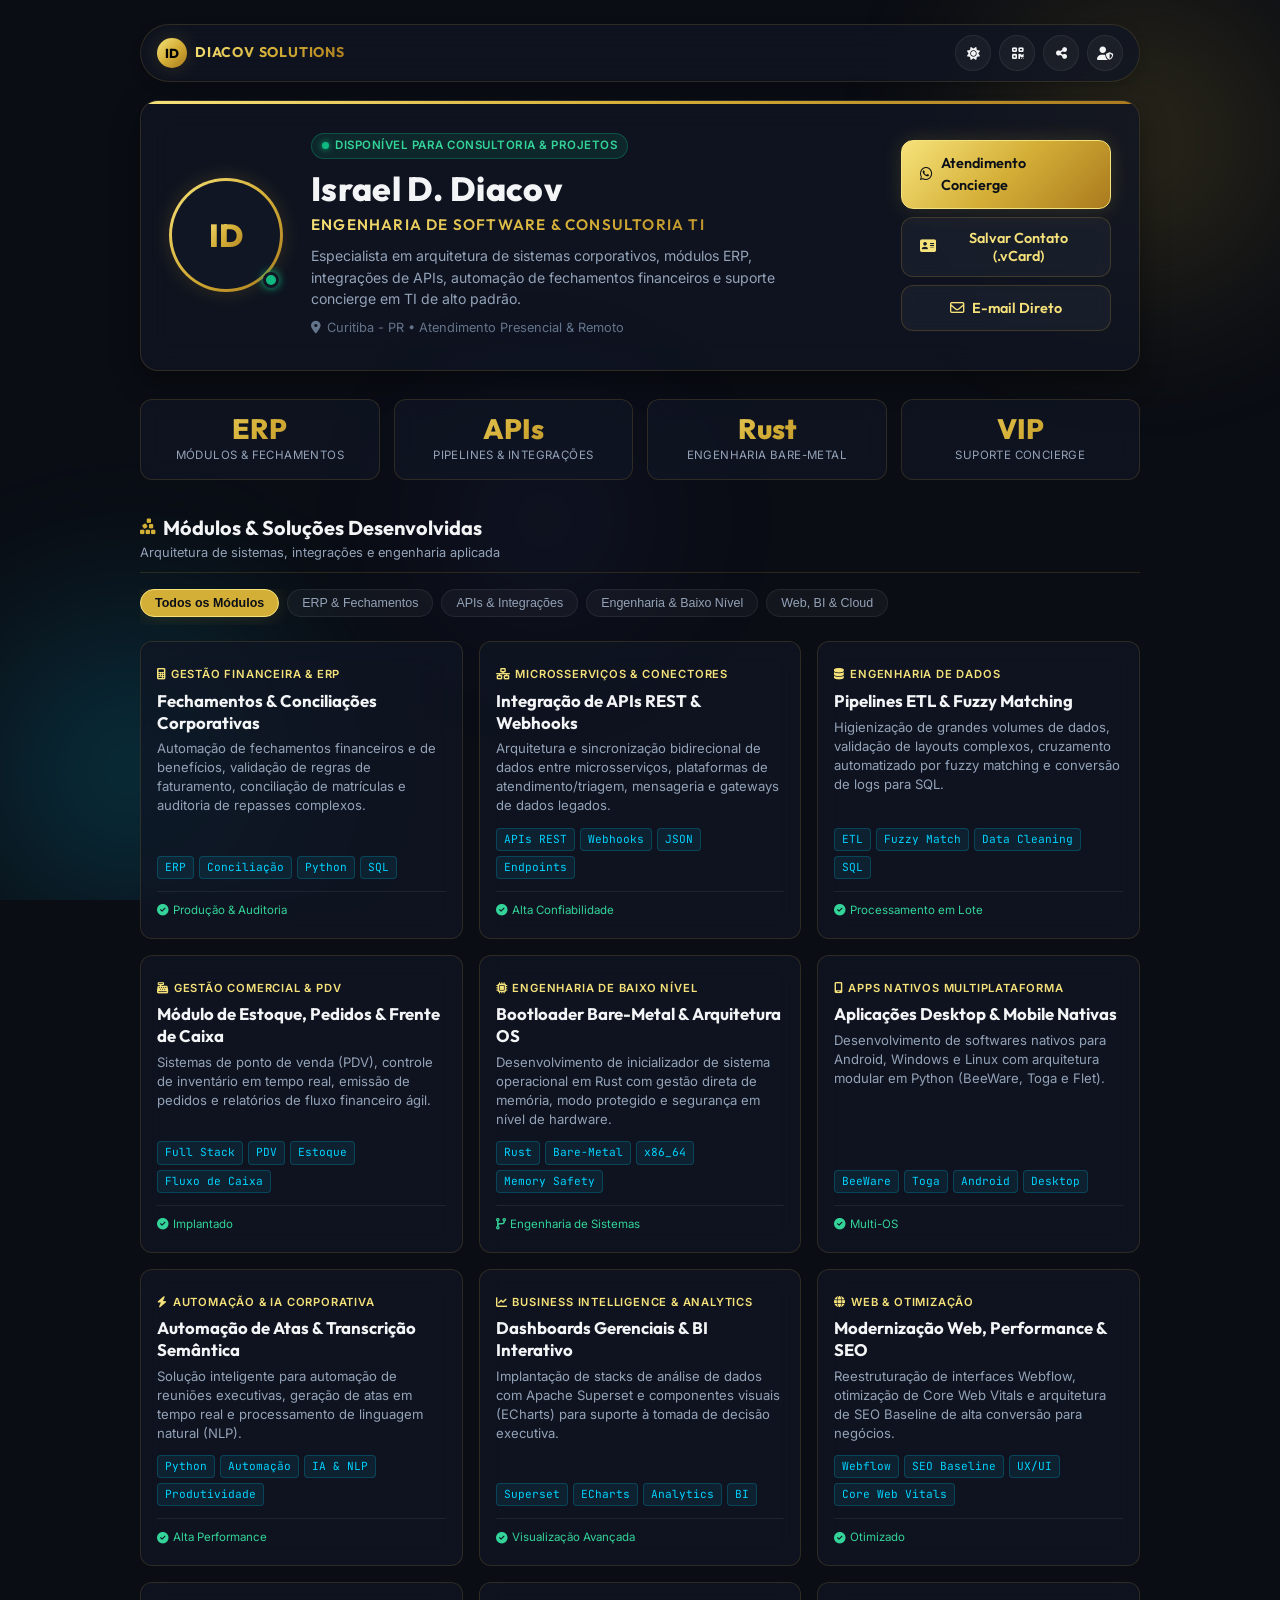
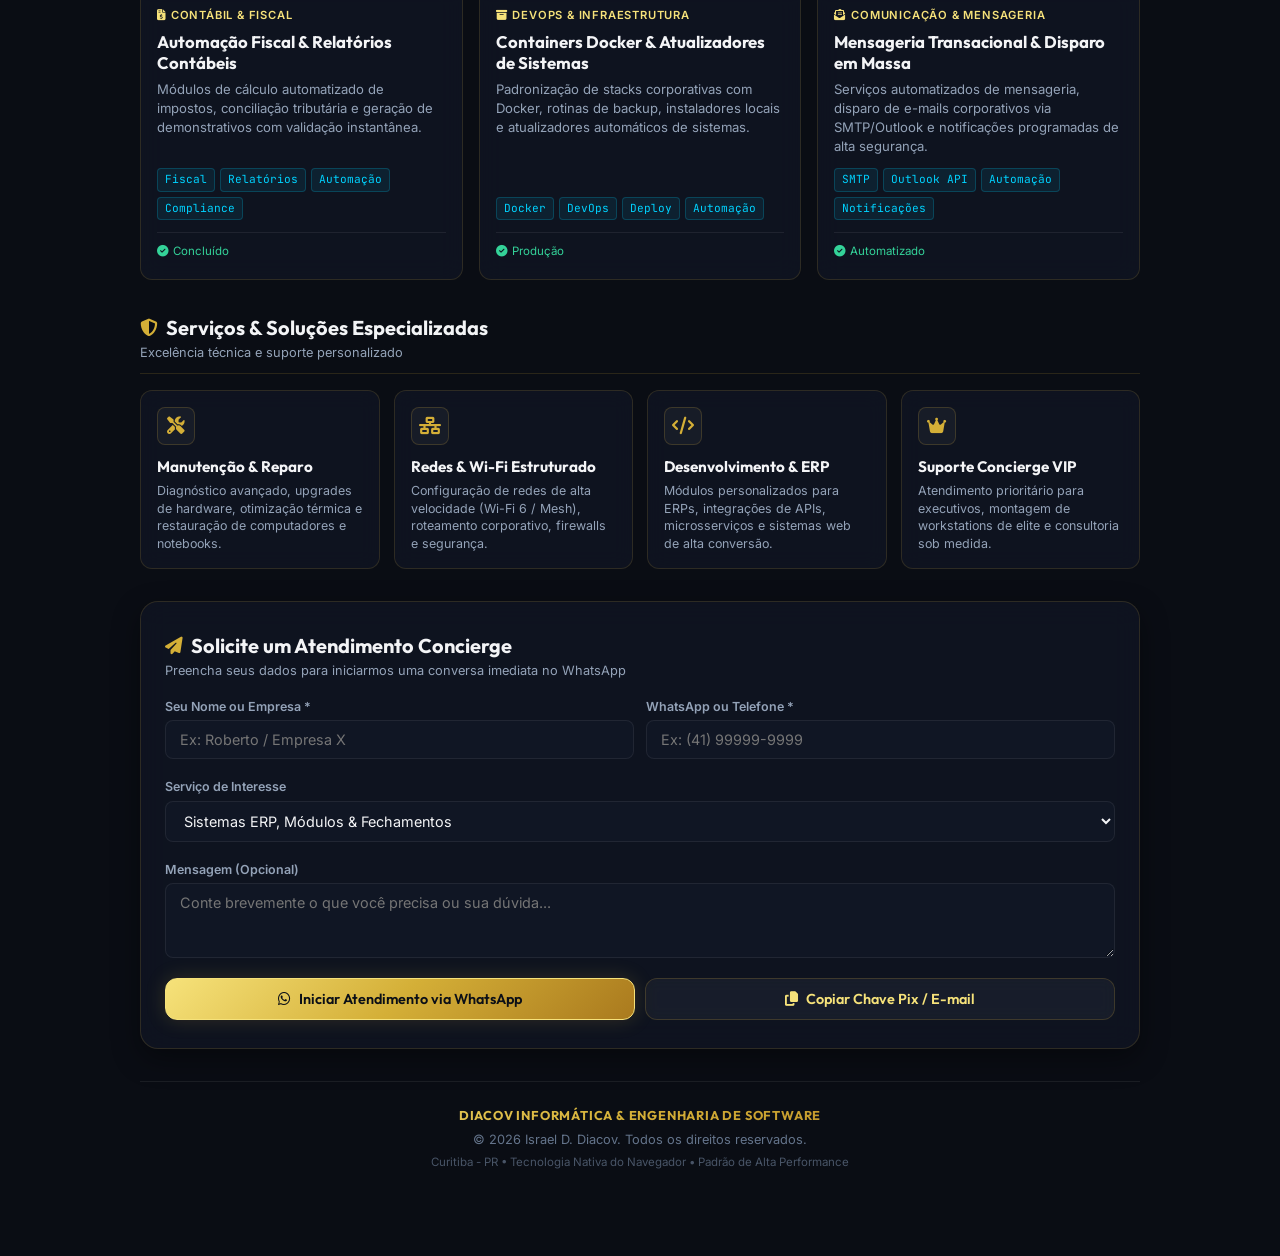
==== index.html @ 9bc53f77 "Carga inicial e sincronizacao do projeto" ====
<!DOCTYPE html>
<html lang="pt-BR" data-theme="dark">
<head>
  <meta charset="UTF-8">
  <meta name="viewport" content="width=device-width, initial-scale=1.0, viewport-fit=cover">
  <title>Israel D. Diacov - Engenharia de Software & Soluções em TI</title>
  
  <!-- SEO & Metadados -->
  <meta name="description" content="Cartão Digital Executivo e Portfólio de Soluções de TI - Israel D. Diacov. ERPs, APIs, Fechamentos Corporativos, Rust e Suporte Concierge.">
  <meta name="keywords" content="Israel Diacov, Diacov Informática, Cartão Digital, ERP, Fechamentos, APIs REST, Rust, Python, Curitiba">
  <meta name="author" content="Israel D. Diacov">
  <meta name="theme-color" content="#0a0d14">
  
  <!-- Open Graph / Redes Sociais -->
  <meta property="og:type" content="website">
  <meta property="og:title" content="Israel D. Diacov - Soluções em TI & Engenharia de Software">
  <meta property="og:description" content="Cartão Digital Executivo: Módulos ERP, APIs, Engenharia de Software e Consultoria Especializada.">
  
  <!-- PWA Manifest & Favicon -->
  <link rel="icon" type="image/svg+xml" href="assets/favicon.svg">
  <link rel="manifest" href="manifest.json">
  
  <!-- Fontes Google (Outfit + Inter + JetBrains Mono) -->
  <link rel="preconnect" href="https://fonts.googleapis.com">
  <link rel="preconnect" href="https://fonts.gstatic.com" crossorigin>
  <link href="https://fonts.googleapis.com/css2?family=Inter:wght@300;400;500;600;700&family=JetBrains+Mono:wght@400;600&family=Outfit:wght@400;600;700;800;900&display=swap" rel="stylesheet">
  
  <!-- Font Awesome Icons -->
  <link rel="stylesheet" href="https://cdnjs.cloudflare.com/ajax/libs/font-awesome/6.5.1/css/all.min.css">
  
  <!-- Estilos Customizados -->
  <link rel="stylesheet" href="css/style.css">
</head>
<body>

  <!-- Elementos de Iluminação Ambiente / Orbs de Fundo -->
  <div class="ambient-bg" aria-hidden="true">
    <div class="orb orb-gold"></div>
    <div class="orb orb-blue"></div>
    <div class="orb orb-center"></div>
  </div>

  <!-- Container Principal -->
  <main class="app-container">

    <!-- Barra de Navegação Superior / Ações Rápidas -->
    <header class="top-bar">
      <div class="brand-badge">
        <div class="brand-logo-icon">ID</div>
        <span>DIACOV SOLUTIONS</span>
      </div>

      <div class="toolbar-actions">
        <!-- Alternar Tema -->
        <button class="icon-btn" id="themeToggle" aria-label="Alternar Tema" title="Alternar Modo Escuro/Claro">
          <i class="fas fa-sun"></i>
        </button>
        <!-- Abrir QR Code -->
        <button class="icon-btn" onclick="openQRCodeModal()" aria-label="Ver QR Code" title="Exibir QR Code">
          <i class="fas fa-qrcode"></i>
        </button>
        <!-- Compartilhar -->
        <button class="icon-btn" onclick="shareCard()" aria-label="Compartilhar Cartão" title="Compartilhar Cartão">
          <i class="fas fa-share-nodes"></i>
        </button>
        <!-- Painel de Leads (Privado) -->
        <button class="icon-btn" onclick="openLeadsModal()" aria-label="Gerenciar Contatos" title="Ver Leads Recebidos">
          <i class="fas fa-user-shield"></i>
        </button>
      </div>
    </header>

    <!-- Card de Perfil Executivo / Hero Section -->
    <section class="hero-card">
      <div class="hero-layout">
        
        <!-- Avatar com Moldura Dourada Nobre -->
        <div class="avatar-wrapper">
          <div class="avatar-frame">
            <div class="avatar-inner">
              <span class="avatar-initials">ID</span>
            </div>
          </div>
          <div class="status-badge-dot" title="Disponível para novos projetos"></div>
        </div>

        <!-- Dados Principais -->
        <div class="hero-content">
          <div class="status-pill">
            <span class="status-pulse"></span>
            Disponível para Consultoria & Projetos
          </div>

          <h1 class="hero-name">Israel D. Diacov</h1>
          <div class="hero-title">ENGENHARIA DE SOFTWARE & CONSULTORIA TI</div>
          
          <p class="hero-bio">
            Especialista em arquitetura de sistemas corporativos, módulos ERP, integrações de APIs, automação de fechamentos financeiros e suporte concierge em TI de alto padrão.
          </p>

          <div class="hero-location">
            <i class="fas fa-location-dot"></i>
            <span>Curitiba - PR • Atendimento Presencial & Remoto</span>
          </div>
        </div>

        <!-- Botões de Ação Imediata -->
        <div class="hero-cta">
          <a href="https://wa.me/5541999248171" target="_blank" rel="noopener" class="btn btn-gold">
            <i class="fab fa-whatsapp"></i> Atendimento Concierge
          </a>
          <button onclick="downloadVCard()" class="btn btn-outline-gold">
            <i class="fas fa-address-card"></i> Salvar Contato (.vCard)
          </button>
          <a href="mailto:israelddiacov@outlook.com.br" class="btn btn-outline-gold">
            <i class="far fa-envelope"></i> E-mail Direto
          </a>
        </div>

      </div>
    </section>

    <!-- Métricas & Destaques de Atuação -->
    <section class="metrics-grid" aria-label="Métricas de Desempenho">
      <div class="metric-card">
        <div class="metric-number">ERP</div>
        <div class="metric-label">Módulos & Fechamentos</div>
      </div>
      <div class="metric-card">
        <div class="metric-number">APIs</div>
        <div class="metric-label">Pipelines & Integrações</div>
      </div>
      <div class="metric-card">
        <div class="metric-number">Rust</div>
        <div class="metric-label">Engenharia Bare-Metal</div>
      </div>
      <div class="metric-card">
        <div class="metric-number">VIP</div>
        <div class="metric-label">Suporte Concierge</div>
      </div>
    </section>

    <!-- Seção de Portfólio & Módulos Desenvolvidos -->
    <section class="section-wrapper" id="portfolio">
      <div class="section-header">
        <div>
          <h2 class="section-title">
            <i class="fas fa-cubes-stacked"></i> Módulos & Soluções Desenvolvidas
          </h2>
          <div class="section-subtitle">Arquitetura de sistemas, integrações e engenharia aplicada</div>
        </div>
      </div>

      <!-- Filtro de Categorias (Deslizável no celular) -->
      <div class="project-filters" role="tablist">
        <button class="filter-chip active" data-filter="all">Todos os Módulos</button>
        <button class="filter-chip" data-filter="erp-finance">ERP & Fechamentos</button>
        <button class="filter-chip" data-filter="apis-integration">APIs & Integrações</button>
        <button class="filter-chip" data-filter="systems-core">Engenharia & Baixo Nível</button>
        <button class="filter-chip" data-filter="web-analytics">Web, BI & Cloud</button>
      </div>

      <!-- Grid de Projetos e Módulos -->
      <div class="projects-grid">
        
        <!-- 1. Módulo de Fechamentos Corporativos -->
        <article class="project-card" data-category="erp-finance">
          <div>
            <div class="project-badge-type">
              <i class="fas fa-calculator"></i> Gestão Financeira & ERP
            </div>
            <h3 class="project-title">Fechamentos & Conciliações Corporativas</h3>
            <p class="project-desc">
              Automação de fechamentos financeiros e de benefícios, validação de regras de faturamento, conciliação de matrículas e auditoria de repasses complexos.
            </p>
          </div>
          <div>
            <div class="project-tags">
              <span class="tech-tag">ERP</span>
              <span class="tech-tag">Conciliação</span>
              <span class="tech-tag">Python</span>
              <span class="tech-tag">SQL</span>
            </div>
            <div class="project-footer">
              <span class="project-status"><i class="fas fa-check-circle"></i> Produção & Auditoria</span>
            </div>
          </div>
        </article>

        <!-- 2. Integração de APIs REST & Microsserviços -->
        <article class="project-card" data-category="apis-integration">
          <div>
            <div class="project-badge-type">
              <i class="fas fa-network-wired"></i> Microsserviços & Conectores
            </div>
            <h3 class="project-title">Integração de APIs REST & Webhooks</h3>
            <p class="project-desc">
              Arquitetura e sincronização bidirecional de dados entre microsserviços, plataformas de atendimento/triagem, mensageria e gateways de dados legados.
            </p>
          </div>
          <div>
            <div class="project-tags">
              <span class="tech-tag">APIs REST</span>
              <span class="tech-tag">Webhooks</span>
              <span class="tech-tag">JSON</span>
              <span class="tech-tag">Endpoints</span>
            </div>
            <div class="project-footer">
              <span class="project-status"><i class="fas fa-check-circle"></i> Alta Confiabilidade</span>
            </div>
          </div>
        </article>

        <!-- 3. Pipelines ETL & Processamento de Dados -->
        <article class="project-card" data-category="apis-integration">
          <div>
            <div class="project-badge-type">
              <i class="fas fa-database"></i> Engenharia de Dados
            </div>
            <h3 class="project-title">Pipelines ETL & Fuzzy Matching</h3>
            <p class="project-desc">
              Higienização de grandes volumes de dados, validação de layouts complexos, cruzamento automatizado por fuzzy matching e conversão de logs para SQL.
            </p>
          </div>
          <div>
            <div class="project-tags">
              <span class="tech-tag">ETL</span>
              <span class="tech-tag">Fuzzy Match</span>
              <span class="tech-tag">Data Cleaning</span>
              <span class="tech-tag">SQL</span>
            </div>
            <div class="project-footer">
              <span class="project-status"><i class="fas fa-check-circle"></i> Processamento em Lote</span>
            </div>
          </div>
        </article>

        <!-- 4. Módulo Comercial, Estoque & PDV -->
        <article class="project-card" data-category="erp-finance">
          <div>
            <div class="project-badge-type">
              <i class="fas fa-cash-register"></i> Gestão Comercial & PDV
            </div>
            <h3 class="project-title">Módulo de Estoque, Pedidos & Frente de Caixa</h3>
            <p class="project-desc">
              Sistemas de ponto de venda (PDV), controle de inventário em tempo real, emissão de pedidos e relatórios de fluxo financeiro ágil.
            </p>
          </div>
          <div>
            <div class="project-tags">
              <span class="tech-tag">Full Stack</span>
              <span class="tech-tag">PDV</span>
              <span class="tech-tag">Estoque</span>
              <span class="tech-tag">Fluxo de Caixa</span>
            </div>
            <div class="project-footer">
              <span class="project-status"><i class="fas fa-check-circle"></i> Implantado</span>
            </div>
          </div>
        </article>

        <!-- 5. Bootloader Bare-Metal em Rust -->
        <article class="project-card" data-category="systems-core">
          <div>
            <div class="project-badge-type">
              <i class="fas fa-microchip"></i> Engenharia de Baixo Nível
            </div>
            <h3 class="project-title">Bootloader Bare-Metal & Arquitetura OS</h3>
            <p class="project-desc">
              Desenvolvimento de inicializador de sistema operacional em Rust com gestão direta de memória, modo protegido e segurança em nível de hardware.
            </p>
          </div>
          <div>
            <div class="project-tags">
              <span class="tech-tag">Rust</span>
              <span class="tech-tag">Bare-Metal</span>
              <span class="tech-tag">x86_64</span>
              <span class="tech-tag">Memory Safety</span>
            </div>
            <div class="project-footer">
              <span class="project-status"><i class="fas fa-code-branch"></i> Engenharia de Sistemas</span>
            </div>
          </div>
        </article>

        <!-- 6. Aplicações Multiplataforma Desktop & Mobile -->
        <article class="project-card" data-category="systems-core">
          <div>
            <div class="project-badge-type">
              <i class="fas fa-mobile-screen"></i> Apps Nativos Multiplataforma
            </div>
            <h3 class="project-title">Aplicações Desktop & Mobile Nativas</h3>
            <p class="project-desc">
              Desenvolvimento de softwares nativos para Android, Windows e Linux com arquitetura modular em Python (BeeWare, Toga e Flet).
            </p>
          </div>
          <div>
            <div class="project-tags">
              <span class="tech-tag">BeeWare</span>
              <span class="tech-tag">Toga</span>
              <span class="tech-tag">Android</span>
              <span class="tech-tag">Desktop</span>
            </div>
            <div class="project-footer">
              <span class="project-status"><i class="fas fa-check-circle"></i> Multi-OS</span>
            </div>
          </div>
        </article>

        <!-- 7. Plataforma com IA para Atas & Produtividade -->
        <article class="project-card" data-category="erp-finance">
          <div>
            <div class="project-badge-type">
              <i class="fas fa-bolt"></i> Automação & IA Corporativa
            </div>
            <h3 class="project-title">Automação de Atas & Transcrição Semântica</h3>
            <p class="project-desc">
              Solução inteligente para automação de reuniões executivas, geração de atas em tempo real e processamento de linguagem natural (NLP).
            </p>
          </div>
          <div>
            <div class="project-tags">
              <span class="tech-tag">Python</span>
              <span class="tech-tag">Automação</span>
              <span class="tech-tag">IA & NLP</span>
              <span class="tech-tag">Produtividade</span>
            </div>
            <div class="project-footer">
              <span class="project-status"><i class="fas fa-check-circle"></i> Alta Performance</span>
            </div>
          </div>
        </article>

        <!-- 8. Business Intelligence & Dashboards Analíticos -->
        <article class="project-card" data-category="web-analytics">
          <div>
            <div class="project-badge-type">
              <i class="fas fa-chart-line"></i> Business Intelligence & Analytics
            </div>
            <h3 class="project-title">Dashboards Gerenciais & BI Interativo</h3>
            <p class="project-desc">
              Implantação de stacks de análise de dados com Apache Superset e componentes visuais (ECharts) para suporte à tomada de decisão executiva.
            </p>
          </div>
          <div>
            <div class="project-tags">
              <span class="tech-tag">Superset</span>
              <span class="tech-tag">ECharts</span>
              <span class="tech-tag">Analytics</span>
              <span class="tech-tag">BI</span>
            </div>
            <div class="project-footer">
              <span class="project-status"><i class="fas fa-check-circle"></i> Visualização Avançada</span>
            </div>
          </div>
        </article>

        <!-- 9. Modernização Web & SEO Estratégico -->
        <article class="project-card" data-category="web-analytics">
          <div>
            <div class="project-badge-type">
              <i class="fas fa-globe"></i> Web & Otimização
            </div>
            <h3 class="project-title">Modernização Web, Performance & SEO</h3>
            <p class="project-desc">
              Reestruturação de interfaces Webflow, otimização de Core Web Vitals e arquitetura de SEO Baseline de alta conversão para negócios.
            </p>
          </div>
          <div>
            <div class="project-tags">
              <span class="tech-tag">Webflow</span>
              <span class="tech-tag">SEO Baseline</span>
              <span class="tech-tag">UX/UI</span>
              <span class="tech-tag">Core Web Vitals</span>
            </div>
            <div class="project-footer">
              <span class="project-status"><i class="fas fa-check-circle"></i> Otimizado</span>
            </div>
          </div>
        </article>

        <!-- 10. Automação Fiscal & Demonstrativos Contábeis -->
        <article class="project-card" data-category="erp-finance">
          <div>
            <div class="project-badge-type">
              <i class="fas fa-file-invoice-dollar"></i> Contábil & Fiscal
            </div>
            <h3 class="project-title">Automação Fiscal & Relatórios Contábeis</h3>
            <p class="project-desc">
              Módulos de cálculo automatizado de impostos, conciliação tributária e geração de demonstrativos com validação instantânea.
            </p>
          </div>
          <div>
            <div class="project-tags">
              <span class="tech-tag">Fiscal</span>
              <span class="tech-tag">Relatórios</span>
              <span class="tech-tag">Automação</span>
              <span class="tech-tag">Compliance</span>
            </div>
            <div class="project-footer">
              <span class="project-status"><i class="fas fa-check-circle"></i> Concluído</span>
            </div>
          </div>
        </article>

        <!-- 11. Ambientes Docker & Deploy Automatizado -->
        <article class="project-card" data-category="web-analytics">
          <div>
            <div class="project-badge-type">
              <i class="fas fa-box-archive"></i> DevOps & Infraestrutura
            </div>
            <h3 class="project-title">Containers Docker & Atualizadores de Sistemas</h3>
            <p class="project-desc">
              Padronização de stacks corporativas com Docker, rotinas de backup, instaladores locais e atualizadores automáticos de sistemas.
            </p>
          </div>
          <div>
            <div class="project-tags">
              <span class="tech-tag">Docker</span>
              <span class="tech-tag">DevOps</span>
              <span class="tech-tag">Deploy</span>
              <span class="tech-tag">Automação</span>
            </div>
            <div class="project-footer">
              <span class="project-status"><i class="fas fa-check-circle"></i> Produção</span>
            </div>
          </div>
        </article>

        <!-- 12. Mensageria & Notificações Transacionais -->
        <article class="project-card" data-category="apis-integration">
          <div>
            <div class="project-badge-type">
              <i class="fas fa-envelope-open-text"></i> Comunicação & Mensageria
            </div>
            <h3 class="project-title">Mensageria Transacional & Disparo em Massa</h3>
            <p class="project-desc">
              Serviços automatizados de mensageria, disparo de e-mails corporativos via SMTP/Outlook e notificações programadas de alta segurança.
            </p>
          </div>
          <div>
            <div class="project-tags">
              <span class="tech-tag">SMTP</span>
              <span class="tech-tag">Outlook API</span>
              <span class="tech-tag">Automação</span>
              <span class="tech-tag">Notificações</span>
            </div>
            <div class="project-footer">
              <span class="project-status"><i class="fas fa-check-circle"></i> Automatizado</span>
            </div>
          </div>
        </article>

      </div>
    </section>

    <!-- Seção de Serviços Especializados -->
    <section class="section-wrapper" id="servicos">
      <div class="section-header">
        <div>
          <h2 class="section-title">
            <i class="fas fa-shield-halved"></i> Serviços & Soluções Especializadas
          </h2>
          <div class="section-subtitle">Excelência técnica e suporte personalizado</div>
        </div>
      </div>

      <div class="services-grid">
        <div class="service-card">
          <div class="service-icon-box">
            <i class="fas fa-screwdriver-wrench"></i>
          </div>
          <h3 class="service-title">Manutenção & Reparo</h3>
          <p class="service-desc">
            Diagnóstico avançado, upgrades de hardware, otimização térmica e restauração de computadores e notebooks.
          </p>
        </div>

        <div class="service-card">
          <div class="service-icon-box">
            <i class="fas fa-network-wired"></i>
          </div>
          <h3 class="service-title">Redes & Wi-Fi Estruturado</h3>
          <p class="service-desc">
            Configuração de redes de alta velocidade (Wi-Fi 6 / Mesh), roteamento corporativo, firewalls e segurança.
          </p>
        </div>

        <div class="service-card">
          <div class="service-icon-box">
            <i class="fas fa-code"></i>
          </div>
          <h3 class="service-title">Desenvolvimento & ERP</h3>
          <p class="service-desc">
            Módulos personalizados para ERPs, integrações de APIs, microsserviços e sistemas web de alta conversão.
          </p>
        </div>

        <div class="service-card">
          <div class="service-icon-box">
            <i class="fas fa-crown"></i>
          </div>
          <h3 class="service-title">Suporte Concierge VIP</h3>
          <p class="service-desc">
            Atendimento prioritário para executivos, montagem de workstations de elite e consultoria sob medida.
          </p>
        </div>
      </div>
    </section>

    <!-- Formulário de Contato Concierge com WhatsApp Inteligente -->
    <section class="contact-section" id="contato">
      <div class="section-header" style="border: none; padding-bottom: 0;">
        <div>
          <h2 class="section-title">
            <i class="fas fa-paper-plane"></i> Solicite um Atendimento Concierge
          </h2>
          <div class="section-subtitle">
            Preencha seus dados para iniciarmos uma conversa imediata no WhatsApp
          </div>
        </div>
      </div>

      <form id="conciergeForm" style="margin-top: 16px;">
        <div class="form-grid">
          
          <div class="form-group">
            <label for="leadName" class="form-label">Seu Nome ou Empresa *</label>
            <input type="text" id="leadName" class="form-control" placeholder="Ex: Roberto / Empresa X" required>
          </div>

          <div class="form-group">
            <label for="leadPhone" class="form-label">WhatsApp ou Telefone *</label>
            <input type="tel" id="leadPhone" class="form-control" placeholder="Ex: (41) 99999-9999" required>
          </div>

          <div class="form-group full-width">
            <label for="leadService" class="form-label">Serviço de Interesse</label>
            <select id="leadService" class="form-control">
              <option value="Sistemas ERP, Módulos & Fechamentos">Sistemas ERP, Módulos & Fechamentos</option>
              <option value="Integração de APIs & Microsserviços">Integração de APIs & Microsserviços</option>
              <option value="Desenvolvimento de Software / Web / SEO">Desenvolvimento de Software / Web / SEO</option>
              <option value="Manutenção de Computadores & Redes">Manutenção de Computadores & Redes</option>
              <option value="Consultoria em TI & Suporte VIP">Consultoria em TI & Suporte VIP</option>
            </select>
          </div>

          <div class="form-group full-width">
            <label for="leadMessage" class="form-label">Mensagem (Opcional)</label>
            <textarea id="leadMessage" class="form-control" placeholder="Conte brevemente o que você precisa ou sua dúvida..."></textarea>
          </div>

        </div>

        <div class="contact-actions">
          <button type="submit" class="btn btn-gold">
            <i class="fab fa-whatsapp"></i> Iniciar Atendimento via WhatsApp
          </button>
          <button type="button" onclick="copyText('israelddiacov@outlook.com.br', 'Chave Pix / E-mail')" class="btn btn-outline-gold">
            <i class="fas fa-copy"></i> Copiar Chave Pix / E-mail
          </button>
        </div>
      </form>
    </section>

    <!-- Rodapé Executivo -->
    <footer class="app-footer">
      <div class="footer-brand">DIACOV INFORMÁTICA & ENGENHARIA DE SOFTWARE</div>
      <p>&copy; 2026 Israel D. Diacov. Todos os direitos reservados.</p>
      <p style="font-size: 0.72rem; margin-top: 4px; opacity: 0.7;">
        Curitiba - PR • Tecnologia Nativa do Navegador • Padrão de Alta Performance
      </p>
    </footer>

  </main>

  <!-- Modal do QR Code -->
  <div class="modal-backdrop" id="qrModal" role="dialog" aria-modal="true">
    <div class="modal-box">
      <div class="modal-header">
        <h3 class="modal-title"><i class="fas fa-qrcode me-2"></i> QR Code do Cartão</h3>
        <button class="modal-close" aria-label="Fechar">&times;</button>
      </div>
      <div class="qr-container">
        <p style="font-size: 0.85rem; color: var(--text-muted);">
          Aponte a câmera do seu celular para abrir o cartão digital instantaneamente:
        </p>
        <div class="qr-canvas-frame">
          <canvas id="qrCanvas"></canvas>
        </div>
        <div style="display: flex; gap: 8px; width: 100%;">
          <button onclick="copyCardLink()" class="btn btn-outline-gold btn-sm" style="flex: 1;">
            <i class="fas fa-link"></i> Copiar Link
          </button>
          <button onclick="shareCard()" class="btn btn-gold btn-sm" style="flex: 1;">
            <i class="fas fa-share-nodes"></i> Compartilhar
          </button>
        </div>
      </div>
    </div>
  </div>

  <!-- Modal de Gestão de Leads (Admin) -->
  <div class="modal-backdrop" id="leadsModal" role="dialog" aria-modal="true">
    <div class="modal-box" style="max-width: 640px;">
      <div class="modal-header">
        <h3 class="modal-title"><i class="fas fa-users-gear me-2"></i> Solicitações de Contato</h3>
        <button class="modal-close" aria-label="Fechar">&times;</button>
      </div>
      <p style="font-size: 0.8rem; color: var(--text-muted); margin-bottom: 10px;">
        Leads registrados de forma nativa e segura no navegador:
      </p>
      
      <div id="leadsTableContainer">
        <!-- Renderizado dinamicamente via JS -->
      </div>

      <div style="display: flex; justify-content: space-between; margin-top: 16px; flex-wrap: wrap; gap: 8px;">
        <button onclick="exportLeadsCSV()" class="btn btn-tech btn-sm">
          <i class="fas fa-file-excel"></i> Exportar CSV
        </button>
        <button onclick="clearAllLeads()" class="btn btn-outline-gold btn-sm" style="color: #ef4444; border-color: rgba(239, 68, 68, 0.4);">
          <i class="fas fa-trash-can"></i> Limpar Registros
        </button>
      </div>
    </div>
  </div>

  <!-- Script da Aplicação -->
  <script src="js/app.js"></script>
</body>
</html>
---- css/style.css ----
/* ==========================================================================
   DIACOV INFORMÁTICA & ENGENHARIA DE SOFTWARE - DESIGN SYSTEM
   Identidade Visual: Executive High-Tech & Luxury Minimalist
   Otimizado para Mobile, Tablets e Desktops
   ========================================================================== */

:root {
  /* Cores Principais - Tema Dark (Padrão) */
  --bg-primary: #0a0d14;
  --bg-secondary: #101624;
  --bg-card: rgba(16, 22, 36, 0.76);
  --bg-card-hover: rgba(24, 33, 54, 0.92);
  --bg-glass: rgba(255, 255, 255, 0.04);
  --bg-glass-heavy: rgba(16, 22, 36, 0.88);

  /* Dourado Nobre / Champanhe */
  --gold-primary: #d4af37;
  --gold-light: #f6e27a;
  --gold-dark: #aa7a1e;
  --gold-glow: rgba(212, 175, 55, 0.22);
  --gold-gradient: linear-gradient(135deg, #f6e27a 0%, #d4af37 50%, #aa7a1e 100%);
  --gold-border: rgba(212, 175, 55, 0.2);
  --gold-border-hover: rgba(212, 175, 55, 0.55);

  /* Acentos Tech / Ciano Safira */
  --tech-cyan: #00d2ff;
  --tech-blue: #3a7bd5;
  --tech-gradient: linear-gradient(135deg, #00d2ff 0%, #3a7bd5 100%);
  --tech-glow: rgba(0, 210, 255, 0.2);

  /* Texto e Contraste */
  --text-main: #f3f4f6;
  --text-muted: #94a3b8;
  --text-subtle: #64748b;
  --text-gold: #f3e5ab;
  --text-inverse: #0a0d14;

  /* Bordas e Sombras */
  --border-subtle: rgba(255, 255, 255, 0.07);
  --border-card: rgba(212, 175, 55, 0.16);
  --shadow-sm: 0 4px 12px rgba(0, 0, 0, 0.2);
  --shadow-md: 0 10px 28px rgba(0, 0, 0, 0.38);
  --shadow-lg: 0 20px 40px rgba(0, 0, 0, 0.55);
  --shadow-gold: 0 0 20px rgba(212, 175, 55, 0.18);
  --shadow-tech: 0 0 20px rgba(0, 210, 255, 0.18);

  /* Formas e Transições */
  --radius-sm: 8px;
  --radius-md: 12px;
  --radius-lg: 18px;
  --radius-full: 9999px;
  --transition-fast: 0.2s cubic-bezier(0.4, 0, 0.2, 1);
  --transition-smooth: 0.3s cubic-bezier(0.16, 1, 0.3, 1);

  /* Tipografia */
  --font-heading: 'Outfit', -apple-system, BlinkMacSystemFont, 'Segoe UI', Roboto, sans-serif;
  --font-body: 'Inter', -apple-system, BlinkMacSystemFont, 'Segoe UI', Roboto, sans-serif;
  --font-mono: 'JetBrains Mono', 'Fira Code', Consolas, monospace;
}

/* Tema Light (Executivo / Relatório Limpo) */
[data-theme="light"] {
  --bg-primary: #f8fafc;
  --bg-secondary: #ffffff;
  --bg-card: rgba(255, 255, 255, 0.88);
  --bg-card-hover: rgba(255, 255, 255, 0.98);
  --bg-glass: rgba(0, 0, 0, 0.03);
  --bg-glass-heavy: rgba(255, 255, 255, 0.94);

  --gold-primary: #b38728;
  --gold-light: #d4af37;
  --gold-dark: #8c6210;
  --gold-glow: rgba(179, 135, 40, 0.15);
  --gold-gradient: linear-gradient(135deg, #d4af37 0%, #b38728 50%, #8c6210 100%);
  --gold-border: rgba(179, 135, 40, 0.22);
  --gold-border-hover: rgba(179, 135, 40, 0.6);

  --tech-cyan: #0284c7;
  --tech-blue: #1d4ed8;
  --tech-gradient: linear-gradient(135deg, #0284c7 0%, #1d4ed8 100%);

  --text-main: #0f172a;
  --text-muted: #475569;
  --text-subtle: #64748b;
  --text-gold: #926715;
  --text-inverse: #ffffff;

  --border-subtle: rgba(0, 0, 0, 0.07);
  --border-card: rgba(179, 135, 40, 0.2);
  --shadow-sm: 0 4px 12px rgba(0, 0, 0, 0.04);
  --shadow-md: 0 10px 25px rgba(0, 0, 0, 0.06);
  --shadow-lg: 0 20px 40px rgba(0, 0, 0, 0.1);
}

/* Reset Global & Base */
*, *::before, *::after {
  box-sizing: border-box;
  margin: 0;
  padding: 0;
}

html {
  scroll-behavior: smooth;
  font-size: 16px;
}

body {
  font-family: var(--font-body);
  background-color: var(--bg-primary);
  color: var(--text-main);
  min-height: 100vh;
  line-height: 1.55;
  overflow-x: hidden;
  position: relative;
  transition: background-color var(--transition-smooth), color var(--transition-smooth);
}

/* Background Gradients & Ambient Orbs */
.ambient-bg {
  position: fixed;
  top: 0;
  left: 0;
  width: 100vw;
  height: 100vh;
  z-index: -1;
  overflow: hidden;
  pointer-events: none;
}

.orb {
  position: absolute;
  border-radius: 50%;
  filter: blur(80px);
  opacity: 0.24;
  animation: floatOrb 18s ease-in-out infinite alternate;
}

.orb-gold {
  width: 440px;
  height: 440px;
  top: -80px;
  right: -80px;
  background: radial-gradient(circle, var(--gold-primary), transparent 70%);
}

.orb-blue {
  width: 460px;
  height: 460px;
  bottom: -100px;
  left: -100px;
  background: radial-gradient(circle, var(--tech-cyan), transparent 70%);
  animation-duration: 22s;
  animation-delay: -5s;
}

.orb-center {
  width: 320px;
  height: 320px;
  top: 40%;
  left: 30%;
  background: radial-gradient(circle, #6366f1, transparent 70%);
  opacity: 0.12;
  animation-duration: 26s;
  animation-delay: -10s;
}

@keyframes floatOrb {
  0% { transform: translate(0, 0) scale(1); }
  50% { transform: translate(30px, 25px) scale(1.08); }
  100% { transform: translate(-25px, -30px) scale(0.96); }
}

/* Layout Container */
.app-container {
  max-width: 1040px;
  margin: 0 auto;
  padding: 16px 14px 50px;
}

@media (min-width: 768px) {
  .app-container {
    padding: 24px 20px 60px;
  }
}

/* Top Toolbar */
.top-bar {
  display: flex;
  justify-content: space-between;
  align-items: center;
  margin-bottom: 18px;
  padding: 10px 16px;
  background: var(--bg-card);
  backdrop-filter: blur(14px);
  -webkit-backdrop-filter: blur(14px);
  border: 1px solid var(--border-card);
  border-radius: var(--radius-full);
  box-shadow: var(--shadow-sm);
}

.brand-badge {
  display: flex;
  align-items: center;
  gap: 8px;
}

.brand-logo-icon {
  width: 30px;
  height: 30px;
  border-radius: 50%;
  background: var(--gold-gradient);
  display: flex;
  align-items: center;
  justify-content: center;
  color: #000;
  font-weight: 800;
  font-size: 13px;
  font-family: var(--font-heading);
  box-shadow: var(--shadow-gold);
}

.brand-badge span {
  font-family: var(--font-heading);
  font-weight: 700;
  font-size: 0.88rem;
  letter-spacing: 0.8px;
  background: var(--gold-gradient);
  -webkit-background-clip: text;
  -webkit-text-fill-color: transparent;
}

.toolbar-actions {
  display: flex;
  gap: 8px;
  align-items: center;
}

.icon-btn {
  background: var(--bg-glass);
  border: 1px solid var(--border-subtle);
  color: var(--text-main);
  width: 36px;
  height: 36px;
  border-radius: 50%;
  display: flex;
  align-items: center;
  justify-content: center;
  cursor: pointer;
  font-size: 13px;
  transition: all var(--transition-fast);
}

.icon-btn:hover, .icon-btn:active {
  background: var(--gold-primary);
  color: #000;
  border-color: var(--gold-light);
  transform: translateY(-2px);
  box-shadow: var(--shadow-gold);
}

/* Hero Profile Card */
.hero-card {
  background: var(--bg-card);
  backdrop-filter: blur(16px);
  -webkit-backdrop-filter: blur(16px);
  border: 1px solid var(--border-card);
  border-radius: var(--radius-lg);
  padding: 24px 20px;
  margin-bottom: 24px;
  box-shadow: var(--shadow-md);
  position: relative;
  overflow: hidden;
}

@media (min-width: 768px) {
  .hero-card {
    padding: 32px 28px;
    margin-bottom: 28px;
  }
}

.hero-card::before {
  content: '';
  position: absolute;
  top: 0;
  left: 0;
  right: 0;
  height: 3px;
  background: var(--gold-gradient);
}

.hero-layout {
  display: grid;
  grid-template-columns: 1fr;
  gap: 20px;
  align-items: center;
  text-align: center;
  justify-items: center;
}

@media (min-width: 860px) {
  .hero-layout {
    grid-template-columns: auto 1fr auto;
    text-align: left;
    justify-items: start;
    gap: 28px;
  }
}

/* Avatar / Foto */
.avatar-wrapper {
  position: relative;
}

.avatar-frame {
  width: 100px;
  height: 100px;
  border-radius: 50%;
  padding: 3px;
  background: var(--gold-gradient);
  box-shadow: var(--shadow-gold);
  position: relative;
}

@media (min-width: 768px) {
  .avatar-frame {
    width: 114px;
    height: 114px;
  }
}

.avatar-inner {
  width: 100%;
  height: 100%;
  border-radius: 50%;
  background: var(--bg-secondary);
  display: flex;
  align-items: center;
  justify-content: center;
  overflow: hidden;
  position: relative;
}

.avatar-initials {
  font-family: var(--font-heading);
  font-size: 2rem;
  font-weight: 800;
  background: var(--gold-gradient);
  -webkit-background-clip: text;
  -webkit-text-fill-color: transparent;
}

.status-badge-dot {
  position: absolute;
  bottom: 4px;
  right: 4px;
  width: 16px;
  height: 16px;
  background: #10b981;
  border: 3px solid var(--bg-secondary);
  border-radius: 50%;
  box-shadow: 0 0 8px #10b981;
}

/* Hero Content */
.hero-content {
  display: flex;
  flex-direction: column;
  gap: 4px;
}

.status-pill {
  display: inline-flex;
  align-items: center;
  gap: 6px;
  font-size: 0.72rem;
  font-weight: 600;
  letter-spacing: 0.5px;
  text-transform: uppercase;
  color: #34d399;
  background: rgba(16, 185, 129, 0.12);
  border: 1px solid rgba(16, 185, 129, 0.3);
  padding: 3px 10px;
  border-radius: var(--radius-full);
  width: fit-content;
  margin: 0 auto 4px;
}

@media (min-width: 860px) {
  .status-pill {
    margin: 0 0 6px;
  }
}

.status-pulse {
  width: 7px;
  height: 7px;
  background-color: #10b981;
  border-radius: 50%;
  box-shadow: 0 0 6px #10b981;
  animation: pulseGreen 2s infinite;
}

@keyframes pulseGreen {
  0% { transform: scale(0.95); box-shadow: 0 0 0 0 rgba(16, 185, 129, 0.7); }
  70% { transform: scale(1); box-shadow: 0 0 0 6px rgba(16, 185, 129, 0); }
  100% { transform: scale(0.95); box-shadow: 0 0 0 0 rgba(16, 185, 129, 0); }
}

.hero-name {
  font-family: var(--font-heading);
  font-size: 1.85rem;
  font-weight: 800;
  letter-spacing: 0.3px;
  color: var(--text-main);
  line-height: 1.2;
}

@media (min-width: 768px) {
  .hero-name {
    font-size: 2.1rem;
  }
}

.hero-title {
  font-family: var(--font-heading);
  font-size: 0.95rem;
  font-weight: 600;
  background: var(--gold-gradient);
  -webkit-background-clip: text;
  -webkit-text-fill-color: transparent;
  letter-spacing: 1.2px;
}

.hero-bio {
  color: var(--text-muted);
  font-size: 0.88rem;
  max-width: 520px;
  margin-top: 4px;
}

.hero-location {
  display: flex;
  align-items: center;
  gap: 6px;
  color: var(--text-subtle);
  font-size: 0.8rem;
  margin-top: 4px;
  justify-content: center;
}

@media (min-width: 860px) {
  .hero-location {
    justify-content: flex-start;
  }
}

/* Quick Hero Actions */
.hero-cta {
  display: flex;
  flex-direction: column;
  gap: 8px;
  width: 100%;
  max-width: 320px;
}

@media (min-width: 860px) {
  .hero-cta {
    width: 210px;
  }
}

/* Botões do Sistema */
.btn {
  display: inline-flex;
  align-items: center;
  justify-content: center;
  gap: 8px;
  padding: 11px 18px;
  font-family: var(--font-heading);
  font-weight: 600;
  font-size: 0.9rem;
  border-radius: var(--radius-md);
  text-decoration: none;
  cursor: pointer;
  transition: all var(--transition-fast);
  border: 1px solid transparent;
  width: 100%;
}

.btn-gold {
  background: var(--gold-gradient);
  color: #0b0f17;
  border: 1px solid var(--gold-light);
  box-shadow: var(--shadow-gold);
}

.btn-gold:hover, .btn-gold:active {
  transform: translateY(-2px);
  box-shadow: 0 4px 16px rgba(212, 175, 55, 0.4);
  filter: brightness(1.06);
}

.btn-outline-gold {
  background: var(--bg-glass);
  color: var(--gold-light);
  border: 1px solid var(--gold-border);
  backdrop-filter: blur(6px);
}

.btn-outline-gold:hover, .btn-outline-gold:active {
  background: var(--gold-glow);
  border-color: var(--gold-light);
  color: #ffffff;
  transform: translateY(-2px);
}

.btn-tech {
  background: var(--tech-gradient);
  color: #ffffff;
  box-shadow: var(--tech-glow);
}

.btn-tech:hover {
  transform: translateY(-2px);
  box-shadow: 0 4px 16px rgba(0, 210, 255, 0.4);
}

.btn-sm {
  padding: 7px 12px;
  font-size: 0.8rem;
  border-radius: var(--radius-sm);
  width: auto;
}

/* Métricas & Destaques */
.metrics-grid {
  display: grid;
  grid-template-columns: repeat(2, 1fr);
  gap: 10px;
  margin-bottom: 28px;
}

@media (min-width: 768px) {
  .metrics-grid {
    grid-template-columns: repeat(4, 1fr);
    gap: 14px;
    margin-bottom: 32px;
  }
}

.metric-card {
  background: var(--bg-card);
  border: 1px solid var(--border-card);
  border-radius: var(--radius-md);
  padding: 14px 10px;
  text-align: center;
  backdrop-filter: blur(10px);
  transition: transform var(--transition-fast), border-color var(--transition-fast);
}

.metric-card:hover {
  transform: translateY(-2px);
  border-color: var(--gold-border-hover);
}

.metric-number {
  font-family: var(--font-heading);
  font-size: 1.5rem;
  font-weight: 800;
  background: var(--gold-gradient);
  -webkit-background-clip: text;
  -webkit-text-fill-color: transparent;
  line-height: 1.1;
}

@media (min-width: 768px) {
  .metric-number {
    font-size: 1.75rem;
  }
}

.metric-label {
  font-size: 0.72rem;
  color: var(--text-muted);
  text-transform: uppercase;
  letter-spacing: 0.4px;
  margin-top: 2px;
}

/* Seções Principais */
.section-wrapper {
  margin-bottom: 32px;
}

.section-header {
  display: flex;
  justify-content: space-between;
  align-items: flex-end;
  margin-bottom: 16px;
  border-bottom: 1px solid var(--border-card);
  padding-bottom: 10px;
}

.section-title {
  font-family: var(--font-heading);
  font-size: 1.25rem;
  font-weight: 700;
  display: flex;
  align-items: center;
  gap: 8px;
}

.section-title i {
  color: var(--gold-primary);
  font-size: 1.1rem;
}

.section-subtitle {
  font-size: 0.8rem;
  color: var(--text-muted);
}

/* Filtro de Projetos (Deslizável no Mobile) */
.project-filters {
  display: flex;
  gap: 8px;
  overflow-x: auto;
  padding-bottom: 8px;
  margin-bottom: 16px;
  -webkit-overflow-scrolling: touch;
  scrollbar-width: none;
}

.project-filters::-webkit-scrollbar {
  display: none;
}

.filter-chip {
  background: var(--bg-glass);
  border: 1px solid var(--border-subtle);
  color: var(--text-muted);
  padding: 6px 14px;
  border-radius: var(--radius-full);
  font-size: 0.78rem;
  font-weight: 500;
  cursor: pointer;
  white-space: nowrap;
  flex-shrink: 0;
  transition: all var(--transition-fast);
}

.filter-chip:hover {
  border-color: var(--gold-border);
  color: var(--text-main);
}

.filter-chip.active {
  background: var(--gold-primary);
  color: #0b0f17;
  font-weight: 600;
  border-color: var(--gold-light);
  box-shadow: var(--shadow-gold);
}

/* Grid de Projetos & Trabalhos */
.projects-grid {
  display: grid;
  grid-template-columns: 1fr;
  gap: 14px;
}

@media (min-width: 680px) {
  .projects-grid {
    grid-template-columns: repeat(2, 1fr);
    gap: 16px;
  }
}

@media (min-width: 1024px) {
  .projects-grid {
    grid-template-columns: repeat(3, 1fr);
  }
}

.project-card {
  background: var(--bg-card);
  border: 1px solid var(--border-card);
  border-radius: var(--radius-md);
  padding: 18px 16px;
  backdrop-filter: blur(12px);
  display: flex;
  flex-direction: column;
  justify-content: space-between;
  transition: all var(--transition-smooth);
  position: relative;
  overflow: hidden;
}

.project-card:hover {
  transform: translateY(-3px);
  border-color: var(--gold-border-hover);
  background: var(--bg-card-hover);
  box-shadow: var(--shadow-md);
}

.project-badge-type {
  display: inline-flex;
  align-items: center;
  gap: 5px;
  font-size: 0.7rem;
  font-weight: 600;
  text-transform: uppercase;
  letter-spacing: 0.8px;
  color: var(--gold-light);
  margin-bottom: 6px;
}

.project-title {
  font-family: var(--font-heading);
  font-size: 1.05rem;
  font-weight: 700;
  margin-bottom: 6px;
  color: var(--text-main);
  line-height: 1.3;
}

.project-desc {
  color: var(--text-muted);
  font-size: 0.82rem;
  margin-bottom: 12px;
  line-height: 1.45;
}

.project-tags {
  display: flex;
  flex-wrap: wrap;
  gap: 5px;
  margin-bottom: 12px;
}

.tech-tag {
  background: rgba(0, 210, 255, 0.08);
  border: 1px solid rgba(0, 210, 255, 0.2);
  color: var(--tech-cyan);
  font-size: 0.7rem;
  font-family: var(--font-mono);
  padding: 2px 7px;
  border-radius: 4px;
}

.project-footer {
  display: flex;
  justify-content: space-between;
  align-items: center;
  border-top: 1px solid var(--border-subtle);
  padding-top: 10px;
}

.project-status {
  font-size: 0.72rem;
  color: #34d399;
  display: flex;
  align-items: center;
  gap: 4px;
}

/* Grid de Serviços */
.services-grid {
  display: grid;
  grid-template-columns: 1fr;
  gap: 12px;
}

@media (min-width: 580px) {
  .services-grid {
    grid-template-columns: repeat(2, 1fr);
    gap: 14px;
  }
}

@media (min-width: 900px) {
  .services-grid {
    grid-template-columns: repeat(4, 1fr);
  }
}

.service-card {
  background: var(--bg-card);
  border: 1px solid var(--border-card);
  border-radius: var(--radius-md);
  padding: 16px;
  backdrop-filter: blur(10px);
  transition: all var(--transition-fast);
}

.service-card:hover {
  border-color: var(--gold-primary);
  transform: translateY(-2px);
  box-shadow: var(--shadow-sm);
}

.service-icon-box {
  width: 38px;
  height: 38px;
  border-radius: var(--radius-sm);
  background: var(--bg-glass);
  border: 1px solid var(--gold-border);
  display: flex;
  align-items: center;
  justify-content: center;
  color: var(--gold-primary);
  font-size: 1.1rem;
  margin-bottom: 10px;
}

.service-title {
  font-family: var(--font-heading);
  font-size: 0.95rem;
  font-weight: 700;
  margin-bottom: 4px;
}

.service-desc {
  color: var(--text-muted);
  font-size: 0.78rem;
  line-height: 1.4;
}

/* Formulário de Contato & Lead */
.contact-section {
  background: var(--bg-card);
  border: 1px solid var(--border-card);
  border-radius: var(--radius-lg);
  padding: 22px 18px;
  backdrop-filter: blur(14px);
  box-shadow: var(--shadow-md);
}

@media (min-width: 768px) {
  .contact-section {
    padding: 28px 24px;
  }
}

.form-grid {
  display: grid;
  grid-template-columns: 1fr;
  gap: 12px;
}

@media (min-width: 640px) {
  .form-grid {
    grid-template-columns: 1fr 1fr;
  }
}

.form-group {
  display: flex;
  flex-direction: column;
  gap: 4px;
  margin-bottom: 6px;
}

.form-group.full-width {
  grid-column: 1 / -1;
}

.form-label {
  font-size: 0.78rem;
  font-weight: 600;
  color: var(--text-muted);
}

.form-control {
  width: 100%;
  padding: 10px 14px;
  background: var(--bg-secondary);
  border: 1px solid var(--border-subtle);
  border-radius: var(--radius-sm);
  color: var(--text-main);
  font-family: var(--font-body);
  font-size: 0.9rem;
  transition: all var(--transition-fast);
}

.form-control:focus {
  outline: none;
  border-color: var(--gold-primary);
  box-shadow: 0 0 0 3px var(--gold-glow);
}

textarea.form-control {
  resize: vertical;
  min-height: 75px;
}

.contact-actions {
  margin-top: 14px;
  display: flex;
  flex-direction: column;
  gap: 10px;
}

@media (min-width: 540px) {
  .contact-actions {
    flex-direction: row;
  }
  .contact-actions .btn {
    flex: 1;
  }
}

/* Modais / Diálogos */
.modal-backdrop {
  position: fixed;
  top: 0;
  left: 0;
  width: 100vw;
  height: 100vh;
  background: rgba(0, 0, 0, 0.75);
  backdrop-filter: blur(8px);
  display: none;
  align-items: center;
  justify-content: center;
  z-index: 1000;
  padding: 16px;
}

.modal-backdrop.active {
  display: flex;
  animation: fadeIn 0.2s ease-out;
}

.modal-box {
  background: var(--bg-secondary);
  border: 1px solid var(--border-card);
  border-radius: var(--radius-lg);
  max-width: 500px;
  width: 100%;
  padding: 22px;
  box-shadow: var(--shadow-lg), var(--shadow-gold);
  position: relative;
  max-height: 90vh;
  overflow-y: auto;
}

.modal-header {
  display: flex;
  justify-content: space-between;
  align-items: center;
  margin-bottom: 16px;
  border-bottom: 1px solid var(--border-card);
  padding-bottom: 10px;
}

.modal-title {
  font-family: var(--font-heading);
  font-size: 1.15rem;
  font-weight: 700;
  background: var(--gold-gradient);
  -webkit-background-clip: text;
  -webkit-text-fill-color: transparent;
}

.modal-close {
  background: transparent;
  border: none;
  color: var(--text-muted);
  font-size: 1.2rem;
  cursor: pointer;
  padding: 4px;
}

.modal-close:hover {
  color: var(--text-main);
}

/* QR Code Canvas Box */
.qr-container {
  display: flex;
  flex-direction: column;
  align-items: center;
  text-align: center;
  gap: 14px;
  padding: 10px 0;
}

.qr-canvas-frame {
  padding: 10px;
  background: #ffffff;
  border-radius: var(--radius-md);
  box-shadow: var(--shadow-md);
  display: inline-block;
}

#qrCanvas {
  display: block;
}

/* Toast Notifications */
.toast-container {
  position: fixed;
  bottom: 20px;
  right: 16px;
  left: 16px;
  z-index: 2000;
  display: flex;
  flex-direction: column;
  gap: 8px;
  pointer-events: none;
}

@media (min-width: 540px) {
  .toast-container {
    left: auto;
    right: 20px;
    max-width: 360px;
  }
}

.toast {
  background: var(--bg-card);
  backdrop-filter: blur(16px);
  border: 1px solid var(--gold-border);
  color: var(--text-main);
  padding: 10px 16px;
  border-radius: var(--radius-md);
  box-shadow: var(--shadow-lg), var(--shadow-gold);
  font-size: 0.85rem;
  display: flex;
  align-items: center;
  gap: 8px;
  animation: slideInUp 0.25s cubic-bezier(0.16, 1, 0.3, 1);
  pointer-events: auto;
}

.toast.success i { color: #10b981; }
.toast.info i { color: var(--tech-cyan); }

@keyframes fadeIn {
  from { opacity: 0; transform: scale(0.96); }
  to { opacity: 1; transform: scale(1); }
}

@keyframes slideInUp {
  from { transform: translateY(100%); opacity: 0; }
  to { transform: translateY(0); opacity: 1; }
}

/* Tabela de Leads (Admin Modal) */
.leads-table-wrapper {
  width: 100%;
  overflow-x: auto;
  margin-top: 10px;
}

.leads-table {
  width: 100%;
  border-collapse: collapse;
  font-size: 0.8rem;
}

.leads-table th, .leads-table td {
  padding: 8px 10px;
  text-align: left;
  border-bottom: 1px solid var(--border-subtle);
}

.leads-table th {
  background: var(--bg-glass);
  color: var(--gold-light);
  font-family: var(--font-heading);
}

/* Footer Executivo */
.app-footer {
  text-align: center;
  padding: 24px 0;
  color: var(--text-subtle);
  font-size: 0.8rem;
  border-top: 1px solid var(--border-subtle);
  margin-top: 32px;
}

.footer-brand {
  font-family: var(--font-heading);
  font-weight: 700;
  letter-spacing: 0.8px;
  background: var(--gold-gradient);
  -webkit-background-clip: text;
  -webkit-text-fill-color: transparent;
  margin-bottom: 4px;
}
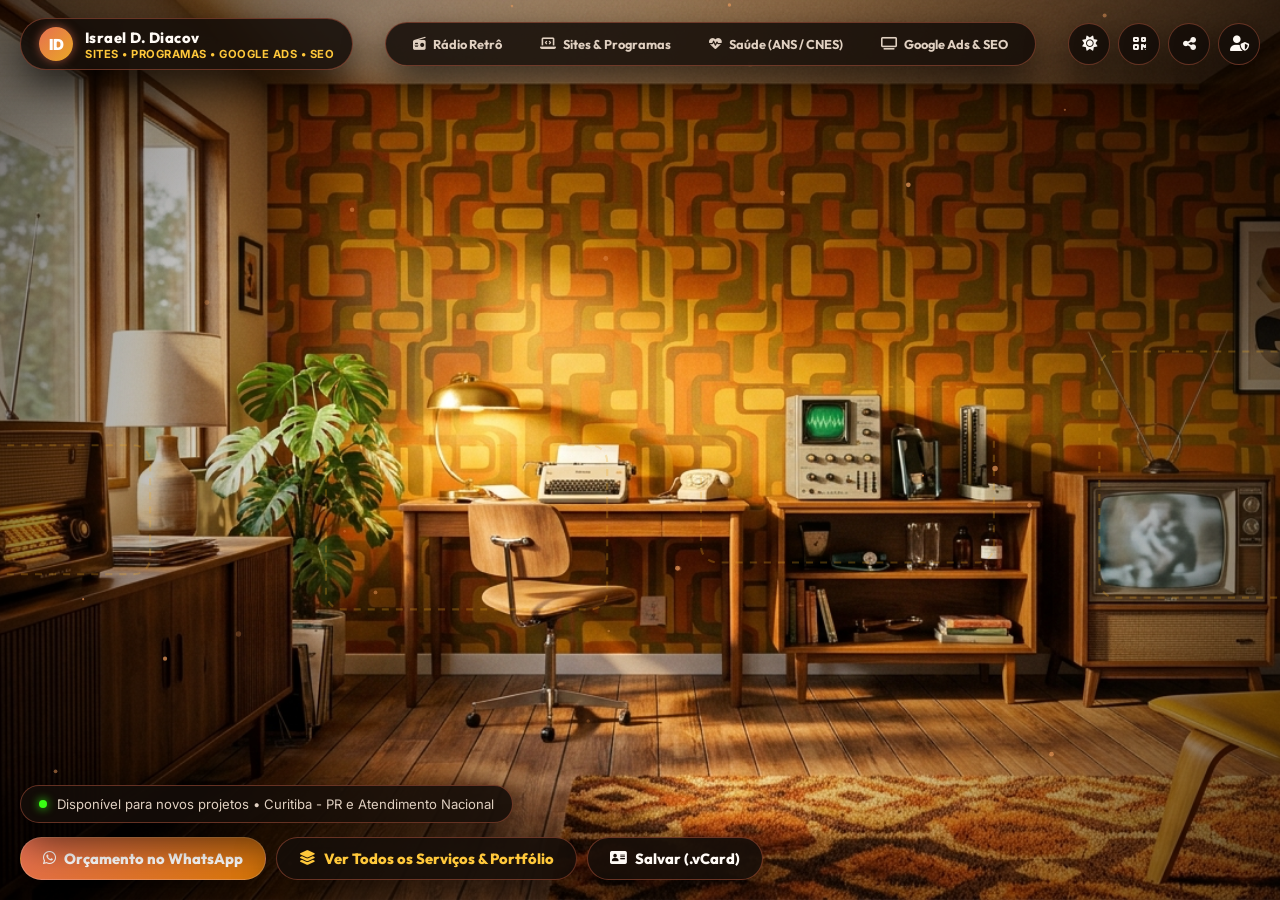
==== commit 5ef5843f: "Nova versao imersiva retro anos 60 focada em Sites, Softwares, Google Ads, SEO e conformidade ANS/CN" ====
--- a/index.html
+++ b/index.html
@@ -3,24 +3,25 @@
 <head>
   <meta charset="UTF-8">
   <meta name="viewport" content="width=device-width, initial-scale=1.0, viewport-fit=cover">
-  <title>Israel D. Diacov - Engenharia de Software & Soluções em TI</title>
+  <title>Israel D. Diacov - Sites, Programas, Google Ads & SEO</title>
   
   <!-- SEO & Metadados -->
-  <meta name="description" content="Cartão Digital Executivo e Portfólio de Soluções de TI - Israel D. Diacov. ERPs, APIs, Fechamentos Corporativos, Rust e Suporte Concierge.">
-  <meta name="keywords" content="Israel Diacov, Diacov Informática, Cartão Digital, ERP, Fechamentos, APIs REST, Rust, Python, Curitiba">
+  <meta name="description" content="Israel D. Diacov - Criação e alteração de sites modernos, programas sob medida, Google Ads, SEO e sistemas na área da saúde (ANS, CNES, CBHPM).">
+  <meta name="keywords" content="Israel Diacov, Criar Sites, Alterar Sites, Programas Sob Medida, Google Ads, SEO, Saúde Suplementar, ANS, CNES, CBHPM, Curitiba">
   <meta name="author" content="Israel D. Diacov">
-  <meta name="theme-color" content="#0a0d14">
-  
-  <!-- Open Graph / Redes Sociais -->
+  <meta name="theme-color" content="#140d0a">
+  
+  <!-- Open Graph -->
   <meta property="og:type" content="website">
-  <meta property="og:title" content="Israel D. Diacov - Soluções em TI & Engenharia de Software">
-  <meta property="og:description" content="Cartão Digital Executivo: Módulos ERP, APIs, Engenharia de Software e Consultoria Especializada.">
-  
-  <!-- PWA Manifest & Favicon -->
+  <meta property="og:title" content="Israel D. Diacov - Sites, Softwares, Google Ads & SEO">
+  <meta property="og:description" content="Criação e reforma de sites, programas sob medida, campanhas de Google Ads e sistemas em conformidade com a ANS e CNES.">
+  <meta property="og:image" content="assets/retro_room_60s.jpg">
+  
+  <!-- PWA & Favicon -->
   <link rel="icon" type="image/svg+xml" href="assets/favicon.svg">
   <link rel="manifest" href="manifest.json">
   
-  <!-- Fontes Google (Outfit + Inter + JetBrains Mono) -->
+  <!-- Fontes Google -->
   <link rel="preconnect" href="https://fonts.googleapis.com">
   <link rel="preconnect" href="https://fonts.gstatic.com" crossorigin>
   <link href="https://fonts.googleapis.com/css2?family=Inter:wght@300;400;500;600;700&family=JetBrains+Mono:wght@400;600&family=Outfit:wght@400;600;700;800;900&display=swap" rel="stylesheet">
@@ -28,605 +29,448 @@
   <!-- Font Awesome Icons -->
   <link rel="stylesheet" href="https://cdnjs.cloudflare.com/ajax/libs/font-awesome/6.5.1/css/all.min.css">
   
-  <!-- Estilos Customizados -->
+  <!-- Estilos Customizados Imersivos -->
   <link rel="stylesheet" href="css/style.css">
 </head>
 <body>
 
-  <!-- Elementos de Iluminação Ambiente / Orbs de Fundo -->
-  <div class="ambient-bg" aria-hidden="true">
-    <div class="orb orb-gold"></div>
-    <div class="orb orb-blue"></div>
-    <div class="orb orb-center"></div>
+  <!-- ====================================================================
+       1. CENÁRIO IMERSIVO 100% DA JANELA DO NAVEGADOR (FULLSCREEN 100vw x 100vh)
+       ==================================================================== -->
+  <div class="viewport-stage" id="viewportStage">
+
+    <!-- Camada de Contornos Vetoriais dos Objetos (SVG 1:1 com a Imagem) -->
+    <svg class="scene-svg-overlay" id="sceneSvg" viewBox="0 0 1376 768" preserveAspectRatio="xMidYMid slice" xmlns="http://www.w3.org/2000/svg">
+      
+      <!-- 1. Contorno: Rádio Antigo na Mesinha Retrô (Comunicação & Mensageria) -->
+      <g class="object-group" id="groupRadio" data-key="radio" tabindex="0" role="button" aria-label="Rádio Antigo: Comunicação e WhatsApp" onclick="selectObject('radio')">
+        <rect class="object-contour" x="110" y="380" width="160" height="110" rx="14" />
+        <g class="object-label-group" transform="translate(190, 355)">
+          <rect class="object-label-bg" x="-90" y="-14" width="180" height="28" />
+          <text class="object-label-text" y="5">📻 Rádio • Mensageria & Zap</text>
+        </g>
+      </g>
+
+      <!-- 2. Contorno: Estação Dev / Mesa com Computador (Sites & Programas) -->
+      <g class="object-group" id="groupDev" data-key="dev" tabindex="0" role="button" aria-label="Mesa de Trabalho: Sites e Programas" onclick="selectObject('dev')">
+        <rect class="object-contour" x="420" y="380" width="240" height="140" rx="14" />
+        <g class="object-label-group" transform="translate(540, 355)">
+          <rect class="object-label-bg" x="-95" y="-14" width="190" height="28" />
+          <text class="object-label-text" y="5">💻 Estação Dev • Sites & Softwares</text>
+        </g>
+      </g>
+
+      <!-- 3. Contorno: Equipamentos Médicos & Monitor (Saúde, ANS & CNES) -->
+      <g class="object-group" id="groupMedical" data-key="medical" tabindex="0" role="button" aria-label="Equipamentos Médicos: Soluções em Saúde ANS e CNES" onclick="selectObject('medical')">
+        <rect class="object-contour" x="740" y="330" width="250" height="150" rx="14" />
+        <g class="object-label-group" transform="translate(865, 305)">
+          <rect class="object-label-bg" x="-105" y="-14" width="210" height="28" />
+          <text class="object-label-text" y="5">🩺 Saúde • ANS, CNES & CBHPM</text>
+        </g>
+      </g>
+
+      <!-- 4. Contorno: TV Retrô na Parede (Google Ads & SEO) -->
+      <g class="object-group" id="groupTv" data-key="tv" tabindex="0" role="button" aria-label="TV Retrô: Google Ads e SEO" onclick="selectObject('tv')">
+        <rect class="object-contour" x="1080" y="300" width="200" height="210" rx="14" />
+        <g class="object-label-group" transform="translate(1180, 275)">
+          <rect class="object-label-bg" x="-95" y="-14" width="190" height="28" />
+          <text class="object-label-text" y="5">📺 TV 60s • Google Ads & SEO</text>
+        </g>
+      </g>
+
+    </svg>
+
+    <!-- Canvas de Efeitos Especiais (Raios, Faíscas, ECG e Partículas Douradas) -->
+    <canvas class="scene-canvas-overlay" id="sceneCanvas"></canvas>
+    
+    <!-- Vinheta Cinematográfica -->
+    <div class="scene-vignette" aria-hidden="true"></div>
+
   </div>
 
-  <!-- Container Principal -->
-  <main class="app-container">
-
-    <!-- Barra de Navegação Superior / Ações Rápidas -->
-    <header class="top-bar">
-      <div class="brand-badge">
-        <div class="brand-logo-icon">ID</div>
-        <span>DIACOV SOLUTIONS</span>
-      </div>
-
-      <div class="toolbar-actions">
-        <!-- Alternar Tema -->
-        <button class="icon-btn" id="themeToggle" aria-label="Alternar Tema" title="Alternar Modo Escuro/Claro">
-          <i class="fas fa-sun"></i>
+  <!-- ====================================================================
+       2. TOP HUD FLUTUANTE (BARRA DE IDENTIDADE & ATALHOS)
+       ==================================================================== -->
+  <header class="top-hud">
+    <!-- Identidade -->
+    <div class="brand-pill">
+      <div class="brand-avatar">ID</div>
+      <div class="brand-info">
+        <span class="brand-name">Israel D. Diacov</span>
+        <span class="brand-tags">SITES • PROGRAMAS • GOOGLE ADS • SEO</span>
+      </div>
+    </div>
+
+    <!-- Pílulas de Navegação Rápida entre Objetos -->
+    <nav class="scene-nav-pills" aria-label="Navegar pelos Objetos da Sala">
+      <button class="nav-pill-btn" onclick="selectObject('radio')">
+        <i class="fas fa-radio"></i> Rádio Retrô
+      </button>
+      <button class="nav-pill-btn" onclick="selectObject('dev')">
+        <i class="fas fa-laptop-code"></i> Sites & Programas
+      </button>
+      <button class="nav-pill-btn" onclick="selectObject('medical')">
+        <i class="fas fa-heart-pulse"></i> Saúde (ANS / CNES)
+      </button>
+      <button class="nav-pill-btn" onclick="selectObject('tv')">
+        <i class="fas fa-tv"></i> Google Ads & SEO
+      </button>
+    </nav>
+
+    <!-- Ações Rápidas -->
+    <div class="hud-actions">
+      <button class="hud-btn" id="themeToggle" title="Alternar Modo Noturno / Diurno" aria-label="Tema">
+        <i class="fas fa-sun"></i>
+      </button>
+      <button class="hud-btn" onclick="openQRCodeModal()" title="Exibir QR Code" aria-label="QR Code">
+        <i class="fas fa-qrcode"></i>
+      </button>
+      <button class="hud-btn" onclick="shareCard()" title="Compartilhar Cartão" aria-label="Compartilhar">
+        <i class="fas fa-share-nodes"></i>
+      </button>
+      <button class="hud-btn" onclick="openLeadsModal()" title="Ver Contatos Recebidos" aria-label="Contatos">
+        <i class="fas fa-user-shield"></i>
+      </button>
+    </div>
+  </header>
+
+  <!-- ====================================================================
+       3. BOTTOM DOCK FLUTUANTE (DISPONIBILIDADE & AÇÕES DIRETAS)
+       ==================================================================== -->
+  <footer class="bottom-dock">
+    <div class="dock-left-hint">
+      <span class="pulse-dot"></span>
+      <span>Disponível para novos projetos • Curitiba - PR e Atendimento Nacional</span>
+    </div>
+
+    <div class="dock-actions">
+      <a href="https://wa.me/5541999248171?text=Ol%C3%A1%20Israel!%20Vi%20seu%20cart%C3%A3o%20interativo%20e%20gostaria%20de%20um%20or%C3%A7amento." target="_blank" rel="noopener" class="btn-dock btn-dock-whatsapp">
+        <i class="fab fa-whatsapp"></i> Orçamento no WhatsApp
+      </a>
+      <button onclick="openPortfolioModal()" class="btn-dock btn-dock-portfolio">
+        <i class="fas fa-layer-group"></i> Ver Todos os Serviços & Portfólio
+      </button>
+      <button onclick="downloadVCard()" class="btn-dock btn-dock-vcard" title="Salvar contato na agenda do celular">
+        <i class="fas fa-address-card"></i> Salvar (.vCard)
+      </button>
+    </div>
+  </footer>
+
+  <!-- ====================================================================
+       4. MODAL CENTRALIZADO DE DETALHES (PERFEITAMENTE NO ESQUADRO)
+       ==================================================================== -->
+  <div class="object-modal-backdrop" id="objectModalBackdrop" role="dialog" aria-modal="true" onclick="handleBackdropClick(event)">
+    <div class="object-modal-window" id="objectModalWindow" onclick="event.stopPropagation()">
+      
+      <!-- Cabeçalho -->
+      <div class="modal-window-header">
+        <div class="modal-badge-box" id="modalBadge">
+          <i class="fas fa-bolt"></i> Categoria
+        </div>
+        <button class="modal-close-icon" onclick="closeObjectModal()" aria-label="Fechar janela">&times;</button>
+      </div>
+
+      <!-- Título Principal -->
+      <h2 class="modal-window-title" id="modalTitle">Título da Solução</h2>
+
+      <!-- Descrição Detalhada -->
+      <div class="modal-window-body" id="modalBody">
+        Descrição completa da solução e serviços.
+      </div>
+
+      <!-- Lista de Destaques Técnicos & Regulatórios -->
+      <ul class="modal-window-highlights" id="modalHighlights">
+        <!-- Itens injetados via JS -->
+      </ul>
+
+      <!-- Tags de Tecnologias -->
+      <div class="modal-window-tags" id="modalTags">
+        <!-- Tags injetadas via JS -->
+      </div>
+
+      <!-- Rodapé com Botões de Ação -->
+      <div class="modal-window-footer">
+        <a href="#" id="modalCta" target="_blank" rel="noopener" class="btn-modal-whatsapp">
+          <i class="fab fa-whatsapp"></i> Solicitar Orçamento no WhatsApp
+        </a>
+        <button type="button" onclick="closeObjectModal()" class="btn-modal-close">
+          Continuar Explorando
         </button>
-        <!-- Abrir QR Code -->
-        <button class="icon-btn" onclick="openQRCodeModal()" aria-label="Ver QR Code" title="Exibir QR Code">
-          <i class="fas fa-qrcode"></i>
+      </div>
+
+    </div>
+  </div>
+
+  <!-- ====================================================================
+       5. MODAL COMPLETO DE SERVIÇOS & CASES (SEM NOMES PRIVADOS)
+       ==================================================================== -->
+  <div class="portfolio-modal-overlay" id="portfolioModal" role="dialog" aria-modal="true">
+    <div class="portfolio-modal-content">
+      <button class="portfolio-modal-close" onclick="closePortfolioModal()" aria-label="Fechar">&times;</button>
+
+      <h2 class="modal-section-title">Serviços & Portfólio de Soluções</h2>
+      <p class="modal-section-desc">
+        Desenvolvimento de ponta a ponta com rigor técnico, conformidade regulatória e foco total em conversão comercial.
+      </p>
+
+      <!-- Os 4 Pilares Comerciais -->
+      <div class="pillars-grid">
+        <div class="pillar-card">
+          <div class="pillar-icon"><i class="fas fa-globe"></i></div>
+          <h3 class="pillar-title">Criação & Reforma de Sites</h3>
+          <p class="pillar-desc">
+            Criação de novos sites modernos, landing pages de alta conversão, portais corporativos e alterações/modernizações em sites existentes para celular e computador.
+          </p>
+        </div>
+
+        <div class="pillar-card">
+          <div class="pillar-icon"><i class="fas fa-laptop-code"></i></div>
+          <h3 class="pillar-title">Programas & Softwares Sob Medida</h3>
+          <p class="pillar-desc">
+            Sistemas desktop e web para Windows, Linux e Android. Painéis de gestão, bancos de dados relacionais (Postgres, Oracle, SQLite), atualizadores e automações.
+          </p>
+        </div>
+
+        <div class="pillar-card">
+          <div class="pillar-icon"><i class="fas fa-bullseye"></i></div>
+          <h3 class="pillar-title">Campanhas de Google Ads</h3>
+          <p class="pillar-desc">
+            Gestão estratégica de tráfego pago no Google para quem já está pesquisando pelo seu produto ou serviço. Menor custo por clique e mais contatos no WhatsApp.
+          </p>
+        </div>
+
+        <div class="pillar-card">
+          <div class="pillar-icon"><i class="fas fa-arrow-trend-up"></i></div>
+          <h3 class="pillar-title">SEO & Ranqueamento Orgânico</h3>
+          <p class="pillar-desc">
+            Otimização para colocar seu site no topo das buscas do Google sem pagar por anúncio, com velocidade máxima de carregamento (Core Web Vitals) e segurança SSL.
+          </p>
+        </div>
+      </div>
+
+      <!-- Cases e Módulos Desenvolvidos (Com ANS, CNES, CBHPM, TISS/TUSS) -->
+      <h3 style="font-family: var(--font-heading); font-size: 1.3rem; margin-bottom: 14px; color: var(--warm-mustard-bright);">
+        <i class="fas fa-microchip"></i> Módulos & Soluções Especializadas
+      </h3>
+
+      <div class="cases-grid">
+        
+        <!-- Case 1: Saúde Suplementar & ANS -->
+        <div class="case-card">
+          <div>
+            <div class="case-badge"><i class="fas fa-shield-heart"></i> Saúde Suplementar & Regulação</div>
+            <h4 class="case-title">Portais de Saúde & Conformidade com a ANS</h4>
+            <p class="case-desc">
+              Desenvolvimento de portais para operadoras de planos de saúde em rigorosa conformidade com as exigências da <strong>ANS (Agência Nacional de Saúde Suplementar)</strong>. Área do beneficiário, rede credenciada e relatórios regulatórios no padrão <strong>TISS e TUSS</strong>.
+            </p>
+          </div>
+          <div class="case-tags">
+            <span class="case-tag">Padrão TISS / TUSS</span>
+            <span class="case-tag">Regulação ANS</span>
+            <span class="case-tag">Área do Beneficiário</span>
+            <span class="case-tag">PHP / Laravel</span>
+          </div>
+        </div>
+
+        <!-- Case 2: Regulação de Leitos, Frotas & CNES -->
+        <div class="case-card">
+          <div>
+            <div class="case-badge"><i class="fas fa-truck-medical"></i> Gestão Médica & Hospitalar</div>
+            <h4 class="case-title">Regulação de Ambulâncias, Leitos & Integração CNES</h4>
+            <p class="case-desc">
+              Plataforma de regulação de chamados de emergência, leitos hospitalares e despacho de frotas de ambulâncias. Integração oficial com os webservices do <strong>CNES (Cadastro Nacional de Estabelecimentos de Saúde)</strong> do Ministério da Saúde.
+            </p>
+          </div>
+          <div class="case-tags">
+            <span class="case-tag">Integração CNES</span>
+            <span class="case-tag">Regulação de Leitos</span>
+            <span class="case-tag">Despacho de Frotas</span>
+            <span class="case-tag">Python / Django</span>
+          </div>
+        </div>
+
+        <!-- Case 3: Faturamento Médico, CBHPM & OCR -->
+        <div class="case-card">
+          <div>
+            <div class="case-badge"><i class="fas fa-file-invoice-dollar"></i> Faturamento & Conciliação</div>
+            <h4 class="case-title">Faturamento Médico, Tabela CBHPM & Leitura OCR</h4>
+            <p class="case-desc">
+              Módulo de auditoria médica e faturamento com aplicação das tabelas oficiais <strong>CBHPM</strong>, <strong>TUSS</strong> e tabelas de materiais/medicamentos. Processamento inteligente de guias com <strong>OCR</strong> e conciliação financeira de repasses.
+            </p>
+          </div>
+          <div class="case-tags">
+            <span class="case-tag">Tabela CBHPM</span>
+            <span class="case-tag">OCR de Guias</span>
+            <span class="case-tag">Conciliação Financeira</span>
+            <span class="case-tag">ETL & SQL</span>
+          </div>
+        </div>
+
+        <!-- Case 4: Telemedicina WebRTC -->
+        <div class="case-card">
+          <div>
+            <div class="case-badge"><i class="fas fa-video"></i> Telemedicina & Vídeo</div>
+            <h4 class="case-title">Salas de Consulta por Vídeo em Tempo Real</h4>
+            <p class="case-desc">
+              Ecossistema seguro de telemedicina por vídeo com protocolo <strong>WebRTC</strong> ponta a ponta, agendamento de consultas, portal do paciente/médico e faturamento internacional integrado.
+            </p>
+          </div>
+          <div class="case-tags">
+            <span class="case-tag">WebRTC Vídeo</span>
+            <span class="case-tag">Criptografia</span>
+            <span class="case-tag">Portal Médico</span>
+            <span class="case-tag">Stripe / Pix</span>
+          </div>
+        </div>
+
+        <!-- Case 5: Criação & Otimização de Sites -->
+        <div class="case-card">
+          <div>
+            <div class="case-badge"><i class="fas fa-globe"></i> Web & Otimização</div>
+            <h4 class="case-title">Desenvolvimento, Reforma de Sites & SEO</h4>
+            <p class="case-desc">
+              Criação de páginas rápidas e elegantes, reformulação visual de sites existentes e estruturação de SEO técnico para alcance do primeiro lugar nas buscas orgânicas do Google.
+            </p>
+          </div>
+          <div>
+            <div class="case-tags">
+              <span class="case-tag">Sites Responsivos</span>
+              <span class="case-tag">SEO no Topo</span>
+              <span class="case-tag">Core Web Vitals</span>
+              <span class="case-tag">Alta Conversão</span>
+            </div>
+          </div>
+        </div>
+
+        <!-- Case 6: Auditoria de Segurança Web -->
+        <div class="case-card">
+          <div>
+            <div class="case-badge"><i class="fas fa-shield-halved"></i> Segurança Web & Hardening</div>
+            <h4 class="case-title">Auditor de Segurança Web & Conformidade</h4>
+            <p class="case-desc">
+              Varredura automatizada de vulnerabilidades em portais web, validação de certificados SSL/TLS, cabeçalhos de proteção OWASP e relatórios executivos de risco.
+            </p>
+          </div>
+          <div>
+            <div class="case-tags">
+              <span class="case-tag">Cybersecurity</span>
+              <span class="case-tag">Cabeçalhos OWASP</span>
+              <span class="case-tag">SSL / TLS</span>
+              <span class="case-tag">Relatórios de Risco</span>
+            </div>
+          </div>
+        </div>
+
+      </div>
+
+      <!-- Formulário de Orçamento Rápido -->
+      <div class="modal-form-box">
+        <h3 style="font-family: var(--font-heading); font-size: 1.25rem; color: var(--warm-mustard-bright); margin-bottom: 6px;">
+          <i class="fas fa-paper-plane"></i> Solicite um Orçamento Rápido
+        </h3>
+        <p style="font-size: 0.86rem; color: var(--text-muted); margin-bottom: 18px;">
+          Preencha os dados abaixo para receber um contato direto no WhatsApp:
+        </p>
+
+        <form id="portfolioContactForm">
+          <div class="form-grid">
+            <div class="form-group">
+              <label class="form-label" for="modalName">Seu Nome ou Empresa *</label>
+              <input type="text" id="modalName" class="form-input" placeholder="Ex: Carlos / Clínica São Lucas" required>
+            </div>
+
+            <div class="form-group">
+              <label class="form-label" for="modalPhone">WhatsApp com DDD *</label>
+              <input type="tel" id="modalPhone" class="form-input" placeholder="Ex: (41) 99999-9999" required>
+            </div>
+
+            <div class="form-group full-width">
+              <label class="form-label" for="modalService">Serviço de Interesse</label>
+              <select id="modalService" class="form-input">
+                <option value="Criação ou Reforma de Site">Criação ou Reforma de Site (Novo Site / Modernização)</option>
+                <option value="Desenvolvimento de Programa / Software">Desenvolvimento de Programa / Software Sob Medida</option>
+                <option value="Campanhas de Google Ads">Campanhas de Google Ads (Mais Clientes no WhatsApp)</option>
+                <option value="Otimização de SEO e Velocidade">Otimização de SEO e Ranqueamento no Topo do Google</option>
+                <option value="Sistemas Médicos (ANS / CNES / CBHPM)">Sistemas Médicos & Clínicas (ANS / CNES / CBHPM / Telemedicina)</option>
+                <option value="Automação de Mensagens & WhatsApp">Automação de Mensagens / E-mails / WhatsApp</option>
+              </select>
+            </div>
+
+            <div class="form-group full-width">
+              <label class="form-label" for="modalMessage">Mensagem ou Detalhes (Opcional)</label>
+              <textarea id="modalMessage" class="form-input" rows="3" placeholder="Conte brevemente o que você precisa..."></textarea>
+            </div>
+          </div>
+
+          <div style="margin-top: 18px; display: flex; gap: 10px; flex-wrap: wrap;">
+            <button type="submit" class="btn-dock btn-dock-whatsapp" style="padding: 12px 26px;">
+              <i class="fab fa-whatsapp"></i> Iniciar Atendimento via WhatsApp
+            </button>
+            <button type="button" onclick="copyText('israelddiacov@outlook.com.br', 'E-mail / Chave Pix')" class="btn-dock btn-dock-vcard" style="padding: 12px 20px;">
+              <i class="fas fa-copy"></i> Copiar E-mail / Pix
+            </button>
+          </div>
+        </form>
+      </div>
+
+    </div>
+  </div>
+
+  <!-- Modal de QR Code -->
+  <div class="mini-modal" id="qrModal" role="dialog" aria-modal="true">
+    <div class="mini-modal-box">
+      <div style="display: flex; justify-content: space-between; align-items: center; margin-bottom: 14px; border-bottom: 1px solid var(--hud-border); padding-bottom: 8px;">
+        <h3 style="font-family: var(--font-heading); font-size: 1.2rem; color: var(--warm-mustard-bright);">
+          <i class="fas fa-qrcode me-2"></i> QR Code do Cartão
+        </h3>
+        <button class="modal-close-icon" onclick="closeMiniModal('qrModal')" aria-label="Fechar">&times;</button>
+      </div>
+      <p style="font-size: 0.85rem; color: var(--text-muted); text-align: center; margin-bottom: 14px;">
+        Aponte a câmera do celular para abrir o cartão digital instantaneamente:
+      </p>
+      <div style="display: flex; justify-content: center; margin-bottom: 16px;">
+        <div style="padding: 10px; background: #ffffff; border-radius: 12px;">
+          <canvas id="qrCanvas"></canvas>
+        </div>
+      </div>
+      <div style="display: flex; gap: 8px;">
+        <button onclick="copyCardLink()" class="btn-dock btn-dock-vcard" style="flex: 1; justify-content: center;">
+          <i class="fas fa-link"></i> Copiar Link
         </button>
-        <!-- Compartilhar -->
-        <button class="icon-btn" onclick="shareCard()" aria-label="Compartilhar Cartão" title="Compartilhar Cartão">
-          <i class="fas fa-share-nodes"></i>
+        <button onclick="shareCard()" class="btn-dock btn-dock-whatsapp" style="flex: 1; justify-content: center;">
+          <i class="fas fa-share-nodes"></i> Compartilhar
         </button>
-        <!-- Painel de Leads (Privado) -->
-        <button class="icon-btn" onclick="openLeadsModal()" aria-label="Gerenciar Contatos" title="Ver Leads Recebidos">
-          <i class="fas fa-user-shield"></i>
-        </button>
-      </div>
-    </header>
-
-    <!-- Card de Perfil Executivo / Hero Section -->
-    <section class="hero-card">
-      <div class="hero-layout">
-        
-        <!-- Avatar com Moldura Dourada Nobre -->
-        <div class="avatar-wrapper">
-          <div class="avatar-frame">
-            <div class="avatar-inner">
-              <span class="avatar-initials">ID</span>
-            </div>
-          </div>
-          <div class="status-badge-dot" title="Disponível para novos projetos"></div>
-        </div>
-
-        <!-- Dados Principais -->
-        <div class="hero-content">
-          <div class="status-pill">
-            <span class="status-pulse"></span>
-            Disponível para Consultoria & Projetos
-          </div>
-
-          <h1 class="hero-name">Israel D. Diacov</h1>
-          <div class="hero-title">ENGENHARIA DE SOFTWARE & CONSULTORIA TI</div>
-          
-          <p class="hero-bio">
-            Especialista em arquitetura de sistemas corporativos, módulos ERP, integrações de APIs, automação de fechamentos financeiros e suporte concierge em TI de alto padrão.
-          </p>
-
-          <div class="hero-location">
-            <i class="fas fa-location-dot"></i>
-            <span>Curitiba - PR • Atendimento Presencial & Remoto</span>
-          </div>
-        </div>
-
-        <!-- Botões de Ação Imediata -->
-        <div class="hero-cta">
-          <a href="https://wa.me/5541999248171" target="_blank" rel="noopener" class="btn btn-gold">
-            <i class="fab fa-whatsapp"></i> Atendimento Concierge
-          </a>
-          <button onclick="downloadVCard()" class="btn btn-outline-gold">
-            <i class="fas fa-address-card"></i> Salvar Contato (.vCard)
-          </button>
-          <a href="mailto:israelddiacov@outlook.com.br" class="btn btn-outline-gold">
-            <i class="far fa-envelope"></i> E-mail Direto
-          </a>
-        </div>
-
-      </div>
-    </section>
-
-    <!-- Métricas & Destaques de Atuação -->
-    <section class="metrics-grid" aria-label="Métricas de Desempenho">
-      <div class="metric-card">
-        <div class="metric-number">ERP</div>
-        <div class="metric-label">Módulos & Fechamentos</div>
-      </div>
-      <div class="metric-card">
-        <div class="metric-number">APIs</div>
-        <div class="metric-label">Pipelines & Integrações</div>
-      </div>
-      <div class="metric-card">
-        <div class="metric-number">Rust</div>
-        <div class="metric-label">Engenharia Bare-Metal</div>
-      </div>
-      <div class="metric-card">
-        <div class="metric-number">VIP</div>
-        <div class="metric-label">Suporte Concierge</div>
-      </div>
-    </section>
-
-    <!-- Seção de Portfólio & Módulos Desenvolvidos -->
-    <section class="section-wrapper" id="portfolio">
-      <div class="section-header">
-        <div>
-          <h2 class="section-title">
-            <i class="fas fa-cubes-stacked"></i> Módulos & Soluções Desenvolvidas
-          </h2>
-          <div class="section-subtitle">Arquitetura de sistemas, integrações e engenharia aplicada</div>
-        </div>
-      </div>
-
-      <!-- Filtro de Categorias (Deslizável no celular) -->
-      <div class="project-filters" role="tablist">
-        <button class="filter-chip active" data-filter="all">Todos os Módulos</button>
-        <button class="filter-chip" data-filter="erp-finance">ERP & Fechamentos</button>
-        <button class="filter-chip" data-filter="apis-integration">APIs & Integrações</button>
-        <button class="filter-chip" data-filter="systems-core">Engenharia & Baixo Nível</button>
-        <button class="filter-chip" data-filter="web-analytics">Web, BI & Cloud</button>
-      </div>
-
-      <!-- Grid de Projetos e Módulos -->
-      <div class="projects-grid">
-        
-        <!-- 1. Módulo de Fechamentos Corporativos -->
-        <article class="project-card" data-category="erp-finance">
-          <div>
-            <div class="project-badge-type">
-              <i class="fas fa-calculator"></i> Gestão Financeira & ERP
-            </div>
-            <h3 class="project-title">Fechamentos & Conciliações Corporativas</h3>
-            <p class="project-desc">
-              Automação de fechamentos financeiros e de benefícios, validação de regras de faturamento, conciliação de matrículas e auditoria de repasses complexos.
-            </p>
-          </div>
-          <div>
-            <div class="project-tags">
-              <span class="tech-tag">ERP</span>
-              <span class="tech-tag">Conciliação</span>
-              <span class="tech-tag">Python</span>
-              <span class="tech-tag">SQL</span>
-            </div>
-            <div class="project-footer">
-              <span class="project-status"><i class="fas fa-check-circle"></i> Produção & Auditoria</span>
-            </div>
-          </div>
-        </article>
-
-        <!-- 2. Integração de APIs REST & Microsserviços -->
-        <article class="project-card" data-category="apis-integration">
-          <div>
-            <div class="project-badge-type">
-              <i class="fas fa-network-wired"></i> Microsserviços & Conectores
-            </div>
-            <h3 class="project-title">Integração de APIs REST & Webhooks</h3>
-            <p class="project-desc">
-              Arquitetura e sincronização bidirecional de dados entre microsserviços, plataformas de atendimento/triagem, mensageria e gateways de dados legados.
-            </p>
-          </div>
-          <div>
-            <div class="project-tags">
-              <span class="tech-tag">APIs REST</span>
-              <span class="tech-tag">Webhooks</span>
-              <span class="tech-tag">JSON</span>
-              <span class="tech-tag">Endpoints</span>
-            </div>
-            <div class="project-footer">
-              <span class="project-status"><i class="fas fa-check-circle"></i> Alta Confiabilidade</span>
-            </div>
-          </div>
-        </article>
-
-        <!-- 3. Pipelines ETL & Processamento de Dados -->
-        <article class="project-card" data-category="apis-integration">
-          <div>
-            <div class="project-badge-type">
-              <i class="fas fa-database"></i> Engenharia de Dados
-            </div>
-            <h3 class="project-title">Pipelines ETL & Fuzzy Matching</h3>
-            <p class="project-desc">
-              Higienização de grandes volumes de dados, validação de layouts complexos, cruzamento automatizado por fuzzy matching e conversão de logs para SQL.
-            </p>
-          </div>
-          <div>
-            <div class="project-tags">
-              <span class="tech-tag">ETL</span>
-              <span class="tech-tag">Fuzzy Match</span>
-              <span class="tech-tag">Data Cleaning</span>
-              <span class="tech-tag">SQL</span>
-            </div>
-            <div class="project-footer">
-              <span class="project-status"><i class="fas fa-check-circle"></i> Processamento em Lote</span>
-            </div>
-          </div>
-        </article>
-
-        <!-- 4. Módulo Comercial, Estoque & PDV -->
-        <article class="project-card" data-category="erp-finance">
-          <div>
-            <div class="project-badge-type">
-              <i class="fas fa-cash-register"></i> Gestão Comercial & PDV
-            </div>
-            <h3 class="project-title">Módulo de Estoque, Pedidos & Frente de Caixa</h3>
-            <p class="project-desc">
-              Sistemas de ponto de venda (PDV), controle de inventário em tempo real, emissão de pedidos e relatórios de fluxo financeiro ágil.
-            </p>
-          </div>
-          <div>
-            <div class="project-tags">
-              <span class="tech-tag">Full Stack</span>
-              <span class="tech-tag">PDV</span>
-              <span class="tech-tag">Estoque</span>
-              <span class="tech-tag">Fluxo de Caixa</span>
-            </div>
-            <div class="project-footer">
-              <span class="project-status"><i class="fas fa-check-circle"></i> Implantado</span>
-            </div>
-          </div>
-        </article>
-
-        <!-- 5. Bootloader Bare-Metal em Rust -->
-        <article class="project-card" data-category="systems-core">
-          <div>
-            <div class="project-badge-type">
-              <i class="fas fa-microchip"></i> Engenharia de Baixo Nível
-            </div>
-            <h3 class="project-title">Bootloader Bare-Metal & Arquitetura OS</h3>
-            <p class="project-desc">
-              Desenvolvimento de inicializador de sistema operacional em Rust com gestão direta de memória, modo protegido e segurança em nível de hardware.
-            </p>
-          </div>
-          <div>
-            <div class="project-tags">
-              <span class="tech-tag">Rust</span>
-              <span class="tech-tag">Bare-Metal</span>
-              <span class="tech-tag">x86_64</span>
-              <span class="tech-tag">Memory Safety</span>
-            </div>
-            <div class="project-footer">
-              <span class="project-status"><i class="fas fa-code-branch"></i> Engenharia de Sistemas</span>
-            </div>
-          </div>
-        </article>
-
-        <!-- 6. Aplicações Multiplataforma Desktop & Mobile -->
-        <article class="project-card" data-category="systems-core">
-          <div>
-            <div class="project-badge-type">
-              <i class="fas fa-mobile-screen"></i> Apps Nativos Multiplataforma
-            </div>
-            <h3 class="project-title">Aplicações Desktop & Mobile Nativas</h3>
-            <p class="project-desc">
-              Desenvolvimento de softwares nativos para Android, Windows e Linux com arquitetura modular em Python (BeeWare, Toga e Flet).
-            </p>
-          </div>
-          <div>
-            <div class="project-tags">
-              <span class="tech-tag">BeeWare</span>
-              <span class="tech-tag">Toga</span>
-              <span class="tech-tag">Android</span>
-              <span class="tech-tag">Desktop</span>
-            </div>
-            <div class="project-footer">
-              <span class="project-status"><i class="fas fa-check-circle"></i> Multi-OS</span>
-            </div>
-          </div>
-        </article>
-
-        <!-- 7. Plataforma com IA para Atas & Produtividade -->
-        <article class="project-card" data-category="erp-finance">
-          <div>
-            <div class="project-badge-type">
-              <i class="fas fa-bolt"></i> Automação & IA Corporativa
-            </div>
-            <h3 class="project-title">Automação de Atas & Transcrição Semântica</h3>
-            <p class="project-desc">
-              Solução inteligente para automação de reuniões executivas, geração de atas em tempo real e processamento de linguagem natural (NLP).
-            </p>
-          </div>
-          <div>
-            <div class="project-tags">
-              <span class="tech-tag">Python</span>
-              <span class="tech-tag">Automação</span>
-              <span class="tech-tag">IA & NLP</span>
-              <span class="tech-tag">Produtividade</span>
-            </div>
-            <div class="project-footer">
-              <span class="project-status"><i class="fas fa-check-circle"></i> Alta Performance</span>
-            </div>
-          </div>
-        </article>
-
-        <!-- 8. Business Intelligence & Dashboards Analíticos -->
-        <article class="project-card" data-category="web-analytics">
-          <div>
-            <div class="project-badge-type">
-              <i class="fas fa-chart-line"></i> Business Intelligence & Analytics
-            </div>
-            <h3 class="project-title">Dashboards Gerenciais & BI Interativo</h3>
-            <p class="project-desc">
-              Implantação de stacks de análise de dados com Apache Superset e componentes visuais (ECharts) para suporte à tomada de decisão executiva.
-            </p>
-          </div>
-          <div>
-            <div class="project-tags">
-              <span class="tech-tag">Superset</span>
-              <span class="tech-tag">ECharts</span>
-              <span class="tech-tag">Analytics</span>
-              <span class="tech-tag">BI</span>
-            </div>
-            <div class="project-footer">
-              <span class="project-status"><i class="fas fa-check-circle"></i> Visualização Avançada</span>
-            </div>
-          </div>
-        </article>
-
-        <!-- 9. Modernização Web & SEO Estratégico -->
-        <article class="project-card" data-category="web-analytics">
-          <div>
-            <div class="project-badge-type">
-              <i class="fas fa-globe"></i> Web & Otimização
-            </div>
-            <h3 class="project-title">Modernização Web, Performance & SEO</h3>
-            <p class="project-desc">
-              Reestruturação de interfaces Webflow, otimização de Core Web Vitals e arquitetura de SEO Baseline de alta conversão para negócios.
-            </p>
-          </div>
-          <div>
-            <div class="project-tags">
-              <span class="tech-tag">Webflow</span>
-              <span class="tech-tag">SEO Baseline</span>
-              <span class="tech-tag">UX/UI</span>
-              <span class="tech-tag">Core Web Vitals</span>
-            </div>
-            <div class="project-footer">
-              <span class="project-status"><i class="fas fa-check-circle"></i> Otimizado</span>
-            </div>
-          </div>
-        </article>
-
-        <!-- 10. Automação Fiscal & Demonstrativos Contábeis -->
-        <article class="project-card" data-category="erp-finance">
-          <div>
-            <div class="project-badge-type">
-              <i class="fas fa-file-invoice-dollar"></i> Contábil & Fiscal
-            </div>
-            <h3 class="project-title">Automação Fiscal & Relatórios Contábeis</h3>
-            <p class="project-desc">
-              Módulos de cálculo automatizado de impostos, conciliação tributária e geração de demonstrativos com validação instantânea.
-            </p>
-          </div>
-          <div>
-            <div class="project-tags">
-              <span class="tech-tag">Fiscal</span>
-              <span class="tech-tag">Relatórios</span>
-              <span class="tech-tag">Automação</span>
-              <span class="tech-tag">Compliance</span>
-            </div>
-            <div class="project-footer">
-              <span class="project-status"><i class="fas fa-check-circle"></i> Concluído</span>
-            </div>
-          </div>
-        </article>
-
-        <!-- 11. Ambientes Docker & Deploy Automatizado -->
-        <article class="project-card" data-category="web-analytics">
-          <div>
-            <div class="project-badge-type">
-              <i class="fas fa-box-archive"></i> DevOps & Infraestrutura
-            </div>
-            <h3 class="project-title">Containers Docker & Atualizadores de Sistemas</h3>
-            <p class="project-desc">
-              Padronização de stacks corporativas com Docker, rotinas de backup, instaladores locais e atualizadores automáticos de sistemas.
-            </p>
-          </div>
-          <div>
-            <div class="project-tags">
-              <span class="tech-tag">Docker</span>
-              <span class="tech-tag">DevOps</span>
-              <span class="tech-tag">Deploy</span>
-              <span class="tech-tag">Automação</span>
-            </div>
-            <div class="project-footer">
-              <span class="project-status"><i class="fas fa-check-circle"></i> Produção</span>
-            </div>
-          </div>
-        </article>
-
-        <!-- 12. Mensageria & Notificações Transacionais -->
-        <article class="project-card" data-category="apis-integration">
-          <div>
-            <div class="project-badge-type">
-              <i class="fas fa-envelope-open-text"></i> Comunicação & Mensageria
-            </div>
-            <h3 class="project-title">Mensageria Transacional & Disparo em Massa</h3>
-            <p class="project-desc">
-              Serviços automatizados de mensageria, disparo de e-mails corporativos via SMTP/Outlook e notificações programadas de alta segurança.
-            </p>
-          </div>
-          <div>
-            <div class="project-tags">
-              <span class="tech-tag">SMTP</span>
-              <span class="tech-tag">Outlook API</span>
-              <span class="tech-tag">Automação</span>
-              <span class="tech-tag">Notificações</span>
-            </div>
-            <div class="project-footer">
-              <span class="project-status"><i class="fas fa-check-circle"></i> Automatizado</span>
-            </div>
-          </div>
-        </article>
-
-      </div>
-    </section>
-
-    <!-- Seção de Serviços Especializados -->
-    <section class="section-wrapper" id="servicos">
-      <div class="section-header">
-        <div>
-          <h2 class="section-title">
-            <i class="fas fa-shield-halved"></i> Serviços & Soluções Especializadas
-          </h2>
-          <div class="section-subtitle">Excelência técnica e suporte personalizado</div>
-        </div>
-      </div>
-
-      <div class="services-grid">
-        <div class="service-card">
-          <div class="service-icon-box">
-            <i class="fas fa-screwdriver-wrench"></i>
-          </div>
-          <h3 class="service-title">Manutenção & Reparo</h3>
-          <p class="service-desc">
-            Diagnóstico avançado, upgrades de hardware, otimização térmica e restauração de computadores e notebooks.
-          </p>
-        </div>
-
-        <div class="service-card">
-          <div class="service-icon-box">
-            <i class="fas fa-network-wired"></i>
-          </div>
-          <h3 class="service-title">Redes & Wi-Fi Estruturado</h3>
-          <p class="service-desc">
-            Configuração de redes de alta velocidade (Wi-Fi 6 / Mesh), roteamento corporativo, firewalls e segurança.
-          </p>
-        </div>
-
-        <div class="service-card">
-          <div class="service-icon-box">
-            <i class="fas fa-code"></i>
-          </div>
-          <h3 class="service-title">Desenvolvimento & ERP</h3>
-          <p class="service-desc">
-            Módulos personalizados para ERPs, integrações de APIs, microsserviços e sistemas web de alta conversão.
-          </p>
-        </div>
-
-        <div class="service-card">
-          <div class="service-icon-box">
-            <i class="fas fa-crown"></i>
-          </div>
-          <h3 class="service-title">Suporte Concierge VIP</h3>
-          <p class="service-desc">
-            Atendimento prioritário para executivos, montagem de workstations de elite e consultoria sob medida.
-          </p>
-        </div>
-      </div>
-    </section>
-
-    <!-- Formulário de Contato Concierge com WhatsApp Inteligente -->
-    <section class="contact-section" id="contato">
-      <div class="section-header" style="border: none; padding-bottom: 0;">
-        <div>
-          <h2 class="section-title">
-            <i class="fas fa-paper-plane"></i> Solicite um Atendimento Concierge
-          </h2>
-          <div class="section-subtitle">
-            Preencha seus dados para iniciarmos uma conversa imediata no WhatsApp
-          </div>
-        </div>
-      </div>
-
-      <form id="conciergeForm" style="margin-top: 16px;">
-        <div class="form-grid">
-          
-          <div class="form-group">
-            <label for="leadName" class="form-label">Seu Nome ou Empresa *</label>
-            <input type="text" id="leadName" class="form-control" placeholder="Ex: Roberto / Empresa X" required>
-          </div>
-
-          <div class="form-group">
-            <label for="leadPhone" class="form-label">WhatsApp ou Telefone *</label>
-            <input type="tel" id="leadPhone" class="form-control" placeholder="Ex: (41) 99999-9999" required>
-          </div>
-
-          <div class="form-group full-width">
-            <label for="leadService" class="form-label">Serviço de Interesse</label>
-            <select id="leadService" class="form-control">
-              <option value="Sistemas ERP, Módulos & Fechamentos">Sistemas ERP, Módulos & Fechamentos</option>
-              <option value="Integração de APIs & Microsserviços">Integração de APIs & Microsserviços</option>
-              <option value="Desenvolvimento de Software / Web / SEO">Desenvolvimento de Software / Web / SEO</option>
-              <option value="Manutenção de Computadores & Redes">Manutenção de Computadores & Redes</option>
-              <option value="Consultoria em TI & Suporte VIP">Consultoria em TI & Suporte VIP</option>
-            </select>
-          </div>
-
-          <div class="form-group full-width">
-            <label for="leadMessage" class="form-label">Mensagem (Opcional)</label>
-            <textarea id="leadMessage" class="form-control" placeholder="Conte brevemente o que você precisa ou sua dúvida..."></textarea>
-          </div>
-
-        </div>
-
-        <div class="contact-actions">
-          <button type="submit" class="btn btn-gold">
-            <i class="fab fa-whatsapp"></i> Iniciar Atendimento via WhatsApp
-          </button>
-          <button type="button" onclick="copyText('israelddiacov@outlook.com.br', 'Chave Pix / E-mail')" class="btn btn-outline-gold">
-            <i class="fas fa-copy"></i> Copiar Chave Pix / E-mail
-          </button>
-        </div>
-      </form>
-    </section>
-
-    <!-- Rodapé Executivo -->
-    <footer class="app-footer">
-      <div class="footer-brand">DIACOV INFORMÁTICA & ENGENHARIA DE SOFTWARE</div>
-      <p>&copy; 2026 Israel D. Diacov. Todos os direitos reservados.</p>
-      <p style="font-size: 0.72rem; margin-top: 4px; opacity: 0.7;">
-        Curitiba - PR • Tecnologia Nativa do Navegador • Padrão de Alta Performance
-      </p>
-    </footer>
-
-  </main>
-
-  <!-- Modal do QR Code -->
-  <div class="modal-backdrop" id="qrModal" role="dialog" aria-modal="true">
-    <div class="modal-box">
-      <div class="modal-header">
-        <h3 class="modal-title"><i class="fas fa-qrcode me-2"></i> QR Code do Cartão</h3>
-        <button class="modal-close" aria-label="Fechar">&times;</button>
-      </div>
-      <div class="qr-container">
-        <p style="font-size: 0.85rem; color: var(--text-muted);">
-          Aponte a câmera do seu celular para abrir o cartão digital instantaneamente:
-        </p>
-        <div class="qr-canvas-frame">
-          <canvas id="qrCanvas"></canvas>
-        </div>
-        <div style="display: flex; gap: 8px; width: 100%;">
-          <button onclick="copyCardLink()" class="btn btn-outline-gold btn-sm" style="flex: 1;">
-            <i class="fas fa-link"></i> Copiar Link
-          </button>
-          <button onclick="shareCard()" class="btn btn-gold btn-sm" style="flex: 1;">
-            <i class="fas fa-share-nodes"></i> Compartilhar
-          </button>
-        </div>
       </div>
     </div>
   </div>
 
-  <!-- Modal de Gestão de Leads (Admin) -->
-  <div class="modal-backdrop" id="leadsModal" role="dialog" aria-modal="true">
-    <div class="modal-box" style="max-width: 640px;">
-      <div class="modal-header">
-        <h3 class="modal-title"><i class="fas fa-users-gear me-2"></i> Solicitações de Contato</h3>
-        <button class="modal-close" aria-label="Fechar">&times;</button>
-      </div>
-      <p style="font-size: 0.8rem; color: var(--text-muted); margin-bottom: 10px;">
-        Leads registrados de forma nativa e segura no navegador:
-      </p>
-      
+  <!-- Modal de Leads Salvos -->
+  <div class="mini-modal" id="leadsModal" role="dialog" aria-modal="true">
+    <div class="mini-modal-box" style="max-width: 620px;">
+      <div style="display: flex; justify-content: space-between; align-items: center; margin-bottom: 14px; border-bottom: 1px solid var(--hud-border); padding-bottom: 8px;">
+        <h3 style="font-family: var(--font-heading); font-size: 1.2rem; color: var(--warm-mustard-bright);">
+          <i class="fas fa-users-gear me-2"></i> Contatos Registrados
+        </h3>
+        <button class="modal-close-icon" onclick="closeMiniModal('leadsModal')" aria-label="Fechar">&times;</button>
+      </div>
       <div id="leadsTableContainer">
-        <!-- Renderizado dinamicamente via JS -->
-      </div>
-
-      <div style="display: flex; justify-content: space-between; margin-top: 16px; flex-wrap: wrap; gap: 8px;">
-        <button onclick="exportLeadsCSV()" class="btn btn-tech btn-sm">
+        <!-- Tabela renderizada dinamicamente -->
+      </div>
+      <div style="display: flex; justify-content: space-between; margin-top: 16px;">
+        <button onclick="exportLeadsCSV()" class="btn-dock btn-dock-portfolio btn-sm">
           <i class="fas fa-file-excel"></i> Exportar CSV
         </button>
-        <button onclick="clearAllLeads()" class="btn btn-outline-gold btn-sm" style="color: #ef4444; border-color: rgba(239, 68, 68, 0.4);">
-          <i class="fas fa-trash-can"></i> Limpar Registros
+        <button onclick="clearAllLeads()" class="btn-dock btn-dock-vcard btn-sm" style="color: #ef4444;">
+          <i class="fas fa-trash"></i> Limpar
         </button>
       </div>
     </div>
   </div>
 
-  <!-- Script da Aplicação -->
+  <!-- Prateleira de Toasts -->
+  <div class="toast-shelf" id="toastShelf"></div>
+
+  <!-- Script Principal -->
   <script src="js/app.js"></script>
 </body>
-</html>
+</html>
--- a/css/style.css
+++ b/css/style.css
@@ -1,1094 +1,988 @@
 /* ==========================================================================
-   DIACOV INFORMÁTICA & ENGENHARIA DE SOFTWARE - DESIGN SYSTEM
-   Identidade Visual: Executive High-Tech & Luxury Minimalist
-   Otimizado para Mobile, Tablets e Desktops
+   ISRAEL D. DIACOV - EXPERIÊNCIA IMERSIVA RETRÔ ANOS 60 FULLSCREEN
+   - Fundo 100% da janela do navegador (100vw / 100vh)
+   - Contornos vetoriais destacados sobre os objetos (hover sutil e elegante)
+   - Efeitos especiais dinâmicos (Raios no Rádio, ECG nos Aparelhos Médicos, TV, Partículas)
+   - Modal Centralizado Perfeitamente no Esquadro com Conteúdo Rico
+   - Foco comercial: Sites, Programas, Google Ads, SEO e Sistemas Médicos (ANS, CNES, CBHPM)
    ========================================================================== */
 
 :root {
-  /* Cores Principais - Tema Dark (Padrão) */
-  --bg-primary: #0a0d14;
-  --bg-secondary: #101624;
-  --bg-card: rgba(16, 22, 36, 0.76);
-  --bg-card-hover: rgba(24, 33, 54, 0.92);
-  --bg-glass: rgba(255, 255, 255, 0.04);
-  --bg-glass-heavy: rgba(16, 22, 36, 0.88);
-
-  /* Dourado Nobre / Champanhe */
-  --gold-primary: #d4af37;
-  --gold-light: #f6e27a;
-  --gold-dark: #aa7a1e;
-  --gold-glow: rgba(212, 175, 55, 0.22);
-  --gold-gradient: linear-gradient(135deg, #f6e27a 0%, #d4af37 50%, #aa7a1e 100%);
-  --gold-border: rgba(212, 175, 55, 0.2);
-  --gold-border-hover: rgba(212, 175, 55, 0.55);
-
-  /* Acentos Tech / Ciano Safira */
-  --tech-cyan: #00d2ff;
-  --tech-blue: #3a7bd5;
-  --tech-gradient: linear-gradient(135deg, #00d2ff 0%, #3a7bd5 100%);
-  --tech-glow: rgba(0, 210, 255, 0.2);
-
-  /* Texto e Contraste */
-  --text-main: #f3f4f6;
-  --text-muted: #94a3b8;
-  --text-subtle: #64748b;
-  --text-gold: #f3e5ab;
-  --text-inverse: #0a0d14;
-
-  /* Bordas e Sombras */
-  --border-subtle: rgba(255, 255, 255, 0.07);
-  --border-card: rgba(212, 175, 55, 0.16);
-  --shadow-sm: 0 4px 12px rgba(0, 0, 0, 0.2);
-  --shadow-md: 0 10px 28px rgba(0, 0, 0, 0.38);
-  --shadow-lg: 0 20px 40px rgba(0, 0, 0, 0.55);
-  --shadow-gold: 0 0 20px rgba(212, 175, 55, 0.18);
-  --shadow-tech: 0 0 20px rgba(0, 210, 255, 0.18);
-
-  /* Formas e Transições */
-  --radius-sm: 8px;
-  --radius-md: 12px;
-  --radius-lg: 18px;
-  --radius-full: 9999px;
-  --transition-fast: 0.2s cubic-bezier(0.4, 0, 0.2, 1);
-  --transition-smooth: 0.3s cubic-bezier(0.16, 1, 0.3, 1);
+  /* Cores Quentes dos Anos 60 */
+  --warm-terracotta: #e76f51;
+  --warm-orange: #f4a261;
+  --warm-mustard: #e9a825;
+  --warm-mustard-bright: #ffc83b;
+  --warm-amber: #d97706;
+  --warm-wood: #3a1e0d;
+  --warm-cream: #faf4e6;
+  --warm-linen: #f5ebe0;
+
+  /* Contraste & Efeitos Especiais */
+  --retro-teal: #2a9d8f;
+  --retro-cyan: #00f0ff;
+  --retro-neon-green: #39ff14;
+
+  /* Fundo & Superfícies (Tema Noturno Padrão) */
+  --hud-bg: rgba(20, 13, 9, 0.88);
+  --hud-bg-hover: rgba(30, 20, 14, 0.96);
+  --hud-border: rgba(231, 111, 81, 0.38);
+  --hud-border-bright: rgba(233, 168, 37, 0.85);
+  --hud-card: #1c120c;
+  --hud-card-glass: rgba(28, 18, 12, 0.94);
+
+  /* Texto com Alto Contraste */
+  --text-main: #fffaf5;
+  --text-muted: #e0d0c1;
+  --text-subtle: #aa917c;
+
+  /* Sombras & Brilhos */
+  --shadow-warm: 0 0 25px rgba(231, 111, 81, 0.45);
+  --shadow-mustard: 0 0 30px rgba(233, 168, 37, 0.55);
+  --shadow-hud: 0 16px 40px rgba(0, 0, 0, 0.75);
 
   /* Tipografia */
   --font-heading: 'Outfit', -apple-system, BlinkMacSystemFont, 'Segoe UI', Roboto, sans-serif;
   --font-body: 'Inter', -apple-system, BlinkMacSystemFont, 'Segoe UI', Roboto, sans-serif;
-  --font-mono: 'JetBrains Mono', 'Fira Code', Consolas, monospace;
-}
-
-/* Tema Light (Executivo / Relatório Limpo) */
+  --font-mono: 'JetBrains Mono', Consolas, monospace;
+
+  --radius-sm: 8px;
+  --radius-md: 14px;
+  --radius-lg: 20px;
+  --radius-full: 9999px;
+  --transition-fast: 0.2s cubic-bezier(0.4, 0, 0.2, 1);
+  --transition-smooth: 0.35s cubic-bezier(0.16, 1, 0.3, 1);
+}
+
+/* Modo Diurno Retrô */
 [data-theme="light"] {
-  --bg-primary: #f8fafc;
-  --bg-secondary: #ffffff;
-  --bg-card: rgba(255, 255, 255, 0.88);
-  --bg-card-hover: rgba(255, 255, 255, 0.98);
-  --bg-glass: rgba(0, 0, 0, 0.03);
-  --bg-glass-heavy: rgba(255, 255, 255, 0.94);
-
-  --gold-primary: #b38728;
-  --gold-light: #d4af37;
-  --gold-dark: #8c6210;
-  --gold-glow: rgba(179, 135, 40, 0.15);
-  --gold-gradient: linear-gradient(135deg, #d4af37 0%, #b38728 50%, #8c6210 100%);
-  --gold-border: rgba(179, 135, 40, 0.22);
-  --gold-border-hover: rgba(179, 135, 40, 0.6);
-
-  --tech-cyan: #0284c7;
-  --tech-blue: #1d4ed8;
-  --tech-gradient: linear-gradient(135deg, #0284c7 0%, #1d4ed8 100%);
-
-  --text-main: #0f172a;
-  --text-muted: #475569;
-  --text-subtle: #64748b;
-  --text-gold: #926715;
-  --text-inverse: #ffffff;
-
-  --border-subtle: rgba(0, 0, 0, 0.07);
-  --border-card: rgba(179, 135, 40, 0.2);
-  --shadow-sm: 0 4px 12px rgba(0, 0, 0, 0.04);
-  --shadow-md: 0 10px 25px rgba(0, 0, 0, 0.06);
-  --shadow-lg: 0 20px 40px rgba(0, 0, 0, 0.1);
-}
-
-/* Reset Global & Base */
+  --hud-bg: rgba(255, 250, 245, 0.92);
+  --hud-bg-hover: rgba(255, 255, 255, 0.98);
+  --hud-border: rgba(231, 111, 81, 0.45);
+  --hud-card: #ffffff;
+  --hud-card-glass: rgba(255, 255, 255, 0.96);
+  --text-main: #24140b;
+  --text-muted: #5e4331;
+  --text-subtle: #82634d;
+}
+
+/* Reset e Estrutura Fullscreen */
 *, *::before, *::after {
   box-sizing: border-box;
   margin: 0;
   padding: 0;
 }
 
-html {
-  scroll-behavior: smooth;
-  font-size: 16px;
-}
-
-body {
+html, body {
+  width: 100%;
+  height: 100%;
+  overflow: hidden;
+  background-color: #0d0805;
   font-family: var(--font-body);
-  background-color: var(--bg-primary);
-  color: var(--text-main);
-  min-height: 100vh;
-  line-height: 1.55;
-  overflow-x: hidden;
-  position: relative;
-  transition: background-color var(--transition-smooth), color var(--transition-smooth);
-}
-
-/* Background Gradients & Ambient Orbs */
-.ambient-bg {
+  color: var(--text-main);
+  -webkit-font-smoothing: antialiased;
+}
+
+/* ==========================================================================
+   PALCO FULLSCREEN RETRÔ ANOS 60 (100vw x 100vh)
+   ========================================================================== */
+.viewport-stage {
   position: fixed;
   top: 0;
   left: 0;
   width: 100vw;
   height: 100vh;
-  z-index: -1;
   overflow: hidden;
-  pointer-events: none;
-}
-
-.orb {
-  position: absolute;
-  border-radius: 50%;
-  filter: blur(80px);
-  opacity: 0.24;
-  animation: floatOrb 18s ease-in-out infinite alternate;
-}
-
-.orb-gold {
-  width: 440px;
-  height: 440px;
-  top: -80px;
-  right: -80px;
-  background: radial-gradient(circle, var(--gold-primary), transparent 70%);
-}
-
-.orb-blue {
-  width: 460px;
-  height: 460px;
-  bottom: -100px;
-  left: -100px;
-  background: radial-gradient(circle, var(--tech-cyan), transparent 70%);
-  animation-duration: 22s;
-  animation-delay: -5s;
-}
-
-.orb-center {
-  width: 320px;
-  height: 320px;
-  top: 40%;
-  left: 30%;
-  background: radial-gradient(circle, #6366f1, transparent 70%);
-  opacity: 0.12;
-  animation-duration: 26s;
-  animation-delay: -10s;
-}
-
-@keyframes floatOrb {
-  0% { transform: translate(0, 0) scale(1); }
-  50% { transform: translate(30px, 25px) scale(1.08); }
-  100% { transform: translate(-25px, -30px) scale(0.96); }
-}
-
-/* Layout Container */
-.app-container {
-  max-width: 1040px;
-  margin: 0 auto;
-  padding: 16px 14px 50px;
-}
-
-@media (min-width: 768px) {
-  .app-container {
-    padding: 24px 20px 60px;
-  }
-}
-
-/* Top Toolbar */
-.top-bar {
-  display: flex;
-  justify-content: space-between;
-  align-items: center;
-  margin-bottom: 18px;
-  padding: 10px 16px;
-  background: var(--bg-card);
-  backdrop-filter: blur(14px);
-  -webkit-backdrop-filter: blur(14px);
-  border: 1px solid var(--border-card);
-  border-radius: var(--radius-full);
-  box-shadow: var(--shadow-sm);
-}
-
-.brand-badge {
-  display: flex;
-  align-items: center;
-  gap: 8px;
-}
-
-.brand-logo-icon {
-  width: 30px;
-  height: 30px;
-  border-radius: 50%;
-  background: var(--gold-gradient);
-  display: flex;
-  align-items: center;
-  justify-content: center;
-  color: #000;
-  font-weight: 800;
-  font-size: 13px;
-  font-family: var(--font-heading);
-  box-shadow: var(--shadow-gold);
-}
-
-.brand-badge span {
-  font-family: var(--font-heading);
-  font-weight: 700;
-  font-size: 0.88rem;
-  letter-spacing: 0.8px;
-  background: var(--gold-gradient);
-  -webkit-background-clip: text;
-  -webkit-text-fill-color: transparent;
-}
-
-.toolbar-actions {
-  display: flex;
-  gap: 8px;
-  align-items: center;
-}
-
-.icon-btn {
-  background: var(--bg-glass);
-  border: 1px solid var(--border-subtle);
-  color: var(--text-main);
-  width: 36px;
-  height: 36px;
-  border-radius: 50%;
-  display: flex;
-  align-items: center;
-  justify-content: center;
-  cursor: pointer;
-  font-size: 13px;
-  transition: all var(--transition-fast);
-}
-
-.icon-btn:hover, .icon-btn:active {
-  background: var(--gold-primary);
-  color: #000;
-  border-color: var(--gold-light);
-  transform: translateY(-2px);
-  box-shadow: var(--shadow-gold);
-}
-
-/* Hero Profile Card */
-.hero-card {
-  background: var(--bg-card);
-  backdrop-filter: blur(16px);
-  -webkit-backdrop-filter: blur(16px);
-  border: 1px solid var(--border-card);
-  border-radius: var(--radius-lg);
-  padding: 24px 20px;
-  margin-bottom: 24px;
-  box-shadow: var(--shadow-md);
-  position: relative;
-  overflow: hidden;
-}
-
-@media (min-width: 768px) {
-  .hero-card {
-    padding: 32px 28px;
-    margin-bottom: 28px;
-  }
-}
-
-.hero-card::before {
-  content: '';
+  background-image: url('../assets/retro_room_60s.jpg');
+  background-size: cover;
+  background-position: center center;
+  background-repeat: no-repeat;
+  z-index: 1;
+}
+
+/* Camada SVG dos Contornos dos Objetos (1:1 com a Imagem) */
+.scene-svg-overlay {
   position: absolute;
   top: 0;
   left: 0;
-  right: 0;
-  height: 3px;
-  background: var(--gold-gradient);
-}
-
-.hero-layout {
-  display: grid;
-  grid-template-columns: 1fr;
-  gap: 20px;
-  align-items: center;
-  text-align: center;
-  justify-items: center;
-}
-
-@media (min-width: 860px) {
-  .hero-layout {
-    grid-template-columns: auto 1fr auto;
-    text-align: left;
-    justify-items: start;
-    gap: 28px;
-  }
-}
-
-/* Avatar / Foto */
-.avatar-wrapper {
-  position: relative;
-}
-
-.avatar-frame {
-  width: 100px;
-  height: 100px;
-  border-radius: 50%;
-  padding: 3px;
-  background: var(--gold-gradient);
-  box-shadow: var(--shadow-gold);
-  position: relative;
-}
-
-@media (min-width: 768px) {
-  .avatar-frame {
-    width: 114px;
-    height: 114px;
-  }
-}
-
-.avatar-inner {
   width: 100%;
   height: 100%;
+  pointer-events: none;
+  z-index: 10;
+}
+
+/* Canvas dos Efeitos Especiais (Raios, Faíscas, ECG e Partículas) */
+.scene-canvas-overlay {
+  position: absolute;
+  top: 0;
+  left: 0;
+  width: 100%;
+  height: 100%;
+  pointer-events: none;
+  z-index: 15;
+}
+
+/* Vinheta Suave */
+.scene-vignette {
+  position: absolute;
+  top: 0;
+  left: 0;
+  width: 100%;
+  height: 100%;
+  pointer-events: none;
+  background: radial-gradient(circle at 50% 50%, transparent 40%, rgba(13, 8, 5, 0.65) 100%);
+  mix-blend-mode: multiply;
+  z-index: 5;
+}
+
+/* ==========================================================================
+   CONTORNOS VETORIAIS DOS OBJETOS (LIMPOS EM REPOUSO, BRILHAM NO HOVER/TOQUE)
+   ========================================================================== */
+.object-group {
+  pointer-events: all;
+  cursor: pointer;
+  outline: none;
+}
+
+/* Contorno sutil em repouso */
+.object-contour {
+  fill: rgba(233, 168, 37, 0.01);
+  stroke: rgba(233, 168, 37, 0.28);
+  stroke-width: 1.8px;
+  stroke-dasharray: 6 6;
+  transition: all var(--transition-fast);
+}
+
+/* Destaque vibrante ao passar o mouse ou focar */
+.object-group:hover .object-contour,
+.object-group.active .object-contour,
+.object-group:focus .object-contour {
+  fill: rgba(233, 168, 37, 0.18);
+  stroke: var(--warm-mustard-bright);
+  stroke-width: 3.5px;
+  stroke-dasharray: none;
+  filter: drop-shadow(0 0 14px var(--warm-mustard)) drop-shadow(0 0 24px var(--warm-terracotta));
+}
+
+#groupRadio:hover .object-contour,
+#groupRadio.active .object-contour {
+  stroke: #ffda6a;
+  filter: drop-shadow(0 0 16px #ffc83b) drop-shadow(0 0 25px #00f0ff);
+}
+
+#groupMedical:hover .object-contour,
+#groupMedical.active .object-contour {
+  stroke: var(--retro-neon-green);
+  fill: rgba(57, 255, 20, 0.15);
+  filter: drop-shadow(0 0 16px var(--retro-neon-green));
+}
+
+#groupTv:hover .object-contour,
+#groupTv.active .object-contour {
+  stroke: var(--warm-orange);
+  filter: drop-shadow(0 0 16px var(--warm-orange)) drop-shadow(0 0 25px var(--warm-terracotta));
+}
+
+#groupDev:hover .object-contour,
+#groupDev.active .object-contour {
+  stroke: #00f0ff;
+  fill: rgba(0, 240, 255, 0.15);
+  filter: drop-shadow(0 0 16px #00f0ff);
+}
+
+/* Rótulo Flutuante Estilizado que surge ao passar o mouse */
+.object-label-group {
+  opacity: 0;
+  transform: translateY(6px);
+  transition: all var(--transition-fast);
+  pointer-events: none;
+}
+
+.object-group:hover .object-label-group,
+.object-group.active .object-label-group {
+  opacity: 1;
+  transform: translateY(0);
+}
+
+.object-label-bg {
+  fill: rgba(18, 11, 7, 0.94);
+  stroke: var(--warm-mustard);
+  stroke-width: 1.5px;
+  rx: 8px;
+}
+
+.object-label-text {
+  fill: #fffaf5;
+  font-family: var(--font-heading);
+  font-size: 13px;
+  font-weight: 700;
+  text-anchor: middle;
+  letter-spacing: 0.4px;
+}
+
+/* ==========================================================================
+   TOP HUD FLUTUANTE
+   ========================================================================== */
+.top-hud {
+  position: fixed;
+  top: 18px;
+  left: 20px;
+  right: 20px;
+  z-index: 100;
+  display: flex;
+  align-items: center;
+  justify-content: space-between;
+  gap: 16px;
+  pointer-events: none;
+}
+
+.brand-pill {
+  pointer-events: all;
+  display: flex;
+  align-items: center;
+  gap: 12px;
+  background: var(--hud-bg);
+  backdrop-filter: blur(18px);
+  -webkit-backdrop-filter: blur(18px);
+  border: 1px solid var(--hud-border);
+  padding: 8px 18px;
+  border-radius: var(--radius-full);
+  box-shadow: var(--shadow-hud);
+}
+
+.brand-avatar {
+  width: 34px;
+  height: 34px;
   border-radius: 50%;
-  background: var(--bg-secondary);
+  background: linear-gradient(135deg, var(--warm-terracotta), var(--warm-mustard));
+  color: #ffffff;
   display: flex;
   align-items: center;
   justify-content: center;
-  overflow: hidden;
-  position: relative;
-}
-
-.avatar-initials {
-  font-family: var(--font-heading);
-  font-size: 2rem;
+  font-weight: 900;
+  font-size: 0.95rem;
+  box-shadow: 0 0 10px rgba(231, 111, 81, 0.6);
+}
+
+.brand-info {
+  display: flex;
+  flex-direction: column;
+}
+
+.brand-name {
+  font-family: var(--font-heading);
+  font-size: 0.92rem;
   font-weight: 800;
-  background: var(--gold-gradient);
-  -webkit-background-clip: text;
-  -webkit-text-fill-color: transparent;
-}
-
-.status-badge-dot {
-  position: absolute;
-  bottom: 4px;
-  right: 4px;
-  width: 16px;
-  height: 16px;
-  background: #10b981;
-  border: 3px solid var(--bg-secondary);
-  border-radius: 50%;
-  box-shadow: 0 0 8px #10b981;
-}
-
-/* Hero Content */
-.hero-content {
-  display: flex;
-  flex-direction: column;
-  gap: 4px;
-}
-
-.status-pill {
-  display: inline-flex;
-  align-items: center;
-  gap: 6px;
-  font-size: 0.72rem;
-  font-weight: 600;
+  color: var(--text-main);
+  letter-spacing: 0.4px;
+}
+
+.brand-tags {
+  font-size: 0.7rem;
+  font-weight: 700;
+  color: var(--warm-mustard-bright);
   letter-spacing: 0.5px;
-  text-transform: uppercase;
-  color: #34d399;
-  background: rgba(16, 185, 129, 0.12);
-  border: 1px solid rgba(16, 185, 129, 0.3);
-  padding: 3px 10px;
+}
+
+.scene-nav-pills {
+  pointer-events: all;
+  display: none;
+  align-items: center;
+  gap: 8px;
+  background: var(--hud-bg);
+  backdrop-filter: blur(18px);
+  -webkit-backdrop-filter: blur(18px);
+  border: 1px solid var(--hud-border);
+  padding: 6px 12px;
   border-radius: var(--radius-full);
-  width: fit-content;
-  margin: 0 auto 4px;
-}
-
-@media (min-width: 860px) {
-  .status-pill {
-    margin: 0 0 6px;
+  box-shadow: var(--shadow-hud);
+}
+
+@media (min-width: 900px) {
+  .scene-nav-pills {
+    display: flex;
   }
 }
 
-.status-pulse {
-  width: 7px;
-  height: 7px;
-  background-color: #10b981;
-  border-radius: 50%;
-  box-shadow: 0 0 6px #10b981;
-  animation: pulseGreen 2s infinite;
-}
-
-@keyframes pulseGreen {
-  0% { transform: scale(0.95); box-shadow: 0 0 0 0 rgba(16, 185, 129, 0.7); }
-  70% { transform: scale(1); box-shadow: 0 0 0 6px rgba(16, 185, 129, 0); }
-  100% { transform: scale(0.95); box-shadow: 0 0 0 0 rgba(16, 185, 129, 0); }
-}
-
-.hero-name {
-  font-family: var(--font-heading);
-  font-size: 1.85rem;
-  font-weight: 800;
-  letter-spacing: 0.3px;
-  color: var(--text-main);
-  line-height: 1.2;
-}
-
-@media (min-width: 768px) {
-  .hero-name {
-    font-size: 2.1rem;
-  }
-}
-
-.hero-title {
-  font-family: var(--font-heading);
-  font-size: 0.95rem;
-  font-weight: 600;
-  background: var(--gold-gradient);
-  -webkit-background-clip: text;
-  -webkit-text-fill-color: transparent;
-  letter-spacing: 1.2px;
-}
-
-.hero-bio {
-  color: var(--text-muted);
-  font-size: 0.88rem;
-  max-width: 520px;
-  margin-top: 4px;
-}
-
-.hero-location {
-  display: flex;
-  align-items: center;
-  gap: 6px;
-  color: var(--text-subtle);
-  font-size: 0.8rem;
-  margin-top: 4px;
-  justify-content: center;
-}
-
-@media (min-width: 860px) {
-  .hero-location {
-    justify-content: flex-start;
-  }
-}
-
-/* Quick Hero Actions */
-.hero-cta {
-  display: flex;
-  flex-direction: column;
-  gap: 8px;
-  width: 100%;
-  max-width: 320px;
-}
-
-@media (min-width: 860px) {
-  .hero-cta {
-    width: 210px;
-  }
-}
-
-/* Botões do Sistema */
-.btn {
-  display: inline-flex;
-  align-items: center;
-  justify-content: center;
-  gap: 8px;
-  padding: 11px 18px;
-  font-family: var(--font-heading);
-  font-weight: 600;
-  font-size: 0.9rem;
-  border-radius: var(--radius-md);
-  text-decoration: none;
-  cursor: pointer;
-  transition: all var(--transition-fast);
+.nav-pill-btn {
+  background: transparent;
   border: 1px solid transparent;
-  width: 100%;
-}
-
-.btn-gold {
-  background: var(--gold-gradient);
-  color: #0b0f17;
-  border: 1px solid var(--gold-light);
-  box-shadow: var(--shadow-gold);
-}
-
-.btn-gold:hover, .btn-gold:active {
-  transform: translateY(-2px);
-  box-shadow: 0 4px 16px rgba(212, 175, 55, 0.4);
-  filter: brightness(1.06);
-}
-
-.btn-outline-gold {
-  background: var(--bg-glass);
-  color: var(--gold-light);
-  border: 1px solid var(--gold-border);
-  backdrop-filter: blur(6px);
-}
-
-.btn-outline-gold:hover, .btn-outline-gold:active {
-  background: var(--gold-glow);
-  border-color: var(--gold-light);
-  color: #ffffff;
-  transform: translateY(-2px);
-}
-
-.btn-tech {
-  background: var(--tech-gradient);
-  color: #ffffff;
-  box-shadow: var(--tech-glow);
-}
-
-.btn-tech:hover {
-  transform: translateY(-2px);
-  box-shadow: 0 4px 16px rgba(0, 210, 255, 0.4);
-}
-
-.btn-sm {
-  padding: 7px 12px;
-  font-size: 0.8rem;
-  border-radius: var(--radius-sm);
-  width: auto;
-}
-
-/* Métricas & Destaques */
-.metrics-grid {
-  display: grid;
-  grid-template-columns: repeat(2, 1fr);
-  gap: 10px;
-  margin-bottom: 28px;
-}
-
-@media (min-width: 768px) {
-  .metrics-grid {
-    grid-template-columns: repeat(4, 1fr);
-    gap: 14px;
-    margin-bottom: 32px;
-  }
-}
-
-.metric-card {
-  background: var(--bg-card);
-  border: 1px solid var(--border-card);
-  border-radius: var(--radius-md);
-  padding: 14px 10px;
-  text-align: center;
-  backdrop-filter: blur(10px);
-  transition: transform var(--transition-fast), border-color var(--transition-fast);
-}
-
-.metric-card:hover {
-  transform: translateY(-2px);
-  border-color: var(--gold-border-hover);
-}
-
-.metric-number {
-  font-family: var(--font-heading);
-  font-size: 1.5rem;
-  font-weight: 800;
-  background: var(--gold-gradient);
-  -webkit-background-clip: text;
-  -webkit-text-fill-color: transparent;
-  line-height: 1.1;
-}
-
-@media (min-width: 768px) {
-  .metric-number {
-    font-size: 1.75rem;
-  }
-}
-
-.metric-label {
-  font-size: 0.72rem;
-  color: var(--text-muted);
-  text-transform: uppercase;
-  letter-spacing: 0.4px;
-  margin-top: 2px;
-}
-
-/* Seções Principais */
-.section-wrapper {
-  margin-bottom: 32px;
-}
-
-.section-header {
-  display: flex;
-  justify-content: space-between;
-  align-items: flex-end;
-  margin-bottom: 16px;
-  border-bottom: 1px solid var(--border-card);
-  padding-bottom: 10px;
-}
-
-.section-title {
-  font-family: var(--font-heading);
-  font-size: 1.25rem;
-  font-weight: 700;
-  display: flex;
-  align-items: center;
-  gap: 8px;
-}
-
-.section-title i {
-  color: var(--gold-primary);
-  font-size: 1.1rem;
-}
-
-.section-subtitle {
-  font-size: 0.8rem;
-  color: var(--text-muted);
-}
-
-/* Filtro de Projetos (Deslizável no Mobile) */
-.project-filters {
-  display: flex;
-  gap: 8px;
-  overflow-x: auto;
-  padding-bottom: 8px;
-  margin-bottom: 16px;
-  -webkit-overflow-scrolling: touch;
-  scrollbar-width: none;
-}
-
-.project-filters::-webkit-scrollbar {
-  display: none;
-}
-
-.filter-chip {
-  background: var(--bg-glass);
-  border: 1px solid var(--border-subtle);
   color: var(--text-muted);
   padding: 6px 14px;
   border-radius: var(--radius-full);
-  font-size: 0.78rem;
-  font-weight: 500;
+  font-family: var(--font-heading);
+  font-size: 0.8rem;
+  font-weight: 700;
   cursor: pointer;
-  white-space: nowrap;
-  flex-shrink: 0;
+  display: flex;
+  align-items: center;
+  gap: 7px;
   transition: all var(--transition-fast);
 }
 
-.filter-chip:hover {
-  border-color: var(--gold-border);
-  color: var(--text-main);
-}
-
-.filter-chip.active {
-  background: var(--gold-primary);
-  color: #0b0f17;
-  font-weight: 600;
-  border-color: var(--gold-light);
-  box-shadow: var(--shadow-gold);
-}
-
-/* Grid de Projetos & Trabalhos */
-.projects-grid {
-  display: grid;
-  grid-template-columns: 1fr;
+.nav-pill-btn:hover, .nav-pill-btn.active {
+  background: rgba(233, 168, 37, 0.22);
+  border-color: var(--warm-mustard);
+  color: var(--warm-mustard-bright);
+  box-shadow: 0 0 12px rgba(233, 168, 37, 0.4);
+}
+
+.hud-actions {
+  pointer-events: all;
+  display: flex;
+  align-items: center;
+  gap: 8px;
+}
+
+.hud-btn {
+  background: var(--hud-bg);
+  backdrop-filter: blur(18px);
+  -webkit-backdrop-filter: blur(18px);
+  border: 1px solid var(--hud-border);
+  color: var(--text-main);
+  width: 42px;
+  height: 42px;
+  border-radius: 50%;
+  display: flex;
+  align-items: center;
+  justify-content: center;
+  font-size: 0.95rem;
+  cursor: pointer;
+  transition: all var(--transition-fast);
+  box-shadow: var(--shadow-hud);
+}
+
+.hud-btn:hover {
+  background: var(--warm-terracotta);
+  border-color: var(--warm-terracotta);
+  color: #ffffff;
+  transform: translateY(-2px);
+  box-shadow: var(--shadow-warm);
+}
+
+/* ==========================================================================
+   BOTTOM DOCK FLUTUANTE
+   ========================================================================== */
+.bottom-dock {
+  position: fixed;
+  bottom: 20px;
+  left: 20px;
+  right: 20px;
+  z-index: 100;
+  display: flex;
+  align-items: center;
+  justify-content: space-between;
   gap: 14px;
-}
-
-@media (min-width: 680px) {
-  .projects-grid {
-    grid-template-columns: repeat(2, 1fr);
-    gap: 16px;
-  }
-}
-
-@media (min-width: 1024px) {
-  .projects-grid {
-    grid-template-columns: repeat(3, 1fr);
-  }
-}
-
-.project-card {
-  background: var(--bg-card);
-  border: 1px solid var(--border-card);
-  border-radius: var(--radius-md);
-  padding: 18px 16px;
-  backdrop-filter: blur(12px);
-  display: flex;
-  flex-direction: column;
-  justify-content: space-between;
-  transition: all var(--transition-smooth);
-  position: relative;
-  overflow: hidden;
-}
-
-.project-card:hover {
-  transform: translateY(-3px);
-  border-color: var(--gold-border-hover);
-  background: var(--bg-card-hover);
-  box-shadow: var(--shadow-md);
-}
-
-.project-badge-type {
+  pointer-events: none;
+  flex-wrap: wrap;
+}
+
+.dock-left-hint {
+  pointer-events: all;
+  display: flex;
+  align-items: center;
+  gap: 10px;
+  background: var(--hud-bg);
+  backdrop-filter: blur(18px);
+  -webkit-backdrop-filter: blur(18px);
+  border: 1px solid var(--hud-border);
+  padding: 10px 18px;
+  border-radius: var(--radius-full);
+  font-size: 0.82rem;
+  color: var(--text-muted);
+  box-shadow: var(--shadow-hud);
+}
+
+.pulse-dot {
+  width: 8px;
+  height: 8px;
+  border-radius: 50%;
+  background: var(--retro-neon-green);
+  box-shadow: 0 0 10px var(--retro-neon-green);
+  animation: pulseDot 1.6s infinite;
+}
+
+@keyframes pulseDot {
+  0% { transform: scale(0.9); opacity: 0.7; }
+  50% { transform: scale(1.3); opacity: 1; }
+  100% { transform: scale(0.9); opacity: 0.7; }
+}
+
+.dock-actions {
+  pointer-events: all;
+  display: flex;
+  align-items: center;
+  gap: 10px;
+  flex-wrap: wrap;
+}
+
+.btn-dock {
+  padding: 11px 22px;
+  font-family: var(--font-heading);
+  font-size: 0.92rem;
+  font-weight: 800;
+  border-radius: var(--radius-full);
+  text-decoration: none;
+  cursor: pointer;
   display: inline-flex;
   align-items: center;
-  gap: 5px;
-  font-size: 0.7rem;
-  font-weight: 600;
-  text-transform: uppercase;
-  letter-spacing: 0.8px;
-  color: var(--gold-light);
-  margin-bottom: 6px;
-}
-
-.project-title {
-  font-family: var(--font-heading);
-  font-size: 1.05rem;
-  font-weight: 700;
-  margin-bottom: 6px;
-  color: var(--text-main);
-  line-height: 1.3;
-}
-
-.project-desc {
-  color: var(--text-muted);
-  font-size: 0.82rem;
-  margin-bottom: 12px;
-  line-height: 1.45;
-}
-
-.project-tags {
-  display: flex;
-  flex-wrap: wrap;
-  gap: 5px;
-  margin-bottom: 12px;
-}
-
-.tech-tag {
-  background: rgba(0, 210, 255, 0.08);
-  border: 1px solid rgba(0, 210, 255, 0.2);
-  color: var(--tech-cyan);
-  font-size: 0.7rem;
-  font-family: var(--font-mono);
-  padding: 2px 7px;
-  border-radius: 4px;
-}
-
-.project-footer {
-  display: flex;
-  justify-content: space-between;
-  align-items: center;
-  border-top: 1px solid var(--border-subtle);
-  padding-top: 10px;
-}
-
-.project-status {
-  font-size: 0.72rem;
-  color: #34d399;
-  display: flex;
-  align-items: center;
-  gap: 4px;
-}
-
-/* Grid de Serviços */
-.services-grid {
-  display: grid;
-  grid-template-columns: 1fr;
-  gap: 12px;
-}
-
-@media (min-width: 580px) {
-  .services-grid {
-    grid-template-columns: repeat(2, 1fr);
-    gap: 14px;
-  }
-}
-
-@media (min-width: 900px) {
-  .services-grid {
-    grid-template-columns: repeat(4, 1fr);
-  }
-}
-
-.service-card {
-  background: var(--bg-card);
-  border: 1px solid var(--border-card);
-  border-radius: var(--radius-md);
-  padding: 16px;
-  backdrop-filter: blur(10px);
+  gap: 8px;
   transition: all var(--transition-fast);
-}
-
-.service-card:hover {
-  border-color: var(--gold-primary);
+  border: 1px solid transparent;
+  box-shadow: var(--shadow-hud);
+}
+
+.btn-dock-whatsapp {
+  background: linear-gradient(135deg, var(--warm-terracotta) 0%, var(--warm-amber) 100%);
+  color: #ffffff;
+  border-color: rgba(255, 255, 255, 0.2);
+}
+
+.btn-dock-whatsapp:hover {
   transform: translateY(-2px);
-  box-shadow: var(--shadow-sm);
-}
-
-.service-icon-box {
-  width: 38px;
-  height: 38px;
-  border-radius: var(--radius-sm);
-  background: var(--bg-glass);
-  border: 1px solid var(--gold-border);
-  display: flex;
-  align-items: center;
-  justify-content: center;
-  color: var(--gold-primary);
-  font-size: 1.1rem;
-  margin-bottom: 10px;
-}
-
-.service-title {
-  font-family: var(--font-heading);
-  font-size: 0.95rem;
-  font-weight: 700;
-  margin-bottom: 4px;
-}
-
-.service-desc {
-  color: var(--text-muted);
-  font-size: 0.78rem;
-  line-height: 1.4;
-}
-
-/* Formulário de Contato & Lead */
-.contact-section {
-  background: var(--bg-card);
-  border: 1px solid var(--border-card);
-  border-radius: var(--radius-lg);
-  padding: 22px 18px;
-  backdrop-filter: blur(14px);
-  box-shadow: var(--shadow-md);
-}
-
-@media (min-width: 768px) {
-  .contact-section {
-    padding: 28px 24px;
-  }
-}
-
-.form-grid {
-  display: grid;
-  grid-template-columns: 1fr;
-  gap: 12px;
-}
-
-@media (min-width: 640px) {
-  .form-grid {
-    grid-template-columns: 1fr 1fr;
-  }
-}
-
-.form-group {
-  display: flex;
-  flex-direction: column;
-  gap: 4px;
-  margin-bottom: 6px;
-}
-
-.form-group.full-width {
-  grid-column: 1 / -1;
-}
-
-.form-label {
-  font-size: 0.78rem;
-  font-weight: 600;
-  color: var(--text-muted);
-}
-
-.form-control {
-  width: 100%;
-  padding: 10px 14px;
-  background: var(--bg-secondary);
-  border: 1px solid var(--border-subtle);
-  border-radius: var(--radius-sm);
-  color: var(--text-main);
-  font-family: var(--font-body);
-  font-size: 0.9rem;
-  transition: all var(--transition-fast);
-}
-
-.form-control:focus {
-  outline: none;
-  border-color: var(--gold-primary);
-  box-shadow: 0 0 0 3px var(--gold-glow);
-}
-
-textarea.form-control {
-  resize: vertical;
-  min-height: 75px;
-}
-
-.contact-actions {
-  margin-top: 14px;
-  display: flex;
-  flex-direction: column;
-  gap: 10px;
-}
-
-@media (min-width: 540px) {
-  .contact-actions {
-    flex-direction: row;
-  }
-  .contact-actions .btn {
-    flex: 1;
-  }
-}
-
-/* Modais / Diálogos */
-.modal-backdrop {
+  box-shadow: var(--shadow-warm);
+  filter: brightness(1.1);
+}
+
+.btn-dock-portfolio {
+  background: var(--hud-bg);
+  backdrop-filter: blur(18px);
+  -webkit-backdrop-filter: blur(18px);
+  border-color: var(--hud-border);
+  color: var(--warm-mustard-bright);
+}
+
+.btn-dock-portfolio:hover {
+  background: var(--warm-mustard);
+  color: #140d09;
+  border-color: var(--warm-mustard);
+  transform: translateY(-2px);
+  box-shadow: var(--shadow-mustard);
+}
+
+.btn-dock-vcard {
+  background: var(--hud-bg);
+  backdrop-filter: blur(18px);
+  -webkit-backdrop-filter: blur(18px);
+  border-color: var(--hud-border);
+  color: var(--text-main);
+}
+
+.btn-dock-vcard:hover {
+  background: rgba(231, 111, 81, 0.25);
+  border-color: var(--warm-terracotta);
+  transform: translateY(-2px);
+}
+
+/* ==========================================================================
+   MODAL DE DETALHES DO OBJETO (PERFEITAMENTE NO ESQUADRO E CENTRALIZADO)
+   ========================================================================== */
+.object-modal-backdrop {
   position: fixed;
   top: 0;
   left: 0;
   width: 100vw;
   height: 100vh;
-  background: rgba(0, 0, 0, 0.75);
-  backdrop-filter: blur(8px);
+  background: rgba(10, 6, 4, 0.82);
+  backdrop-filter: blur(14px);
+  -webkit-backdrop-filter: blur(14px);
+  z-index: 200;
   display: none;
   align-items: center;
   justify-content: center;
-  z-index: 1000;
-  padding: 16px;
-}
-
-.modal-backdrop.active {
-  display: flex;
-  animation: fadeIn 0.2s ease-out;
-}
-
-.modal-box {
-  background: var(--bg-secondary);
-  border: 1px solid var(--border-card);
+  padding: 20px;
+}
+
+.object-modal-backdrop.active {
+  display: flex;
+}
+
+.object-modal-window {
+  background: var(--hud-card-glass);
+  border: 2px solid var(--warm-mustard);
   border-radius: var(--radius-lg);
-  max-width: 500px;
+  max-width: 620px;
   width: 100%;
-  padding: 22px;
-  box-shadow: var(--shadow-lg), var(--shadow-gold);
+  padding: 30px;
+  box-shadow: 0 25px 70px rgba(0, 0, 0, 0.9), var(--shadow-mustard);
+  animation: modalPopIn 0.28s cubic-bezier(0.16, 1, 0.3, 1) forwards;
   position: relative;
+  display: flex;
+  flex-direction: column;
+  gap: 16px;
   max-height: 90vh;
   overflow-y: auto;
 }
 
-.modal-header {
-  display: flex;
+@keyframes modalPopIn {
+  from { opacity: 0; transform: scale(0.92) translateY(16px); }
+  to { opacity: 1; transform: scale(1) translateY(0); }
+}
+
+.modal-window-header {
+  display: flex;
+  align-items: center;
   justify-content: space-between;
-  align-items: center;
-  margin-bottom: 16px;
-  border-bottom: 1px solid var(--border-card);
-  padding-bottom: 10px;
-}
-
-.modal-title {
+  border-bottom: 1px solid var(--hud-border);
+  padding-bottom: 12px;
+}
+
+.modal-badge-box {
+  font-family: var(--font-heading);
+  font-size: 0.82rem;
+  font-weight: 800;
+  text-transform: uppercase;
+  color: var(--warm-mustard-bright);
+  letter-spacing: 0.6px;
+  display: flex;
+  align-items: center;
+  gap: 8px;
+}
+
+.modal-close-icon {
+  background: rgba(231, 111, 81, 0.15);
+  border: 1px solid var(--hud-border);
+  color: var(--text-main);
+  width: 36px;
+  height: 36px;
+  border-radius: 50%;
+  font-size: 1.3rem;
+  cursor: pointer;
+  display: flex;
+  align-items: center;
+  justify-content: center;
+  line-height: 1;
+  transition: all var(--transition-fast);
+}
+
+.modal-close-icon:hover {
+  background: var(--warm-terracotta);
+  color: #ffffff;
+}
+
+.modal-window-title {
+  font-family: var(--font-heading);
+  font-size: 1.45rem;
+  font-weight: 900;
+  color: var(--text-main);
+  line-height: 1.25;
+}
+
+.modal-window-body {
+  font-size: 0.95rem;
+  color: var(--text-muted);
+  line-height: 1.65;
+}
+
+.modal-window-body p {
+  margin-bottom: 10px;
+}
+
+.modal-window-highlights {
+  list-style: none;
+  display: flex;
+  flex-direction: column;
+  gap: 8px;
+  background: rgba(231, 111, 81, 0.06);
+  border: 1px solid var(--hud-border);
+  border-radius: var(--radius-md);
+  padding: 16px;
+}
+
+.modal-window-highlights li {
+  font-size: 0.88rem;
+  display: flex;
+  align-items: flex-start;
+  gap: 10px;
+  color: var(--text-main);
+  line-height: 1.45;
+}
+
+.modal-window-highlights li i {
+  color: var(--retro-neon-green);
+  margin-top: 3px;
+}
+
+.modal-window-tags {
+  display: flex;
+  flex-wrap: wrap;
+  gap: 6px;
+}
+
+.modal-tag {
+  background: rgba(233, 168, 37, 0.14);
+  border: 1px solid rgba(233, 168, 37, 0.4);
+  color: var(--warm-mustard-bright);
+  font-size: 0.74rem;
+  font-weight: 700;
+  padding: 4px 10px;
+  border-radius: var(--radius-sm);
+  font-family: var(--font-mono);
+}
+
+.modal-window-footer {
+  display: flex;
+  gap: 10px;
+  margin-top: 6px;
+  flex-wrap: wrap;
+}
+
+.btn-modal-whatsapp {
+  flex: 1;
+  min-width: 200px;
+  padding: 13px 20px;
+  background: linear-gradient(135deg, var(--warm-terracotta), var(--warm-amber));
+  color: #ffffff;
+  font-family: var(--font-heading);
+  font-size: 0.95rem;
+  font-weight: 800;
+  border: none;
+  border-radius: var(--radius-md);
+  text-decoration: none;
+  display: inline-flex;
+  align-items: center;
+  justify-content: center;
+  gap: 10px;
+  cursor: pointer;
+  box-shadow: 0 4px 18px rgba(231, 111, 81, 0.45);
+  transition: all var(--transition-fast);
+}
+
+.btn-modal-whatsapp:hover {
+  transform: translateY(-2px);
+  filter: brightness(1.1);
+  box-shadow: var(--shadow-warm);
+}
+
+.btn-modal-close {
+  padding: 13px 20px;
+  background: transparent;
+  border: 1px solid var(--hud-border);
+  color: var(--text-muted);
+  font-family: var(--font-heading);
+  font-size: 0.9rem;
+  font-weight: 700;
+  border-radius: var(--radius-md);
+  cursor: pointer;
+  transition: all var(--transition-fast);
+}
+
+.btn-modal-close:hover {
+  background: rgba(231, 111, 81, 0.15);
+  color: var(--text-main);
+  border-color: var(--warm-mustard);
+}
+
+/* ==========================================================================
+   MODAL COMPLETO DE SERVIÇOS & PORTFÓLIO (SLIDE-OVER / OVERLAY)
+   ========================================================================== */
+.portfolio-modal-overlay {
+  position: fixed;
+  top: 0;
+  left: 0;
+  width: 100vw;
+  height: 100vh;
+  background: rgba(10, 6, 4, 0.88);
+  backdrop-filter: blur(16px);
+  -webkit-backdrop-filter: blur(16px);
+  z-index: 250;
+  display: none;
+  overflow-y: auto;
+  padding: 40px 20px;
+}
+
+.portfolio-modal-overlay.active {
+  display: block;
+}
+
+.portfolio-modal-content {
+  max-width: 960px;
+  margin: 0 auto;
+  background: var(--hud-card-glass);
+  border: 2px solid var(--warm-terracotta);
+  border-radius: var(--radius-lg);
+  padding: 36px 30px;
+  box-shadow: var(--shadow-hud);
+  position: relative;
+  animation: modalPopIn 0.3s ease-out;
+}
+
+.portfolio-modal-close {
+  position: absolute;
+  top: 20px;
+  right: 24px;
+  background: rgba(231, 111, 81, 0.15);
+  border: 1px solid var(--hud-border);
+  color: var(--text-main);
+  width: 40px;
+  height: 40px;
+  border-radius: 50%;
+  font-size: 1.3rem;
+  display: flex;
+  align-items: center;
+  justify-content: center;
+  cursor: pointer;
+}
+
+.portfolio-modal-close:hover {
+  background: var(--warm-terracotta);
+  color: #ffffff;
+}
+
+.modal-section-title {
+  font-family: var(--font-heading);
+  font-size: 1.6rem;
+  font-weight: 900;
+  color: var(--warm-mustard-bright);
+  margin-bottom: 6px;
+}
+
+.modal-section-desc {
+  font-size: 0.95rem;
+  color: var(--text-muted);
+  margin-bottom: 26px;
+}
+
+.pillars-grid {
+  display: grid;
+  grid-template-columns: 1fr;
+  gap: 16px;
+  margin-bottom: 36px;
+}
+
+@media (min-width: 680px) {
+  .pillars-grid {
+    grid-template-columns: repeat(2, 1fr);
+  }
+}
+
+.pillar-card {
+  background: rgba(231, 111, 81, 0.06);
+  border: 1px solid var(--hud-border);
+  border-radius: var(--radius-md);
+  padding: 22px;
+  transition: all var(--transition-fast);
+}
+
+.pillar-card:hover {
+  background: rgba(231, 111, 81, 0.12);
+  border-color: var(--warm-mustard);
+  transform: translateY(-2px);
+}
+
+.pillar-icon {
+  width: 44px;
+  height: 44px;
+  border-radius: var(--radius-md);
+  background: linear-gradient(135deg, var(--warm-terracotta), var(--warm-orange));
+  color: #ffffff;
+  display: flex;
+  align-items: center;
+  justify-content: center;
+  font-size: 1.2rem;
+  margin-bottom: 12px;
+}
+
+.pillar-title {
   font-family: var(--font-heading);
   font-size: 1.15rem;
+  font-weight: 800;
+  color: var(--text-main);
+  margin-bottom: 8px;
+}
+
+.pillar-desc {
+  font-size: 0.88rem;
+  color: var(--text-muted);
+  line-height: 1.6;
+}
+
+.cases-grid {
+  display: grid;
+  grid-template-columns: 1fr;
+  gap: 16px;
+  margin-bottom: 36px;
+}
+
+@media (min-width: 680px) {
+  .cases-grid {
+    grid-template-columns: repeat(2, 1fr);
+  }
+}
+
+.case-card {
+  background: rgba(20, 13, 9, 0.7);
+  border: 1px solid var(--hud-border);
+  border-radius: var(--radius-md);
+  padding: 20px;
+  display: flex;
+  flex-direction: column;
+  justify-content: space-between;
+  gap: 12px;
+}
+
+.case-card:hover {
+  border-color: var(--warm-mustard);
+}
+
+.case-badge {
+  font-size: 0.72rem;
+  font-weight: 800;
+  text-transform: uppercase;
+  color: var(--warm-mustard);
+  display: flex;
+  align-items: center;
+  gap: 6px;
+}
+
+.case-title {
+  font-family: var(--font-heading);
+  font-size: 1.1rem;
+  font-weight: 800;
+  color: var(--text-main);
+}
+
+.case-desc {
+  font-size: 0.86rem;
+  color: var(--text-muted);
+  line-height: 1.55;
+}
+
+.case-tags {
+  display: flex;
+  flex-wrap: wrap;
+  gap: 5px;
+}
+
+.case-tag {
+  font-family: var(--font-mono);
+  font-size: 0.72rem;
+  background: rgba(233, 168, 37, 0.1);
+  border: 1px solid rgba(233, 168, 37, 0.3);
+  color: var(--warm-mustard-bright);
+  padding: 2px 7px;
+  border-radius: var(--radius-sm);
+}
+
+.modal-form-box {
+  background: rgba(20, 13, 9, 0.85);
+  border: 1px solid var(--warm-terracotta);
+  border-radius: var(--radius-md);
+  padding: 26px;
+}
+
+.form-grid {
+  display: grid;
+  grid-template-columns: 1fr;
+  gap: 14px;
+}
+
+@media (min-width: 640px) {
+  .form-grid {
+    grid-template-columns: repeat(2, 1fr);
+  }
+  .full-width {
+    grid-column: span 2;
+  }
+}
+
+.form-label {
+  display: block;
+  font-size: 0.8rem;
   font-weight: 700;
-  background: var(--gold-gradient);
-  -webkit-background-clip: text;
-  -webkit-text-fill-color: transparent;
-}
-
-.modal-close {
-  background: transparent;
-  border: none;
-  color: var(--text-muted);
-  font-size: 1.2rem;
-  cursor: pointer;
-  padding: 4px;
-}
-
-.modal-close:hover {
-  color: var(--text-main);
-}
-
-/* QR Code Canvas Box */
-.qr-container {
-  display: flex;
-  flex-direction: column;
-  align-items: center;
-  text-align: center;
-  gap: 14px;
-  padding: 10px 0;
-}
-
-.qr-canvas-frame {
-  padding: 10px;
-  background: #ffffff;
-  border-radius: var(--radius-md);
-  box-shadow: var(--shadow-md);
-  display: inline-block;
-}
-
-#qrCanvas {
-  display: block;
-}
-
-/* Toast Notifications */
-.toast-container {
+  color: var(--warm-orange);
+  text-transform: uppercase;
+  margin-bottom: 6px;
+}
+
+.form-input {
+  width: 100%;
+  background: rgba(10, 6, 4, 0.8);
+  border: 1px solid var(--hud-border);
+  color: var(--text-main);
+  padding: 12px 14px;
+  border-radius: var(--radius-sm);
+  font-family: var(--font-body);
+  font-size: 0.92rem;
+}
+
+.form-input:focus {
+  outline: none;
+  border-color: var(--warm-mustard);
+  box-shadow: 0 0 10px rgba(233, 168, 37, 0.4);
+}
+
+/* Modais Secundários (QR Code & Leads) */
+.mini-modal {
   position: fixed;
-  bottom: 20px;
-  right: 16px;
-  left: 16px;
-  z-index: 2000;
+  top: 0;
+  left: 0;
+  width: 100vw;
+  height: 100vh;
+  background: rgba(10, 6, 4, 0.88);
+  backdrop-filter: blur(12px);
+  -webkit-backdrop-filter: blur(12px);
+  z-index: 300;
+  display: none;
+  align-items: center;
+  justify-content: center;
+  padding: 20px;
+}
+
+.mini-modal.active {
+  display: flex;
+}
+
+.mini-modal-box {
+  background: var(--hud-card-glass);
+  border: 2px solid var(--warm-mustard);
+  border-radius: var(--radius-lg);
+  max-width: 480px;
+  width: 100%;
+  padding: 26px;
+  box-shadow: var(--shadow-hud);
+}
+
+/* Toasts */
+.toast-shelf {
+  position: fixed;
+  bottom: 80px;
+  right: 24px;
+  z-index: 350;
   display: flex;
   flex-direction: column;
   gap: 8px;
   pointer-events: none;
 }
 
-@media (min-width: 540px) {
-  .toast-container {
-    left: auto;
-    right: 20px;
-    max-width: 360px;
+.toast-msg {
+  pointer-events: auto;
+  background: var(--hud-card-glass);
+  border: 1px solid var(--warm-mustard);
+  color: var(--text-main);
+  padding: 11px 18px;
+  border-radius: var(--radius-md);
+  box-shadow: var(--shadow-hud);
+  font-size: 0.88rem;
+  font-weight: 700;
+  display: flex;
+  align-items: center;
+  gap: 8px;
+}
+
+@media (max-width: 768px) {
+  .top-hud {
+    top: 12px;
+    left: 12px;
+    right: 12px;
   }
-}
-
-.toast {
-  background: var(--bg-card);
-  backdrop-filter: blur(16px);
-  border: 1px solid var(--gold-border);
-  color: var(--text-main);
-  padding: 10px 16px;
-  border-radius: var(--radius-md);
-  box-shadow: var(--shadow-lg), var(--shadow-gold);
-  font-size: 0.85rem;
-  display: flex;
-  align-items: center;
-  gap: 8px;
-  animation: slideInUp 0.25s cubic-bezier(0.16, 1, 0.3, 1);
-  pointer-events: auto;
-}
-
-.toast.success i { color: #10b981; }
-.toast.info i { color: var(--tech-cyan); }
-
-@keyframes fadeIn {
-  from { opacity: 0; transform: scale(0.96); }
-  to { opacity: 1; transform: scale(1); }
-}
-
-@keyframes slideInUp {
-  from { transform: translateY(100%); opacity: 0; }
-  to { transform: translateY(0); opacity: 1; }
-}
-
-/* Tabela de Leads (Admin Modal) */
-.leads-table-wrapper {
-  width: 100%;
-  overflow-x: auto;
-  margin-top: 10px;
-}
-
-.leads-table {
-  width: 100%;
-  border-collapse: collapse;
-  font-size: 0.8rem;
-}
-
-.leads-table th, .leads-table td {
-  padding: 8px 10px;
-  text-align: left;
-  border-bottom: 1px solid var(--border-subtle);
-}
-
-.leads-table th {
-  background: var(--bg-glass);
-  color: var(--gold-light);
-  font-family: var(--font-heading);
-}
-
-/* Footer Executivo */
-.app-footer {
-  text-align: center;
-  padding: 24px 0;
-  color: var(--text-subtle);
-  font-size: 0.8rem;
-  border-top: 1px solid var(--border-subtle);
-  margin-top: 32px;
-}
-
-.footer-brand {
-  font-family: var(--font-heading);
-  font-weight: 700;
-  letter-spacing: 0.8px;
-  background: var(--gold-gradient);
-  -webkit-background-clip: text;
-  -webkit-text-fill-color: transparent;
-  margin-bottom: 4px;
-}
+  .bottom-dock {
+    bottom: 12px;
+    left: 12px;
+    right: 12px;
+    justify-content: center;
+  }
+  .dock-left-hint {
+    display: none;
+  }
+}
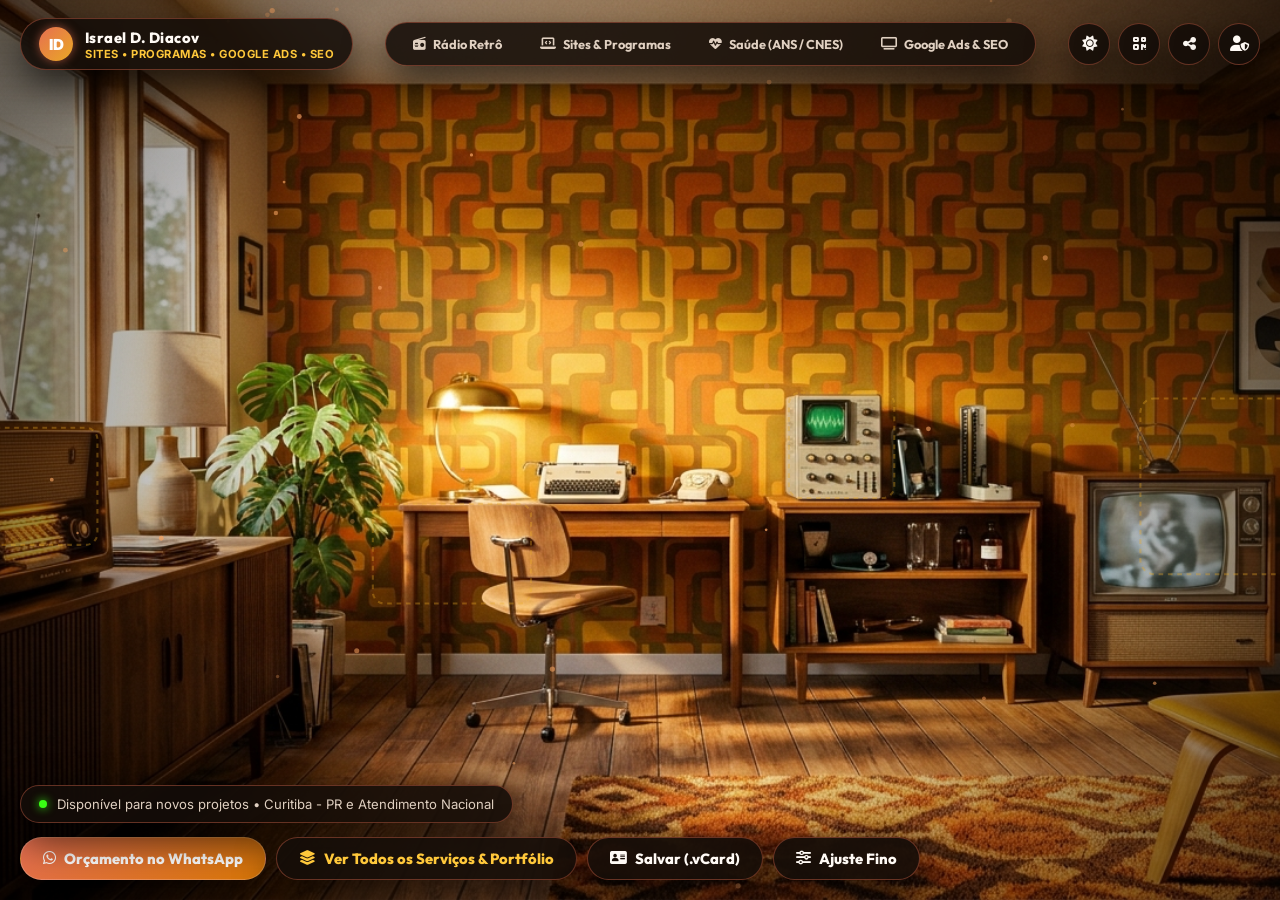
==== commit d9817a75: "Calibracao milimetrica dos efeitos visuais (raio da antena, ECG, foco da lampada, molduras) e inclus" ====
--- a/index.html
+++ b/index.html
@@ -39,22 +39,22 @@
        ==================================================================== -->
   <div class="viewport-stage" id="viewportStage">
 
-    <!-- Camada de Contornos Vetoriais dos Objetos (SVG 1:1 com a Imagem) -->
+    <!-- Camada de Contornos Vetoriais dos Objetos (SVG 1:1 com a Imagem 1376x768) -->
     <svg class="scene-svg-overlay" id="sceneSvg" viewBox="0 0 1376 768" preserveAspectRatio="xMidYMid slice" xmlns="http://www.w3.org/2000/svg">
       
-      <!-- 1. Contorno: Rádio Antigo na Mesinha Retrô (Comunicação & Mensageria) -->
+      <!-- 1. Contorno: Rádio Antigo na Mesinha Retrô -->
       <g class="object-group" id="groupRadio" data-key="radio" tabindex="0" role="button" aria-label="Rádio Antigo: Comunicação e WhatsApp" onclick="selectObject('radio')">
-        <rect class="object-contour" x="110" y="380" width="160" height="110" rx="14" />
-        <g class="object-label-group" transform="translate(190, 355)">
+        <rect class="object-contour" id="contourRadio" x="120" y="365" width="105" height="100" rx="10" />
+        <g class="object-label-group" id="labelRadio" transform="translate(172, 345)">
           <rect class="object-label-bg" x="-90" y="-14" width="180" height="28" />
           <text class="object-label-text" y="5">📻 Rádio • Mensageria & Zap</text>
         </g>
       </g>
 
-      <!-- 2. Contorno: Estação Dev / Mesa com Computador (Sites & Programas) -->
+      <!-- 2. Contorno: Máquina de Escrever / Estação Dev -->
       <g class="object-group" id="groupDev" data-key="dev" tabindex="0" role="button" aria-label="Mesa de Trabalho: Sites e Programas" onclick="selectObject('dev')">
-        <rect class="object-contour" x="420" y="380" width="240" height="140" rx="14" />
-        <g class="object-label-group" transform="translate(540, 355)">
+        <rect class="object-contour" id="contourDev" x="460" y="430" width="135" height="85" rx="10" />
+        <g class="object-label-group" id="labelDev" transform="translate(527, 408)">
           <rect class="object-label-bg" x="-95" y="-14" width="190" height="28" />
           <text class="object-label-text" y="5">💻 Estação Dev • Sites & Softwares</text>
         </g>
@@ -62,8 +62,8 @@
 
       <!-- 3. Contorno: Equipamentos Médicos & Monitor (Saúde, ANS & CNES) -->
       <g class="object-group" id="groupMedical" data-key="medical" tabindex="0" role="button" aria-label="Equipamentos Médicos: Soluções em Saúde ANS e CNES" onclick="selectObject('medical')">
-        <rect class="object-contour" x="740" y="330" width="250" height="150" rx="14" />
-        <g class="object-label-group" transform="translate(865, 305)">
+        <rect class="object-contour" id="contourMedical" x="815" y="335" width="90" height="90" rx="10" />
+        <g class="object-label-group" id="labelMedical" transform="translate(860, 312)">
           <rect class="object-label-bg" x="-105" y="-14" width="210" height="28" />
           <text class="object-label-text" y="5">🩺 Saúde • ANS, CNES & CBHPM</text>
         </g>
@@ -71,8 +71,8 @@
 
       <!-- 4. Contorno: TV Retrô na Parede (Google Ads & SEO) -->
       <g class="object-group" id="groupTv" data-key="tv" tabindex="0" role="button" aria-label="TV Retrô: Google Ads e SEO" onclick="selectObject('tv')">
-        <rect class="object-contour" x="1080" y="300" width="200" height="210" rx="14" />
-        <g class="object-label-group" transform="translate(1180, 275)">
+        <rect class="object-contour" id="contourTv" x="1115" y="340" width="150" height="150" rx="12" />
+        <g class="object-label-group" id="labelTv" transform="translate(1190, 315)">
           <rect class="object-label-bg" x="-95" y="-14" width="190" height="28" />
           <text class="object-label-text" y="5">📺 TV 60s • Google Ads & SEO</text>
         </g>
@@ -153,6 +153,9 @@
       <button onclick="downloadVCard()" class="btn-dock btn-dock-vcard" title="Salvar contato na agenda do celular">
         <i class="fas fa-address-card"></i> Salvar (.vCard)
       </button>
+      <button onclick="toggleCalibrator()" class="btn-dock btn-dock-vcard" title="Ajuste fino visual de posições">
+        <i class="fas fa-sliders"></i> Ajuste Fino
+      </button>
     </div>
   </footer>
 
@@ -202,7 +205,52 @@
   </div>
 
   <!-- ====================================================================
-       5. MODAL COMPLETO DE SERVIÇOS & CASES (SEM NOMES PRIVADOS)
+       5. PAINEL DE AJUSTE FINO VISUAL (CALIBRADOR INTERATIVO)
+       ==================================================================== -->
+  <aside class="calibrator-panel" id="calibratorPanel">
+    <div class="calibrator-header">
+      <span><i class="fas fa-sliders me-2"></i> Ajuste Fino de Posições</span>
+      <button class="drawer-close" onclick="toggleCalibrator()" style="font-size: 1.1rem;">&times;</button>
+    </div>
+    <div style="font-size: 0.72rem; color: var(--text-muted);">
+      Ajuste em tempo real no seu monitor e clique em copiar:
+    </div>
+
+    <div class="calibrator-group">
+      <div class="calibrator-row">
+        <label>Antena Y:</label>
+        <input type="range" id="sliderAntennaY" min="280" max="380" value="330" oninput="updateCalibrator()">
+        <span id="valAntennaY">330</span>
+      </div>
+      <div class="calibrator-row">
+        <label>ECG Y:</label>
+        <input type="range" id="sliderEcgY" min="300" max="420" value="362" oninput="updateCalibrator()">
+        <span id="valEcgY">362</span>
+      </div>
+      <div class="calibrator-row">
+        <label>Lâmpada X:</label>
+        <input type="range" id="sliderLampX" min="450" max="600" value="525" oninput="updateCalibrator()">
+        <span id="valLampX">525</span>
+      </div>
+      <div class="calibrator-row">
+        <label>Lâmpada Y:</label>
+        <input type="range" id="sliderLampY" min="300" max="420" value="350" oninput="updateCalibrator()">
+        <span id="valLampY">350</span>
+      </div>
+    </div>
+
+    <div style="display: flex; gap: 6px; margin-top: 6px;">
+      <button onclick="copyCalibratorValues()" class="btn-dock btn-dock-whatsapp btn-sm" style="flex: 1; font-size: 0.76rem; justify-content: center;">
+        <i class="fas fa-copy"></i> Copiar Valores
+      </button>
+      <button onclick="resetCalibratorValues()" class="btn-dock btn-dock-vcard btn-sm" style="font-size: 0.76rem;">
+        Padrão
+      </button>
+    </div>
+  </aside>
+
+  <!-- ====================================================================
+       6. MODAL COMPLETO DE SERVIÇOS & CASES (SEM NOMES PRIVADOS)
        ==================================================================== -->
   <div class="portfolio-modal-overlay" id="portfolioModal" role="dialog" aria-modal="true">
     <div class="portfolio-modal-content">
--- a/css/style.css
+++ b/css/style.css
@@ -1,7 +1,7 @@
 /* ==========================================================================
    ISRAEL D. DIACOV - EXPERIÊNCIA IMERSIVA RETRÔ ANOS 60 FULLSCREEN
    - Fundo 100% da janela do navegador (100vw / 100vh)
-   - Contornos vetoriais destacados sobre os objetos (hover sutil e elegante)
+   - Contornos vetoriais destacados sobre os objetos (hover sutil e alinhado)
    - Efeitos especiais dinâmicos (Raios no Rádio, ECG nos Aparelhos Médicos, TV, Partículas)
    - Modal Centralizado Perfeitamente no Esquadro com Conteúdo Rico
    - Foco comercial: Sites, Programas, Google Ads, SEO e Sistemas Médicos (ANS, CNES, CBHPM)
@@ -136,7 +136,7 @@
 }
 
 /* ==========================================================================
-   CONTORNOS VETORIAIS DOS OBJETOS (LIMPOS EM REPOUSO, BRILHAM NO HOVER/TOQUE)
+   CONTORNOS VETORIAIS DOS OBJETOS (ALINHADOS E DISCRETOS EM REPOUSO)
    ========================================================================== */
 .object-group {
   pointer-events: all;
@@ -144,12 +144,12 @@
   outline: none;
 }
 
-/* Contorno sutil em repouso */
+/* Contorno sutil e suave em repouso */
 .object-contour {
-  fill: rgba(233, 168, 37, 0.01);
-  stroke: rgba(233, 168, 37, 0.28);
+  fill: rgba(233, 168, 37, 0.02);
+  stroke: rgba(233, 168, 37, 0.35);
   stroke-width: 1.8px;
-  stroke-dasharray: 6 6;
+  stroke-dasharray: 4 4;
   transition: all var(--transition-fast);
 }
 
@@ -157,37 +157,37 @@
 .object-group:hover .object-contour,
 .object-group.active .object-contour,
 .object-group:focus .object-contour {
-  fill: rgba(233, 168, 37, 0.18);
+  fill: rgba(233, 168, 37, 0.22);
   stroke: var(--warm-mustard-bright);
-  stroke-width: 3.5px;
+  stroke-width: 3px;
   stroke-dasharray: none;
-  filter: drop-shadow(0 0 14px var(--warm-mustard)) drop-shadow(0 0 24px var(--warm-terracotta));
+  filter: drop-shadow(0 0 12px var(--warm-mustard)) drop-shadow(0 0 20px var(--warm-terracotta));
 }
 
 #groupRadio:hover .object-contour,
 #groupRadio.active .object-contour {
   stroke: #ffda6a;
-  filter: drop-shadow(0 0 16px #ffc83b) drop-shadow(0 0 25px #00f0ff);
+  filter: drop-shadow(0 0 14px #ffc83b) drop-shadow(0 0 22px #00f0ff);
 }
 
 #groupMedical:hover .object-contour,
 #groupMedical.active .object-contour {
   stroke: var(--retro-neon-green);
-  fill: rgba(57, 255, 20, 0.15);
-  filter: drop-shadow(0 0 16px var(--retro-neon-green));
+  fill: rgba(57, 255, 20, 0.18);
+  filter: drop-shadow(0 0 14px var(--retro-neon-green));
 }
 
 #groupTv:hover .object-contour,
 #groupTv.active .object-contour {
   stroke: var(--warm-orange);
-  filter: drop-shadow(0 0 16px var(--warm-orange)) drop-shadow(0 0 25px var(--warm-terracotta));
+  filter: drop-shadow(0 0 14px var(--warm-orange)) drop-shadow(0 0 22px var(--warm-terracotta));
 }
 
 #groupDev:hover .object-contour,
 #groupDev.active .object-contour {
   stroke: #00f0ff;
-  fill: rgba(0, 240, 255, 0.15);
-  filter: drop-shadow(0 0 16px #00f0ff);
+  fill: rgba(0, 240, 255, 0.18);
+  filter: drop-shadow(0 0 14px #00f0ff);
 }
 
 /* Rótulo Flutuante Estilizado que surge ao passar o mouse */
@@ -674,7 +674,70 @@
 }
 
 /* ==========================================================================
-   MODAL COMPLETO DE SERVIÇOS & PORTFÓLIO (SLIDE-OVER / OVERLAY)
+   PAINEL DE AJUSTE FINO VISUAL (CALIBRADOR INTERATIVO)
+   ========================================================================== */
+.calibrator-panel {
+  position: fixed;
+  bottom: 80px;
+  left: 20px;
+  background: rgba(18, 11, 7, 0.95);
+  border: 2px solid var(--warm-mustard);
+  border-radius: var(--radius-md);
+  padding: 16px;
+  z-index: 400;
+  max-width: 360px;
+  width: 90vw;
+  box-shadow: var(--shadow-hud);
+  display: none;
+  flex-direction: column;
+  gap: 10px;
+  font-size: 0.8rem;
+  animation: modalPopIn 0.2s ease-out;
+}
+
+.calibrator-panel.active {
+  display: flex;
+}
+
+.calibrator-header {
+  display: flex;
+  justify-content: space-between;
+  align-items: center;
+  font-weight: 800;
+  color: var(--warm-mustard-bright);
+}
+
+.calibrator-group {
+  display: flex;
+  flex-direction: column;
+  gap: 4px;
+}
+
+.calibrator-row {
+  display: flex;
+  align-items: center;
+  gap: 8px;
+}
+
+.calibrator-row label {
+  width: 75px;
+  font-weight: 700;
+  color: var(--warm-orange);
+}
+
+.calibrator-row input[type="range"] {
+  flex: 1;
+}
+
+.calibrator-row span {
+  width: 40px;
+  text-align: right;
+  font-family: var(--font-mono);
+  color: var(--text-main);
+}
+
+/* ==========================================================================
+   MODAL COMPLETO DE SERVIÇOS & PORTFÓLIO
    ========================================================================== */
 .portfolio-modal-overlay {
   position: fixed;
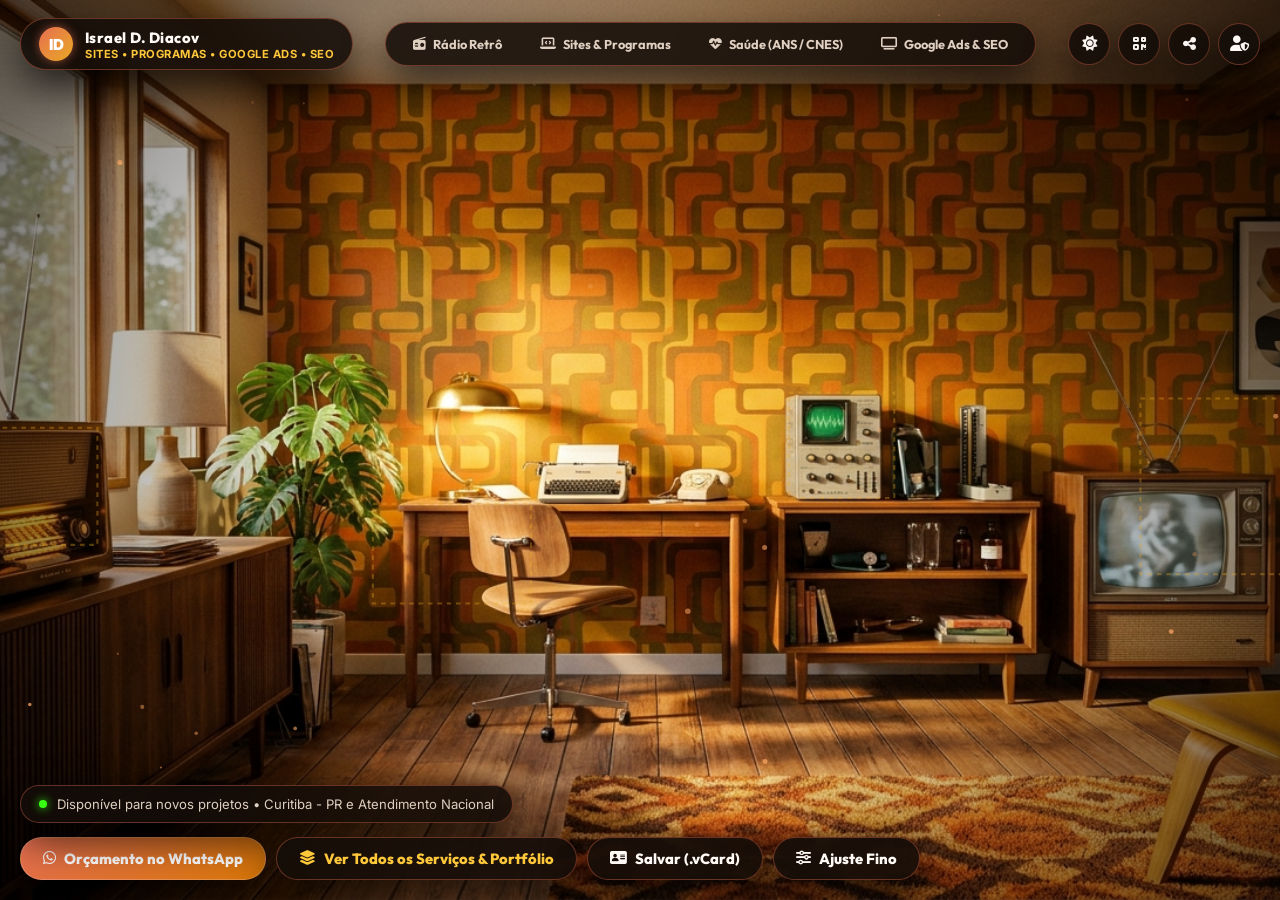
==== commit b50c0730: "Calibrador completo: controle dos 4 cantos livres para todas as molduras, X e Y para todos os efeito" ====
--- a/index.html
+++ b/index.html
@@ -42,39 +42,69 @@
     <!-- Camada de Contornos Vetoriais dos Objetos (SVG 1:1 com a Imagem 1376x768) -->
     <svg class="scene-svg-overlay" id="sceneSvg" viewBox="0 0 1376 768" preserveAspectRatio="xMidYMid slice" xmlns="http://www.w3.org/2000/svg">
       
-      <!-- 1. Contorno: Rádio Antigo na Mesinha Retrô -->
+      <!-- 1. Contorno: Rádio Antigo na Mesinha Retrô (4 Cantos Ajustáveis) -->
       <g class="object-group" id="groupRadio" data-key="radio" tabindex="0" role="button" aria-label="Rádio Antigo: Comunicação e WhatsApp" onclick="selectObject('radio')">
-        <rect class="object-contour" id="contourRadio" x="120" y="365" width="105" height="100" rx="10" />
+        <polygon class="object-contour" id="contourRadio" points="120,365 225,365 225,465 120,465" />
         <g class="object-label-group" id="labelRadio" transform="translate(172, 345)">
           <rect class="object-label-bg" x="-90" y="-14" width="180" height="28" />
           <text class="object-label-text" y="5">📻 Rádio • Mensageria & Zap</text>
         </g>
       </g>
 
-      <!-- 2. Contorno: Máquina de Escrever / Estação Dev -->
+      <!-- 2. Contorno: Máquina de Escrever / Estação Dev (4 Cantos Ajustáveis) -->
       <g class="object-group" id="groupDev" data-key="dev" tabindex="0" role="button" aria-label="Mesa de Trabalho: Sites e Programas" onclick="selectObject('dev')">
-        <rect class="object-contour" id="contourDev" x="460" y="430" width="135" height="85" rx="10" />
+        <polygon class="object-contour" id="contourDev" points="460,430 595,430 595,515 460,515" />
         <g class="object-label-group" id="labelDev" transform="translate(527, 408)">
           <rect class="object-label-bg" x="-95" y="-14" width="190" height="28" />
           <text class="object-label-text" y="5">💻 Estação Dev • Sites & Softwares</text>
         </g>
       </g>
 
-      <!-- 3. Contorno: Equipamentos Médicos & Monitor (Saúde, ANS & CNES) -->
+      <!-- 3. Contorno: Equipamentos Médicos & Monitor (4 Cantos Ajustáveis) -->
       <g class="object-group" id="groupMedical" data-key="medical" tabindex="0" role="button" aria-label="Equipamentos Médicos: Soluções em Saúde ANS e CNES" onclick="selectObject('medical')">
-        <rect class="object-contour" id="contourMedical" x="815" y="335" width="90" height="90" rx="10" />
+        <polygon class="object-contour" id="contourMedical" points="815,335 905,335 905,425 815,425" />
         <g class="object-label-group" id="labelMedical" transform="translate(860, 312)">
           <rect class="object-label-bg" x="-105" y="-14" width="210" height="28" />
           <text class="object-label-text" y="5">🩺 Saúde • ANS, CNES & CBHPM</text>
         </g>
       </g>
 
-      <!-- 4. Contorno: TV Retrô na Parede (Google Ads & SEO) -->
+      <!-- 4. Contorno: TV Retrô na Parede (4 Cantos Ajustáveis) -->
       <g class="object-group" id="groupTv" data-key="tv" tabindex="0" role="button" aria-label="TV Retrô: Google Ads e SEO" onclick="selectObject('tv')">
-        <rect class="object-contour" id="contourTv" x="1115" y="340" width="150" height="150" rx="12" />
+        <polygon class="object-contour" id="contourTv" points="1115,340 1265,340 1265,490 1115,490" />
         <g class="object-label-group" id="labelTv" transform="translate(1190, 315)">
           <rect class="object-label-bg" x="-95" y="-14" width="190" height="28" />
           <text class="object-label-text" y="5">📺 TV 60s • Google Ads & SEO</text>
+        </g>
+      </g>
+
+      <!-- Alças Visuais Interativas de Calibração (Draggable Handles na Imagem) -->
+      <g id="calibratorHandles" class="calibrator-handles-layer" style="display: none;">
+        <!-- Linhas conectoras guia -->
+        <polyline id="handleGuideLine" points="0,0 0,0 0,0 0,0 0,0" class="handle-guide-line" />
+        
+        <!-- 4 alças de cantos livres -->
+        <g class="handle-item" id="handleTL" data-handle="tl">
+          <circle cx="0" cy="0" r="12" class="handle-circle" />
+          <text x="0" y="3" class="handle-text">TL</text>
+        </g>
+        <g class="handle-item" id="handleTR" data-handle="tr">
+          <circle cx="0" cy="0" r="12" class="handle-circle" />
+          <text x="0" y="3" class="handle-text">TR</text>
+        </g>
+        <g class="handle-item" id="handleBR" data-handle="br">
+          <circle cx="0" cy="0" r="12" class="handle-circle" />
+          <text x="0" y="3" class="handle-text">BR</text>
+        </g>
+        <g class="handle-item" id="handleBL" data-handle="bl">
+          <circle cx="0" cy="0" r="12" class="handle-circle" />
+          <text x="0" y="3" class="handle-text">BL</text>
+        </g>
+
+        <!-- Alça do Ponto de Efeito Especial -->
+        <g class="handle-item handle-effect" id="handleEffect" data-handle="effect">
+          <circle cx="0" cy="0" r="14" class="handle-circle effect-circle" />
+          <text x="0" y="4" class="handle-text">★</text>
         </g>
       </g>
 
@@ -205,46 +235,37 @@
   </div>
 
   <!-- ====================================================================
-       5. PAINEL DE AJUSTE FINO VISUAL (CALIBRADOR INTERATIVO)
+       5. PAINEL DE AJUSTE FINO VISUAL (CALIBRADOR INTERATIVO 4 CANTOS & EFEITOS)
        ==================================================================== -->
   <aside class="calibrator-panel" id="calibratorPanel">
     <div class="calibrator-header">
-      <span><i class="fas fa-sliders me-2"></i> Ajuste Fino de Posições</span>
-      <button class="drawer-close" onclick="toggleCalibrator()" style="font-size: 1.1rem;">&times;</button>
-    </div>
-    <div style="font-size: 0.72rem; color: var(--text-muted);">
-      Ajuste em tempo real no seu monitor e clique em copiar:
-    </div>
-
-    <div class="calibrator-group">
-      <div class="calibrator-row">
-        <label>Antena Y:</label>
-        <input type="range" id="sliderAntennaY" min="280" max="380" value="330" oninput="updateCalibrator()">
-        <span id="valAntennaY">330</span>
-      </div>
-      <div class="calibrator-row">
-        <label>ECG Y:</label>
-        <input type="range" id="sliderEcgY" min="300" max="420" value="362" oninput="updateCalibrator()">
-        <span id="valEcgY">362</span>
-      </div>
-      <div class="calibrator-row">
-        <label>Lâmpada X:</label>
-        <input type="range" id="sliderLampX" min="450" max="600" value="525" oninput="updateCalibrator()">
-        <span id="valLampX">525</span>
-      </div>
-      <div class="calibrator-row">
-        <label>Lâmpada Y:</label>
-        <input type="range" id="sliderLampY" min="300" max="420" value="350" oninput="updateCalibrator()">
-        <span id="valLampY">350</span>
-      </div>
-    </div>
-
-    <div style="display: flex; gap: 6px; margin-top: 6px;">
-      <button onclick="copyCalibratorValues()" class="btn-dock btn-dock-whatsapp btn-sm" style="flex: 1; font-size: 0.76rem; justify-content: center;">
-        <i class="fas fa-copy"></i> Copiar Valores
-      </button>
-      <button onclick="resetCalibratorValues()" class="btn-dock btn-dock-vcard btn-sm" style="font-size: 0.76rem;">
-        Padrão
+      <span><i class="fas fa-sliders me-2"></i> Calibrador 4 Cantos & Efeitos</span>
+      <button class="drawer-close" onclick="toggleCalibrator()" style="font-size: 1.1rem;" aria-label="Fechar Calibrador">&times;</button>
+    </div>
+    
+    <div class="calibrator-hint">
+      Arraste as alças (<strong>TL, TR, BR, BL, ★</strong>) na tela ou use os controles numéricos abaixo:
+    </div>
+
+    <!-- Seletor de Objetos da Sala -->
+    <div class="calibrator-tabs">
+      <button class="cal-tab active" data-tab="radio" onclick="setCalibratorObject('radio')">📻 Rádio</button>
+      <button class="cal-tab" data-tab="dev" onclick="setCalibratorObject('dev')">💻 Mesa/Dev</button>
+      <button class="cal-tab" data-tab="medical" onclick="setCalibratorObject('medical')">🩺 Saúde</button>
+      <button class="cal-tab" data-tab="tv" onclick="setCalibratorObject('tv')">📺 TV Retrô</button>
+    </div>
+
+    <!-- Controles Dinâmicos: Ponto de Efeito e os 4 Cantos -->
+    <div class="calibrator-content" id="calibratorContent">
+      <!-- Injetado dinamicamente via JS -->
+    </div>
+
+    <div class="calibrator-actions">
+      <button onclick="copyFullCalibrationJSON()" class="btn-dock btn-dock-whatsapp btn-sm" style="flex: 1; font-size: 0.78rem; justify-content: center;">
+        <i class="fas fa-copy"></i> Copiar Tudo (JSON)
+      </button>
+      <button onclick="resetCalibrationToDefault()" class="btn-dock btn-dock-vcard btn-sm" style="font-size: 0.78rem;" title="Restaurar valores padrão">
+        <i class="fas fa-rotate-left"></i> Padrão
       </button>
     </div>
   </aside>
--- a/css/style.css
+++ b/css/style.css
@@ -674,25 +674,92 @@
 }
 
 /* ==========================================================================
-   PAINEL DE AJUSTE FINO VISUAL (CALIBRADOR INTERATIVO)
+   ALÇAS INTERATIVAS DO CALIBRADOR NO SVG (DRAGGABLE HANDLES)
+   ========================================================================== */
+.calibrator-handles-layer {
+  pointer-events: all;
+  z-index: 50;
+}
+
+.handle-guide-line {
+  fill: none;
+  stroke: rgba(233, 168, 37, 0.5);
+  stroke-width: 1.5px;
+  stroke-dasharray: 4 3;
+}
+
+.handle-item {
+  cursor: grab;
+  user-select: none;
+  -webkit-user-select: none;
+  transition: transform 0.1s ease;
+}
+
+.handle-item:active {
+  cursor: grabbing;
+}
+
+.handle-circle {
+  fill: #ffda6a;
+  stroke: #ffffff;
+  stroke-width: 2px;
+  filter: drop-shadow(0 0 5px rgba(0, 0, 0, 0.9)) drop-shadow(0 0 10px #ffc83b);
+  transition: r 0.15s ease, fill 0.15s ease;
+}
+
+.handle-item:hover .handle-circle,
+.handle-item:active .handle-circle {
+  r: 15;
+  fill: #fff1a8;
+}
+
+.handle-item.handle-effect .handle-circle {
+  fill: #00f0ff;
+  stroke: #ffffff;
+  stroke-width: 2.5px;
+  filter: drop-shadow(0 0 6px rgba(0, 0, 0, 0.9)) drop-shadow(0 0 14px #00f0ff);
+}
+
+.handle-item.handle-effect:hover .handle-circle,
+.handle-item.handle-effect:active .handle-circle {
+  r: 17;
+  fill: #bbf7ff;
+}
+
+.handle-text {
+  fill: #140d0a;
+  font-family: var(--font-mono);
+  font-size: 8.5px;
+  font-weight: 900;
+  text-anchor: middle;
+  dominant-baseline: central;
+  pointer-events: none;
+}
+
+/* ==========================================================================
+   PAINEL DE AJUSTE FINO VISUAL (CALIBRADOR INTERATIVO 4 CANTOS & EFEITOS)
    ========================================================================== */
 .calibrator-panel {
   position: fixed;
   bottom: 80px;
-  left: 20px;
+  right: 20px;
   background: rgba(18, 11, 7, 0.95);
+  backdrop-filter: blur(20px);
+  -webkit-backdrop-filter: blur(20px);
   border: 2px solid var(--warm-mustard);
   border-radius: var(--radius-md);
   padding: 16px;
   z-index: 400;
-  max-width: 360px;
-  width: 90vw;
-  box-shadow: var(--shadow-hud);
+  max-width: 440px;
+  width: 94vw;
+  max-height: 82vh;
+  box-shadow: 0 12px 40px rgba(0, 0, 0, 0.8), 0 0 24px rgba(233, 168, 37, 0.35);
   display: none;
   flex-direction: column;
   gap: 10px;
   font-size: 0.8rem;
   animation: modalPopIn 0.2s ease-out;
+  overflow-y: auto;
 }
 
 .calibrator-panel.active {
@@ -707,33 +774,116 @@
   color: var(--warm-mustard-bright);
 }
 
-.calibrator-group {
-  display: flex;
-  flex-direction: column;
+.calibrator-hint {
+  font-size: 0.72rem;
+  color: var(--text-muted);
+  line-height: 1.45;
+}
+
+.calibrator-tabs {
+  display: flex;
   gap: 4px;
-}
-
-.calibrator-row {
-  display: flex;
-  align-items: center;
+  background: rgba(0, 0, 0, 0.4);
+  padding: 4px;
+  border-radius: var(--radius-sm);
+  border: 1px solid var(--hud-border);
+  overflow-x: auto;
+}
+
+.cal-tab {
+  flex: 1;
+  min-width: 70px;
+  padding: 6px 8px;
+  background: transparent;
+  border: 1px solid transparent;
+  border-radius: 4px;
+  color: var(--text-muted);
+  font-family: var(--font-heading);
+  font-size: 0.74rem;
+  font-weight: 700;
+  cursor: pointer;
+  white-space: nowrap;
+  transition: all var(--transition-fast);
+  text-align: center;
+}
+
+.cal-tab.active,
+.cal-tab:hover {
+  background: rgba(233, 168, 37, 0.25);
+  border-color: var(--warm-mustard);
+  color: var(--warm-mustard-bright);
+}
+
+.cal-section-title {
+  font-size: 0.72rem;
+  font-weight: 800;
+  color: var(--warm-mustard-bright);
+  text-transform: uppercase;
+  letter-spacing: 0.5px;
+  margin-top: 6px;
+  margin-bottom: 4px;
+  display: flex;
+  align-items: center;
+  gap: 6px;
+}
+
+.cal-corner-grid {
+  display: grid;
+  grid-template-columns: repeat(2, 1fr);
   gap: 8px;
 }
 
-.calibrator-row label {
-  width: 75px;
+.cal-corner-box {
+  background: rgba(255, 255, 255, 0.03);
+  border: 1px solid rgba(255, 255, 255, 0.08);
+  border-radius: 6px;
+  padding: 8px;
+}
+
+.cal-corner-title {
+  font-weight: 800;
+  font-size: 0.7rem;
+  color: var(--warm-orange);
+  margin-bottom: 6px;
+}
+
+.cal-input-row {
+  display: flex;
+  align-items: center;
+  gap: 6px;
+  margin-bottom: 4px;
+}
+
+.cal-input-row label {
+  width: 14px;
+  font-family: var(--font-mono);
   font-weight: 700;
-  color: var(--warm-orange);
-}
-
-.calibrator-row input[type="range"] {
+  color: var(--text-muted);
+  font-size: 0.72rem;
+}
+
+.cal-input-row input[type="range"] {
   flex: 1;
-}
-
-.calibrator-row span {
-  width: 40px;
+  accent-color: var(--warm-mustard);
+  cursor: pointer;
+}
+
+.cal-input-row input[type="number"] {
+  width: 54px;
+  padding: 3px 5px;
+  background: rgba(0, 0, 0, 0.5);
+  border: 1px solid var(--hud-border);
+  color: var(--text-main);
+  border-radius: 4px;
+  font-family: var(--font-mono);
+  font-size: 0.72rem;
   text-align: right;
-  font-family: var(--font-mono);
-  color: var(--text-main);
+}
+
+.calibrator-actions {
+  display: flex;
+  gap: 8px;
+  margin-top: 6px;
 }
 
 /* ==========================================================================
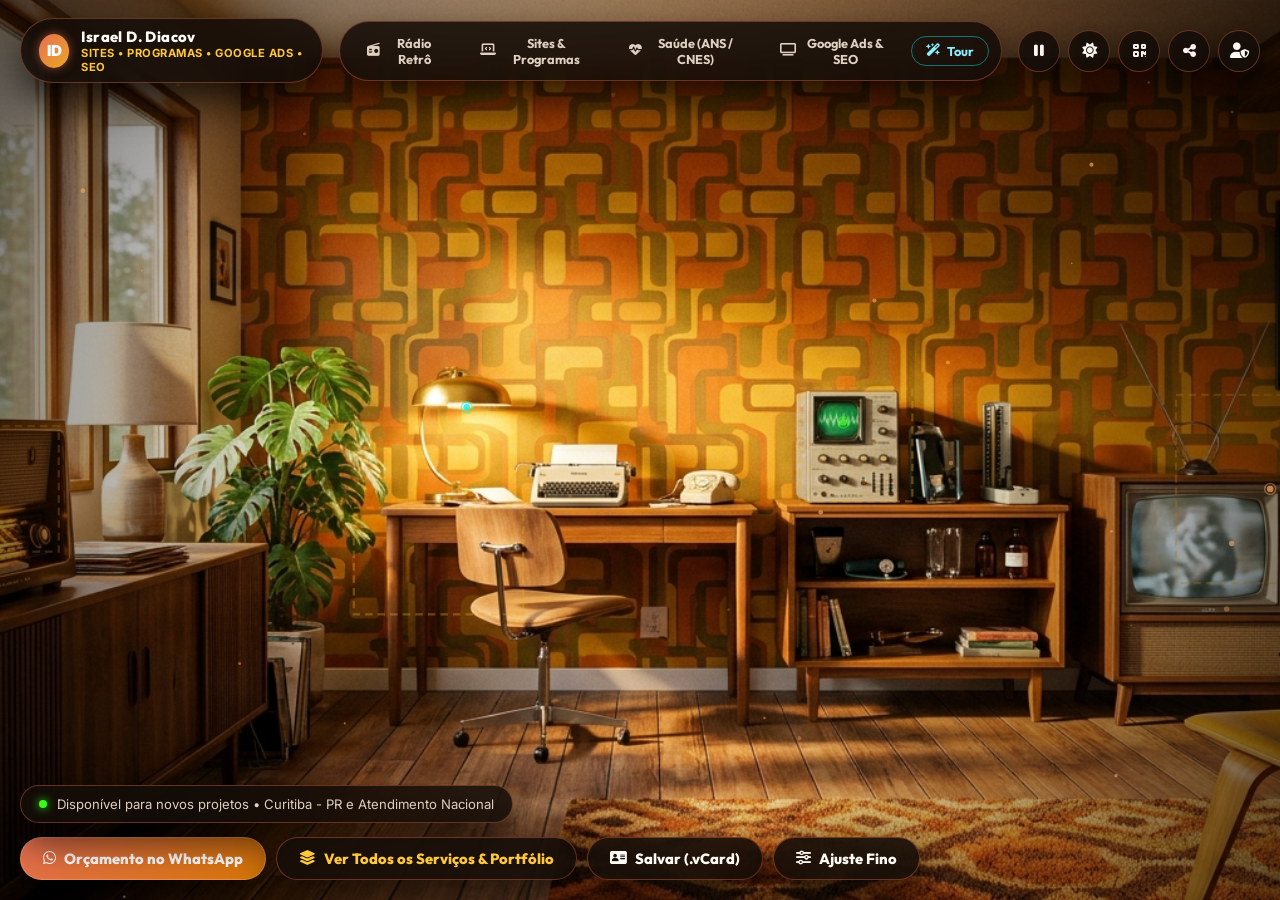
==== commit c8b72b59: "Novos efeitos imersivos: parallax 3D sincronizado, holofote no cursor, sinais nos hotspots, ondas/to" ====
--- a/index.html
+++ b/index.html
@@ -39,8 +39,12 @@
        ==================================================================== -->
   <div class="viewport-stage" id="viewportStage">
 
-    <!-- Camada de Contornos Vetoriais dos Objetos (SVG 1:1 com a Imagem 1376x768) -->
-    <svg class="scene-svg-overlay" id="sceneSvg" viewBox="0 0 1376 768" preserveAspectRatio="xMidYMid slice" xmlns="http://www.w3.org/2000/svg">
+    <!-- Palco com Parallax 3D Suave (Fundo + SVG em sincronia 1:1) -->
+    <div class="parallax-stage" id="parallaxStage">
+      <div class="parallax-bg" aria-hidden="true"></div>
+
+      <!-- Camada de Contornos Vetoriais dos Objetos (SVG 1:1 com a Imagem 1376x768) -->
+      <svg class="scene-svg-overlay" id="sceneSvg" viewBox="0 0 1376 768" preserveAspectRatio="xMidYMid slice" xmlns="http://www.w3.org/2000/svg">
       
       <!-- 1. Contorno: Rádio Antigo na Mesinha Retrô (4 Cantos Ajustáveis) -->
       <g class="object-group" id="groupRadio" data-key="radio" tabindex="0" role="button" aria-label="Rádio Antigo: Comunicação e WhatsApp" onclick="selectObject('radio')">
@@ -109,8 +113,12 @@
       </g>
 
     </svg>
-
-    <!-- Canvas de Efeitos Especiais (Raios, Faíscas, ECG e Partículas Douradas) -->
+    </div>
+
+    <!-- Holofote Interativo do Cursor -->
+    <div class="cursor-spotlight" id="cursorSpotlight" aria-hidden="true"></div>
+
+    <!-- Canvas de Efeitos Especiais (Raios, Ondas, ECG, Código, CRT & Partículas) -->
     <canvas class="scene-canvas-overlay" id="sceneCanvas"></canvas>
     
     <!-- Vinheta Cinematográfica -->
@@ -145,10 +153,16 @@
       <button class="nav-pill-btn" onclick="selectObject('tv')">
         <i class="fas fa-tv"></i> Google Ads & SEO
       </button>
+      <button class="nav-pill-btn nav-pill-tour" id="tourBtn" onclick="toggleAutoTour()" title="Demonstrar Efeitos Automaticamente">
+        <i class="fas fa-wand-magic-sparkles"></i> Tour
+      </button>
     </nav>
 
     <!-- Ações Rápidas -->
     <div class="hud-actions">
+      <button class="hud-btn" id="effectsToggleBtn" onclick="toggleEffectsPause()" title="Pausar Efeitos Visuais" aria-label="Pausar Efeitos">
+        <i class="fas fa-pause"></i>
+      </button>
       <button class="hud-btn" id="themeToggle" title="Alternar Modo Noturno / Diurno" aria-label="Tema">
         <i class="fas fa-sun"></i>
       </button>
@@ -210,6 +224,9 @@
       <div class="modal-window-body" id="modalBody">
         Descrição completa da solução e serviços.
       </div>
+
+      <!-- Mini Demonstração Visual da Capacidade -->
+      <div class="modal-live-demo" id="modalLiveDemo" aria-hidden="true"></div>
 
       <!-- Lista de Destaques Técnicos & Regulatórios -->
       <ul class="modal-window-highlights" id="modalHighlights">
--- a/css/style.css
+++ b/css/style.css
@@ -93,11 +93,68 @@
   width: 100vw;
   height: 100vh;
   overflow: hidden;
+  background-color: #0d0805;
+  z-index: 1;
+}
+
+/* Palco com Parallax 3D: Fundo + SVG juntos para manter alinhamento 1:1 */
+.parallax-stage {
+  position: absolute;
+  inset: -18px;
+  transform: translate3d(var(--px, 0px), var(--py, 0px), 0) scale(1.03);
+  transition: transform 0.12s cubic-bezier(0.22, 1, 0.36, 1);
+  will-change: transform;
+}
+
+.parallax-bg {
+  position: absolute;
+  inset: 0;
   background-image: url('../assets/retro_room_60s.jpg');
   background-size: cover;
   background-position: center center;
   background-repeat: no-repeat;
-  z-index: 1;
+}
+
+/* Holofote Interativo que acompanha o Cursor */
+.cursor-spotlight {
+  position: fixed;
+  top: 0;
+  left: 0;
+  width: 440px;
+  height: 440px;
+  margin-left: -220px;
+  margin-top: -220px;
+  border-radius: 50%;
+  background: radial-gradient(circle, rgba(255, 200, 59, 0.14) 0%, rgba(231, 111, 81, 0.06) 42%, transparent 70%);
+  transform: translate3d(var(--mx, -600px), var(--my, -600px), 0);
+  pointer-events: none;
+  z-index: 8;
+  mix-blend-mode: screen;
+  will-change: transform;
+  opacity: 0;
+  transition: opacity 0.3s ease;
+}
+
+.cursor-spotlight.visible {
+  opacity: 1;
+}
+
+@media (prefers-reduced-motion: reduce) {
+  .parallax-stage {
+    transform: none !important;
+    transition: none;
+  }
+  .cursor-spotlight {
+    display: none;
+  }
+}
+
+body.effects-paused .parallax-stage {
+  transform: none;
+}
+
+body.effects-paused .cursor-spotlight {
+  opacity: 0;
 }
 
 /* Camada SVG dos Contornos dos Objetos (1:1 com a Imagem) */
@@ -149,8 +206,29 @@
   fill: rgba(233, 168, 37, 0.02);
   stroke: rgba(233, 168, 37, 0.35);
   stroke-width: 1.8px;
-  stroke-dasharray: 4 4;
-  transition: all var(--transition-fast);
+  stroke-dasharray: 6 4;
+  transition: fill var(--transition-fast), stroke var(--transition-fast), stroke-width var(--transition-fast), filter var(--transition-fast);
+}
+
+@media (prefers-reduced-motion: no-preference) {
+  .object-contour {
+    animation: contourBreath 3.6s ease-in-out infinite;
+  }
+}
+
+body.effects-paused .object-contour {
+  animation: none;
+}
+
+@keyframes contourBreath {
+  0%, 100% {
+    stroke-opacity: 0.35;
+    stroke-dashoffset: 0;
+  }
+  50% {
+    stroke-opacity: 0.78;
+    stroke-dashoffset: 10;
+  }
 }
 
 /* Destaque vibrante ao passar o mouse ou focar */
@@ -475,7 +553,7 @@
 }
 
 /* ==========================================================================
-   MODAL DE DETALHES DO OBJETO (PERFEITAMENTE NO ESQUADRO E CENTRALIZADO)
+   MODAL DE DETALHES DO OBJETO (ENTRY/EXIT NATIVO COM @starting-style)
    ========================================================================== */
 .object-modal-backdrop {
   position: fixed;
@@ -488,30 +566,148 @@
   -webkit-backdrop-filter: blur(14px);
   z-index: 200;
   display: none;
+  opacity: 0;
   align-items: center;
   justify-content: center;
   padding: 20px;
+  transition:
+    opacity 0.25s ease-out,
+    display 0.25s ease-out;
+  transition-behavior: allow-discrete;
 }
 
 .object-modal-backdrop.active {
   display: flex;
+  opacity: 1;
+}
+
+@starting-style {
+  .object-modal-backdrop.active {
+    opacity: 0;
+  }
+}
+
+.object-modal-backdrop[data-closing] {
+  opacity: 0;
 }
 
 .object-modal-window {
   background: var(--hud-card-glass);
   border: 2px solid var(--warm-mustard);
   border-radius: var(--radius-lg);
-  max-width: 620px;
+  max-width: 640px;
   width: 100%;
-  padding: 30px;
+  padding: 28px;
   box-shadow: 0 25px 70px rgba(0, 0, 0, 0.9), var(--shadow-mustard);
-  animation: modalPopIn 0.28s cubic-bezier(0.16, 1, 0.3, 1) forwards;
   position: relative;
   display: flex;
   flex-direction: column;
-  gap: 16px;
+  gap: 14px;
   max-height: 90vh;
   overflow-y: auto;
+  opacity: 1;
+  scale: 1;
+  translate: 0 0;
+  transition:
+    opacity 0.28s cubic-bezier(0.16, 1, 0.3, 1),
+    scale 0.28s cubic-bezier(0.16, 1, 0.3, 1),
+    translate 0.28s cubic-bezier(0.16, 1, 0.3, 1);
+}
+
+@starting-style {
+  .object-modal-backdrop.active .object-modal-window {
+    opacity: 0;
+    scale: 0.94;
+    translate: 0 18px;
+  }
+}
+
+.object-modal-backdrop[data-closing] .object-modal-window {
+  opacity: 0;
+  scale: 0.94;
+  translate: 0 14px;
+}
+
+@media (prefers-reduced-motion: reduce) {
+  .object-modal-window {
+    scale: none;
+    translate: none;
+    transition-duration: 0.1s;
+  }
+  @starting-style {
+    .object-modal-backdrop.active .object-modal-window {
+      scale: none;
+      translate: none;
+    }
+  }
+  .object-modal-backdrop[data-closing] .object-modal-window {
+    scale: none;
+    translate: none;
+  }
+}
+
+/* Mini Demonstração Visual da Capacidade dentro do Modal */
+.modal-live-demo {
+  background: rgba(10, 6, 4, 0.72);
+  border: 1px solid rgba(233, 168, 37, 0.35);
+  border-radius: var(--radius-md);
+  padding: 12px 14px;
+  font-family: var(--font-mono);
+  font-size: 0.78rem;
+  color: var(--text-main);
+  display: flex;
+  flex-direction: column;
+  gap: 8px;
+}
+
+.demo-header-bar {
+  display: flex;
+  justify-content: space-between;
+  align-items: center;
+  font-size: 0.7rem;
+  color: var(--warm-orange);
+  text-transform: uppercase;
+  letter-spacing: 0.6px;
+}
+
+.demo-status-pill {
+  display: inline-flex;
+  align-items: center;
+  gap: 6px;
+  padding: 2px 8px;
+  border-radius: var(--radius-full);
+  background: rgba(57, 255, 20, 0.14);
+  color: var(--retro-neon-green);
+  border: 1px solid rgba(57, 255, 20, 0.35);
+  font-weight: 700;
+}
+
+.demo-bars {
+  display: flex;
+  align-items: flex-end;
+  gap: 6px;
+  height: 34px;
+  padding-top: 4px;
+}
+
+.demo-bar {
+  flex: 1;
+  border-radius: 3px 3px 0 0;
+  background: linear-gradient(180deg, var(--warm-mustard-bright), var(--warm-terracotta));
+  transition: height 0.5s ease;
+}
+
+.nav-pill-tour {
+  border-color: rgba(0, 240, 255, 0.45);
+  color: #8ceeff;
+}
+
+.nav-pill-tour.active,
+.nav-pill-tour:hover {
+  background: rgba(0, 240, 255, 0.18);
+  border-color: var(--retro-cyan);
+  color: #ffffff;
+  box-shadow: 0 0 14px rgba(0, 240, 255, 0.4);
 }
 
 @keyframes modalPopIn {
